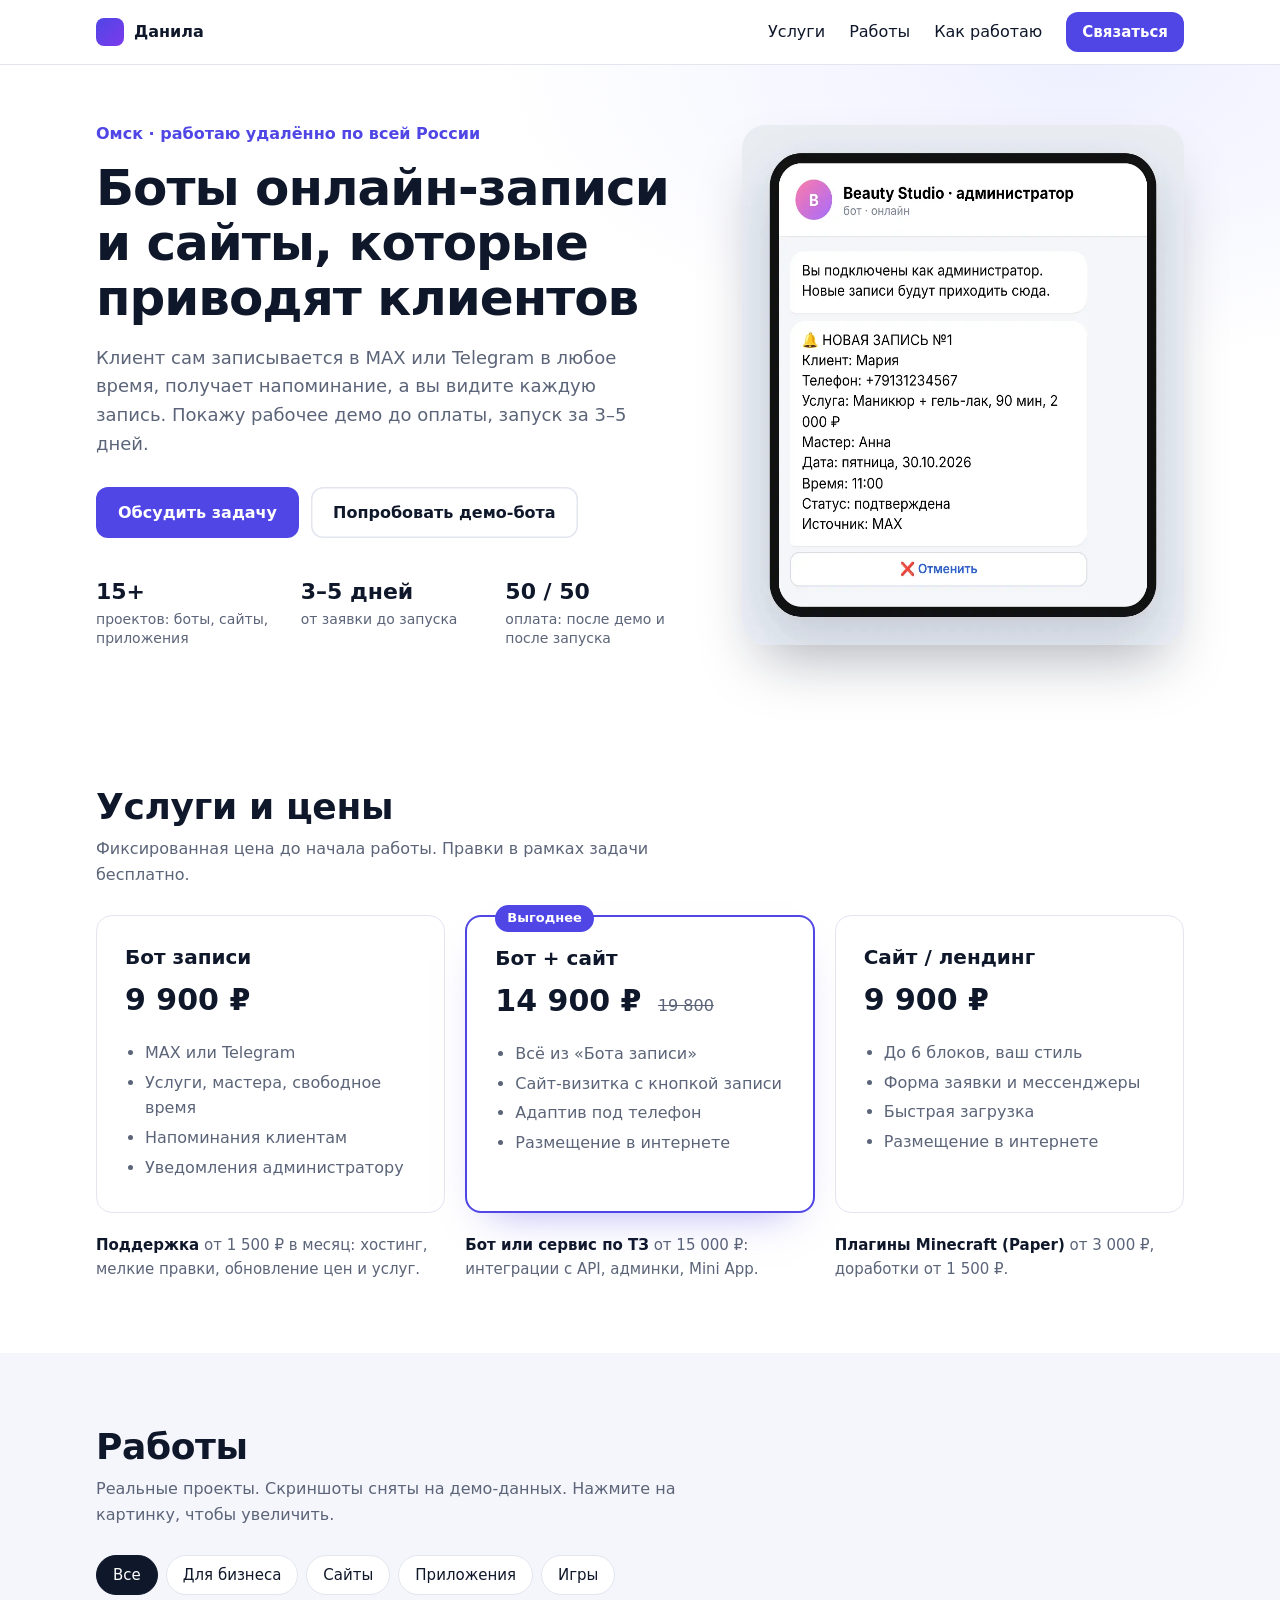
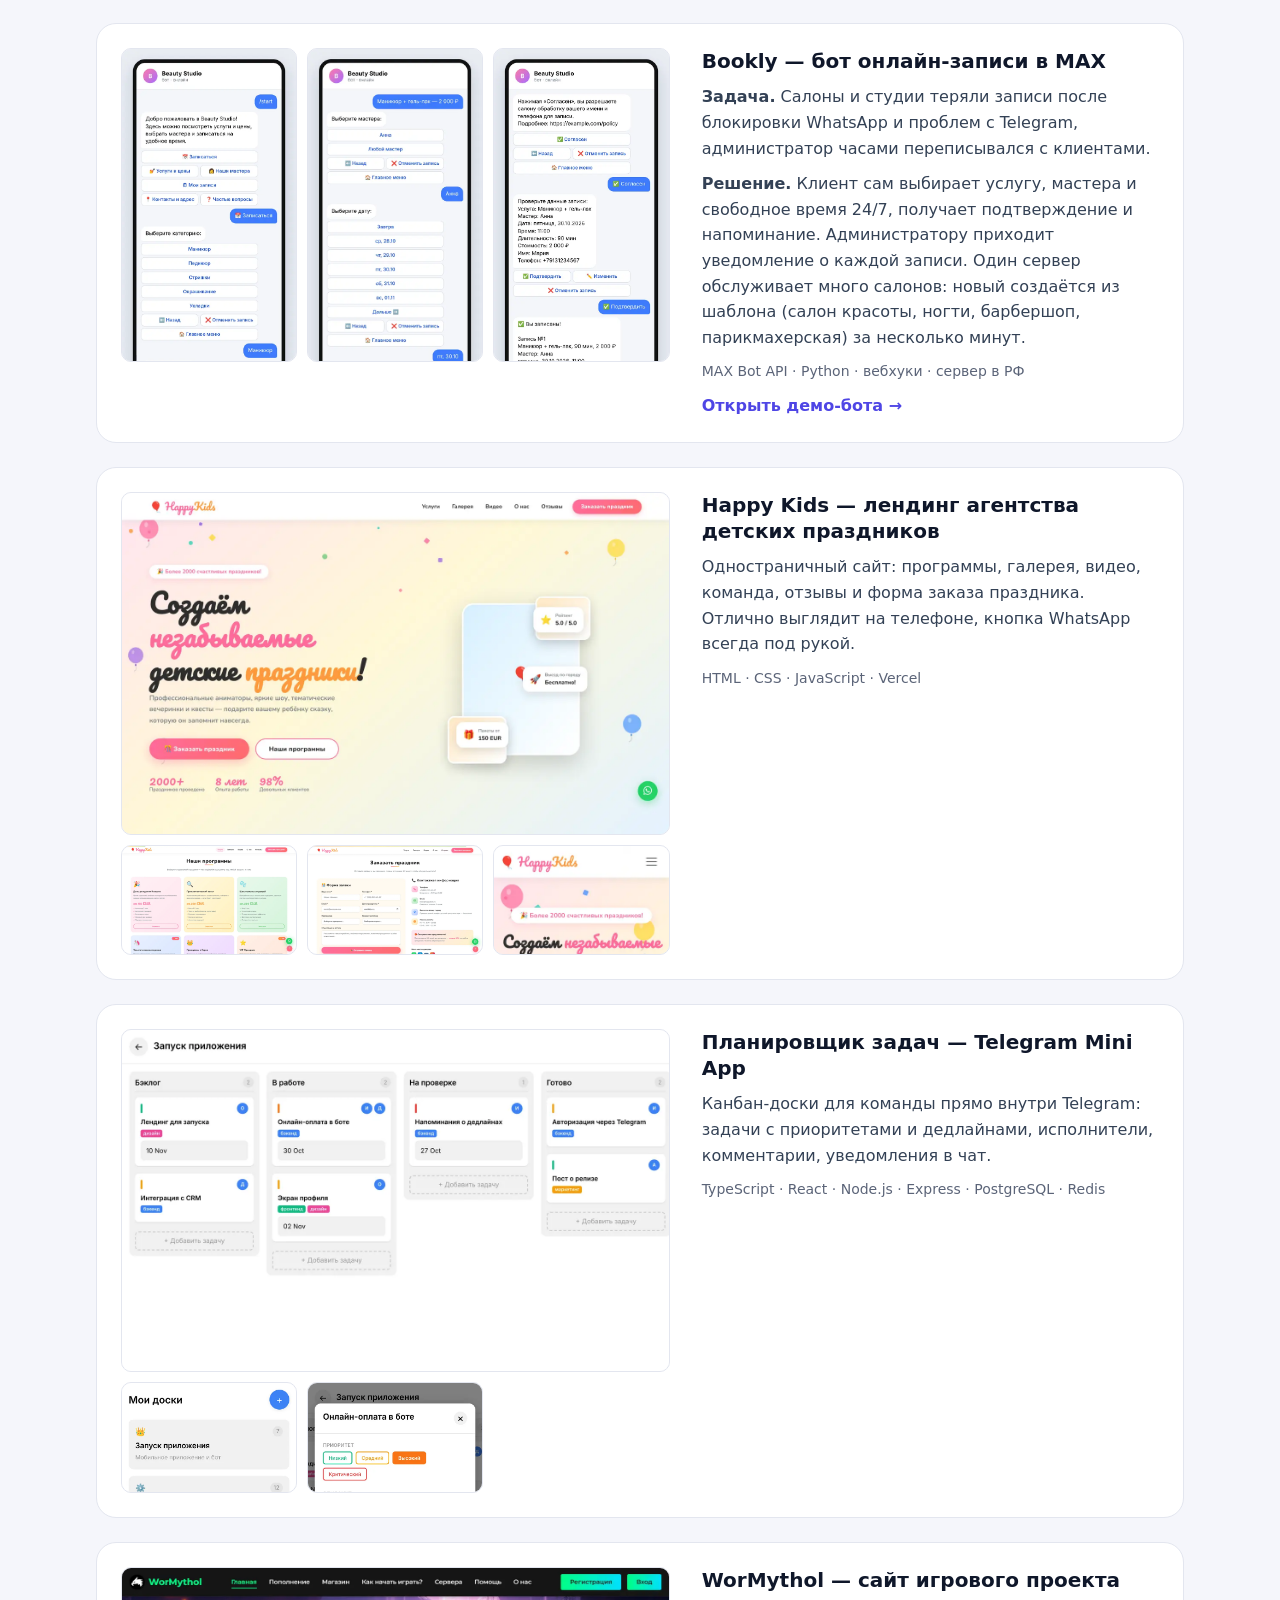
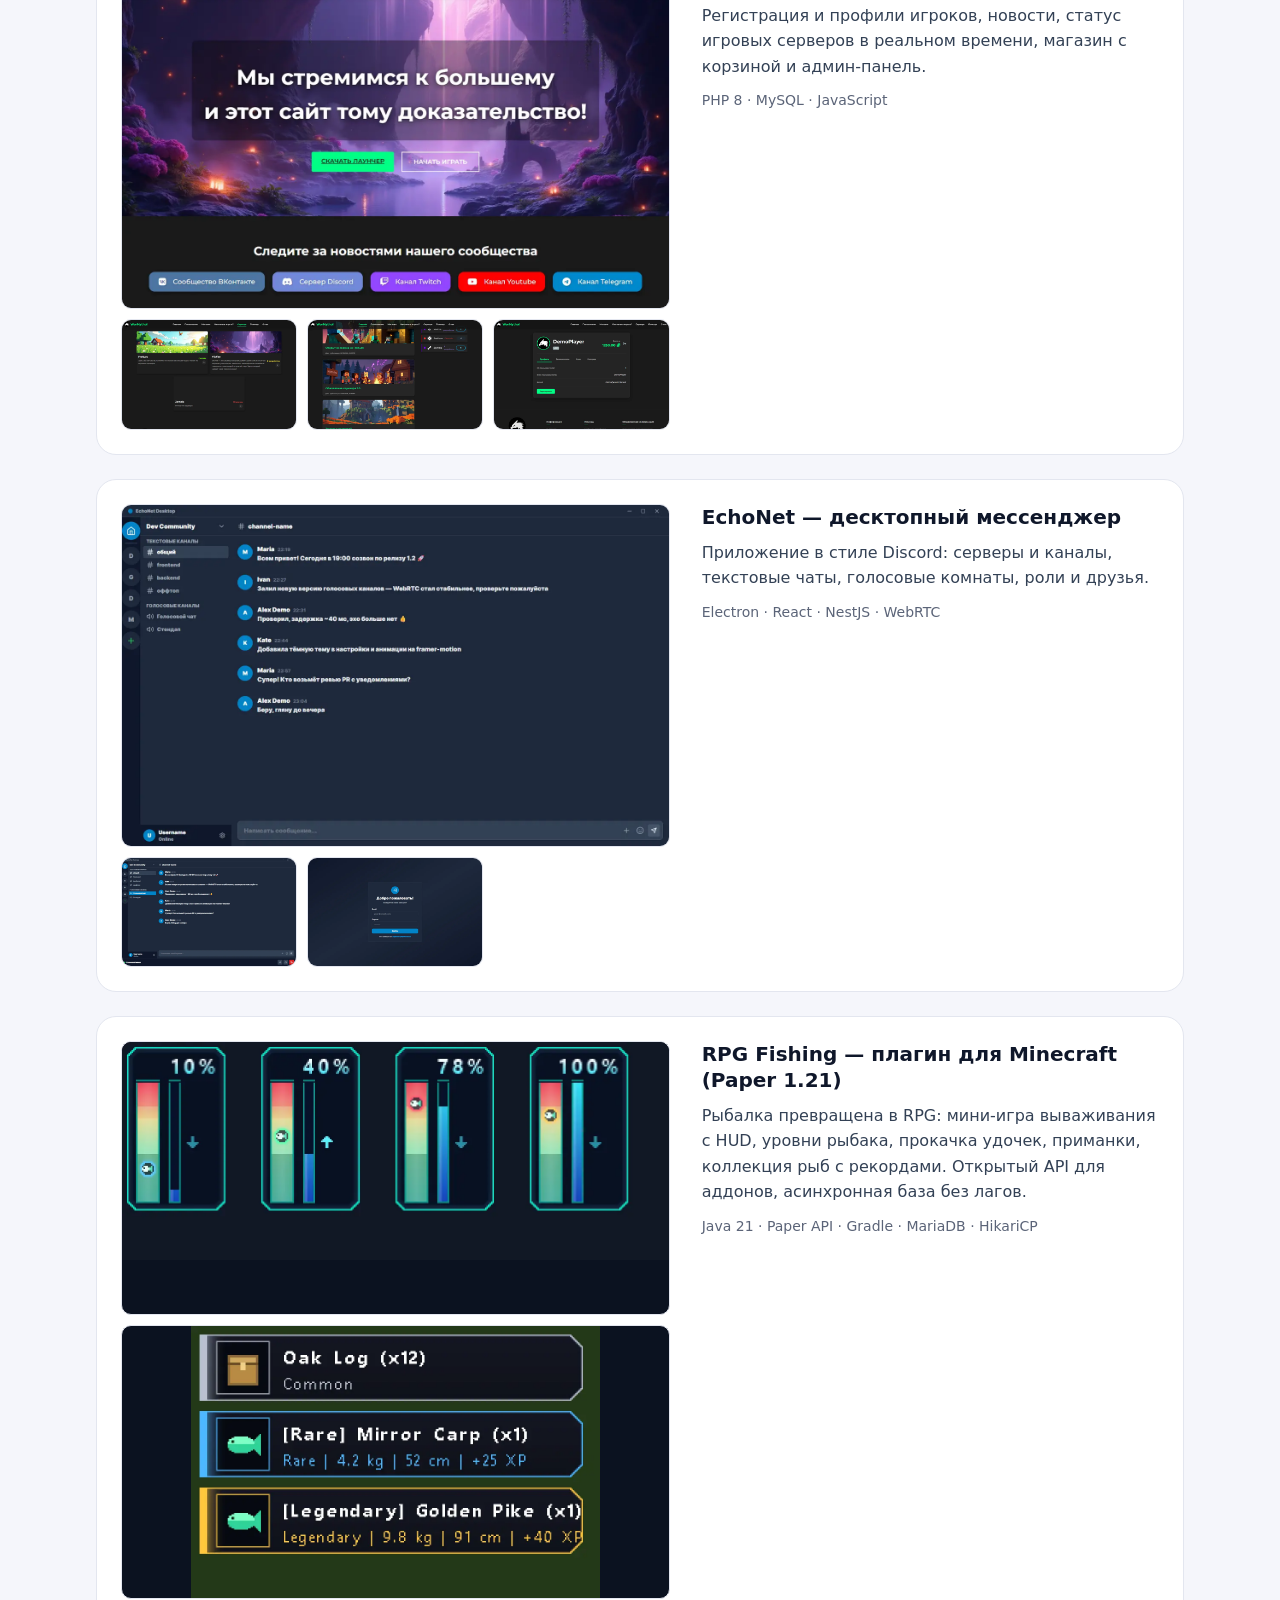
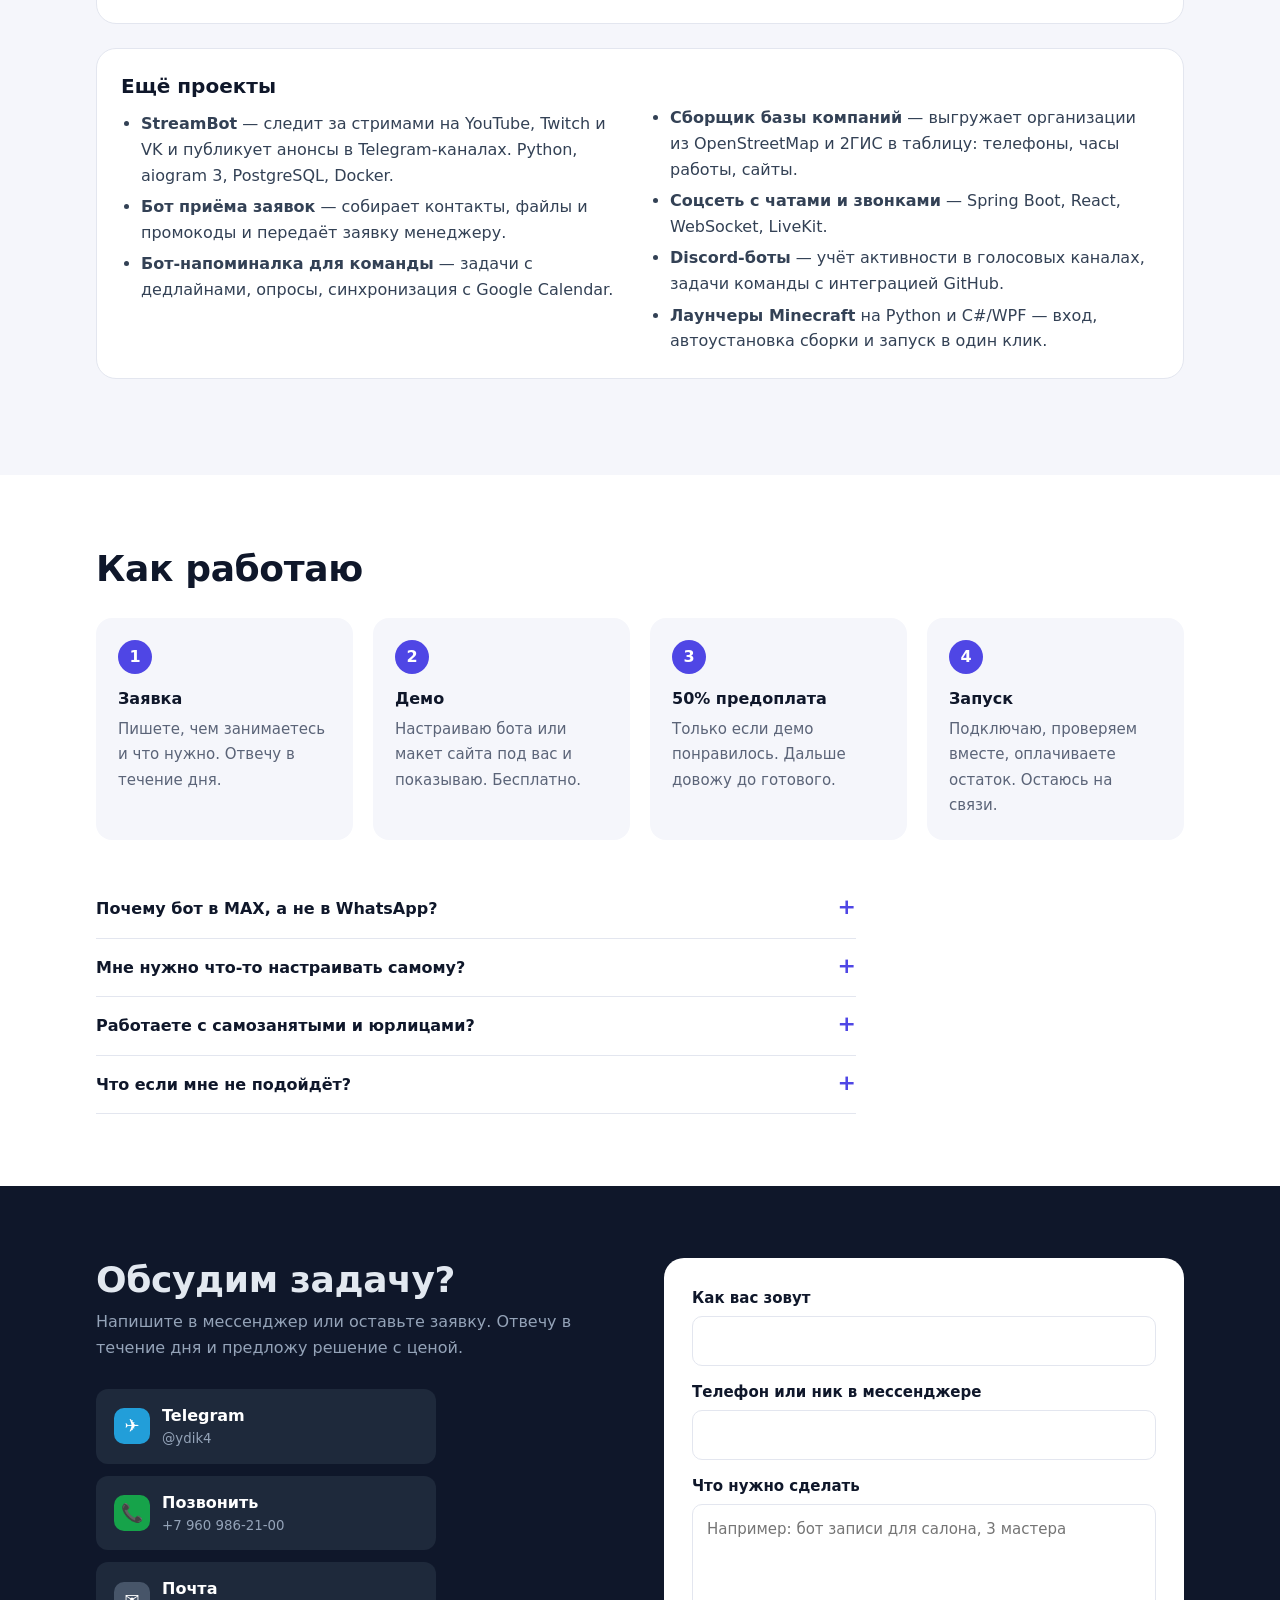
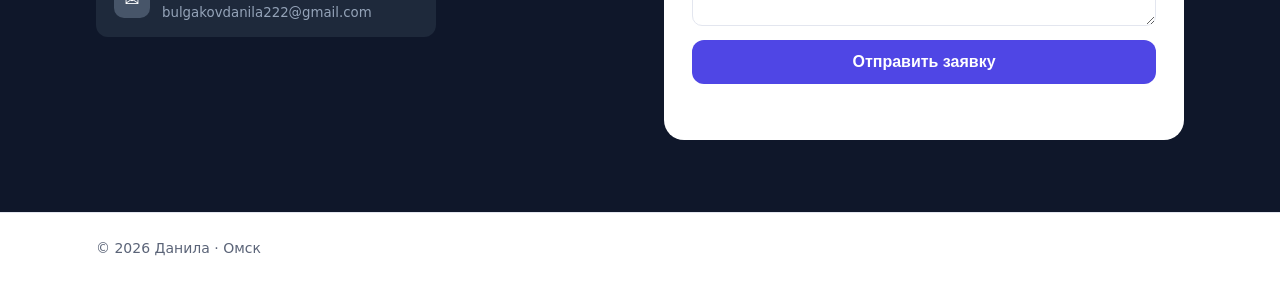
==== index.html @ 6a5cefda "Сайт-портфолио: боты записи и сайты Co-Authored-By: Claude Opus 5.5 (1M context) <noreply@anthropic." ====
<!doctype html>
<html lang="ru">
<head>
<meta charset="utf-8">
<meta name="viewport" content="width=device-width, initial-scale=1">
<title>Боты записи и сайты для бизнеса — Омск</title>
<meta name="description" content="Делаю ботов онлайн-записи в MAX и Telegram, сайты-визитки и лендинги, плагины для Minecraft. Демо до оплаты, запуск за 3–5 дней. Омск и удалённо.">
<meta property="og:title" content="Боты записи и сайты для бизнеса">
<meta property="og:description" content="Бот записи от 9 900 ₽, сайт от 9 900 ₽, бот + сайт 14 900 ₽. Демо до оплаты.">
<meta property="og:image" content="img/bookly-4-admin.webp">
<meta property="og:type" content="website">
<meta name="theme-color" content="#0f172a">
<link rel="icon" href="data:image/svg+xml,%3Csvg xmlns='http://www.w3.org/2000/svg' viewBox='0 0 32 32'%3E%3Crect width='32' height='32' rx='8' fill='%234f46e5'/%3E%3Cpath d='M9 11h14M9 16h10M9 21h7' stroke='white' stroke-width='3' stroke-linecap='round'/%3E%3C/svg%3E">
<link rel="stylesheet" href="style.css">
</head>
<body>

<header class="top">
  <div class="wrap top__in">
    <a href="#" class="logo"><span class="logo__dot"></span><span data-name>Разработчик</span></a>
    <nav class="nav" id="nav">
      <a href="#services">Услуги</a>
      <a href="#cases">Работы</a>
      <a href="#how">Как работаю</a>
      <a href="#contact" class="btn btn--sm">Связаться</a>
    </nav>
    <button class="burger" aria-label="Меню" aria-expanded="false" aria-controls="nav"><span></span></button>
  </div>
</header>

<main>
<section class="hero">
  <div class="wrap hero__in">
    <div class="hero__text">
      <p class="eyebrow"><span data-city>Омск</span> · работаю удалённо по всей России</p>
      <h1>Боты онлайн-записи и сайты, которые приводят клиентов</h1>
      <p class="lead">Клиент сам записывается в MAX или Telegram в любое время, получает напоминание, а вы видите каждую запись. Покажу рабочее демо до оплаты, запуск за 3–5 дней.</p>
      <div class="hero__cta">
        <a href="#contact" class="btn">Обсудить задачу</a>
        <a href="https://max.ru/se14584130_bot" class="btn btn--ghost" target="_blank" rel="noopener">Попробовать демо-бота</a>
      </div>
      <ul class="facts">
        <li><b>15+</b><span>проектов: боты, сайты, приложения</span></li>
        <li><b>3–5 дней</b><span>от заявки до запуска</span></li>
        <li><b>50 / 50</b><span>оплата: после демо и после запуска</span></li>
      </ul>
    </div>
    <div class="hero__shot">
      <img src="img/bookly-4-admin.webp" alt="Уведомление администратору о новой записи в боте Bookly" width="960" height="1030">
    </div>
  </div>
</section>

<section id="services" class="section">
  <div class="wrap">
    <h2>Услуги и цены</h2>
    <p class="sub">Фиксированная цена до начала работы. Правки в рамках задачи бесплатно.</p>
    <div class="cards">
      <article class="card">
        <h3>Бот записи</h3>
        <p class="price">9 900 ₽</p>
        <ul>
          <li>MAX или Telegram</li>
          <li>Услуги, мастера, свободное время</li>
          <li>Напоминания клиентам</li>
          <li>Уведомления администратору</li>
        </ul>
      </article>
      <article class="card card--accent">
        <span class="badge">Выгоднее</span>
        <h3>Бот + сайт</h3>
        <p class="price">14 900 ₽ <s>19 800</s></p>
        <ul>
          <li>Всё из «Бота записи»</li>
          <li>Сайт-визитка с кнопкой записи</li>
          <li>Адаптив под телефон</li>
          <li>Размещение в интернете</li>
        </ul>
      </article>
      <article class="card">
        <h3>Сайт / лендинг</h3>
        <p class="price">9 900 ₽</p>
        <ul>
          <li>До 6 блоков, ваш стиль</li>
          <li>Форма заявки и мессенджеры</li>
          <li>Быстрая загрузка</li>
          <li>Размещение в интернете</li>
        </ul>
      </article>
    </div>
    <div class="extra">
      <div><b>Поддержка</b> от 1 500 ₽ в месяц: хостинг, мелкие правки, обновление цен и услуг.</div>
      <div><b>Бот или сервис по ТЗ</b> от 15 000 ₽: интеграции с API, админки, Mini App.</div>
      <div><b>Плагины Minecraft (Paper)</b> от 3 000 ₽, доработки от 1 500 ₽.</div>
    </div>
  </div>
</section>

<section id="cases" class="section section--alt">
  <div class="wrap">
    <h2>Работы</h2>
    <p class="sub">Реальные проекты. Скриншоты сняты на демо-данных. Нажмите на картинку, чтобы увеличить.</p>
    <div class="filters" role="tablist">
      <button class="chip is-on" data-f="all">Все</button>
      <button class="chip" data-f="biz">Для бизнеса</button>
      <button class="chip" data-f="web">Сайты</button>
      <button class="chip" data-f="app">Приложения</button>
      <button class="chip" data-f="game">Игры</button>
    </div>

    <article class="case" data-tags="biz">
      <div class="case__gallery case__gallery--tall">
        <img src="img/bookly-1-menu.webp" alt="Bookly: меню бота и выбор услуги" loading="lazy">
        <img src="img/bookly-2-date-time.webp" alt="Bookly: выбор мастера, даты и времени" loading="lazy">
        <img src="img/bookly-3-confirm.webp" alt="Bookly: подтверждение записи" loading="lazy">
      </div>
      <div class="case__body">
        <h3>Bookly — бот онлайн-записи в MAX</h3>
        <p><b>Задача.</b> Салоны и студии теряли записи после блокировки WhatsApp и проблем с Telegram, администратор часами переписывался с клиентами.</p>
        <p><b>Решение.</b> Клиент сам выбирает услугу, мастера и свободное время 24/7, получает подтверждение и напоминание. Администратору приходит уведомление о каждой записи. Один сервер обслуживает много салонов: новый создаётся из шаблона (салон красоты, ногти, барбершоп, парикмахерская) за несколько минут.</p>
        <p class="tags">MAX Bot API · Python · вебхуки · сервер в РФ</p>
        <a class="link" href="https://max.ru/se14584130_bot" target="_blank" rel="noopener">Открыть демо-бота →</a>
      </div>
    </article>

    <article class="case" data-tags="web biz">
      <div class="case__gallery">
        <img src="img/happykids-desktop.webp" alt="Happy Kids: первый экран сайта" loading="lazy">
        <img src="img/happykids-services.webp" alt="Happy Kids: блок программ" loading="lazy">
        <img src="img/happykids-order-form.webp" alt="Happy Kids: форма заказа" loading="lazy">
        <img src="img/happykids-mobile.webp" alt="Happy Kids: версия для телефона" loading="lazy">
      </div>
      <div class="case__body">
        <h3>Happy Kids — лендинг агентства детских праздников</h3>
        <p>Одностраничный сайт: программы, галерея, видео, команда, отзывы и форма заказа праздника. Отлично выглядит на телефоне, кнопка WhatsApp всегда под рукой.</p>
        <p class="tags">HTML · CSS · JavaScript · Vercel</p>
      </div>
    </article>

    <article class="case" data-tags="app biz">
      <div class="case__gallery">
        <img src="img/planner-2-kanban-wide.webp" alt="Планировщик: канбан-доска" loading="lazy">
        <img src="img/planner-1-boards.webp" alt="Планировщик: список досок" loading="lazy">
        <img src="img/planner-3-task.webp" alt="Планировщик: карточка задачи" loading="lazy">
      </div>
      <div class="case__body">
        <h3>Планировщик задач — Telegram Mini App</h3>
        <p>Канбан-доски для команды прямо внутри Telegram: задачи с приоритетами и дедлайнами, исполнители, комментарии, уведомления в чат.</p>
        <p class="tags">TypeScript · React · Node.js · Express · PostgreSQL · Redis</p>
      </div>
    </article>

    <article class="case" data-tags="web game">
      <div class="case__gallery">
        <img src="img/wormythol-home-desktop.webp" alt="WorMythol: главная страница" loading="lazy">
        <img src="img/wormythol-servers-desktop.webp" alt="WorMythol: статус серверов" loading="lazy">
        <img src="img/wormythol-news-desktop.webp" alt="WorMythol: новости" loading="lazy">
        <img src="img/wormythol-profile-desktop.webp" alt="WorMythol: профиль игрока" loading="lazy">
      </div>
      <div class="case__body">
        <h3>WorMythol — сайт игрового проекта</h3>
        <p>Регистрация и профили игроков, новости, статус игровых серверов в реальном времени, магазин с корзиной и админ-панель.</p>
        <p class="tags">PHP 8 · MySQL · JavaScript</p>
      </div>
    </article>

    <article class="case" data-tags="app">
      <div class="case__gallery">
        <img src="img/echonet-chat.webp" alt="EchoNet: текстовый чат" loading="lazy">
        <img src="img/echonet-voice.webp" alt="EchoNet: голосовой канал" loading="lazy">
        <img src="img/echonet-login.webp" alt="EchoNet: вход" loading="lazy">
      </div>
      <div class="case__body">
        <h3>EchoNet — десктопный мессенджер</h3>
        <p>Приложение в стиле Discord: серверы и каналы, текстовые чаты, голосовые комнаты, роли и друзья.</p>
        <p class="tags">Electron · React · NestJS · WebRTC</p>
      </div>
    </article>

    <article class="case" data-tags="game">
      <div class="case__gallery case__gallery--dark">
        <img src="img/rpgfishing-hud.webp" alt="RPG Fishing: HUD мини-игры вываживания" loading="lazy">
        <img src="img/rpgfishing-hud-loot.webp" alt="RPG Fishing: уведомления об улове" loading="lazy">
      </div>
      <div class="case__body">
        <h3>RPG Fishing — плагин для Minecraft (Paper 1.21)</h3>
        <p>Рыбалка превращена в RPG: мини-игра вываживания с HUD, уровни рыбака, прокачка удочек, приманки, коллекция рыб с рекордами. Открытый API для аддонов, асинхронная база без лагов.</p>
        <p class="tags">Java 21 · Paper API · Gradle · MariaDB · HikariCP</p>
      </div>
    </article>

    <article class="case" data-tags="biz app">
      <div class="case__body case__body--wide">
        <h3>Ещё проекты</h3>
        <ul class="more">
          <li><b>StreamBot</b> — следит за стримами на YouTube, Twitch и VK и публикует анонсы в Telegram-каналах. Python, aiogram 3, PostgreSQL, Docker.</li>
          <li><b>Бот приёма заявок</b> — собирает контакты, файлы и промокоды и передаёт заявку менеджеру.</li>
          <li><b>Бот-напоминалка для команды</b> — задачи с дедлайнами, опросы, синхронизация с Google Calendar.</li>
          <li><b>Сборщик базы компаний</b> — выгружает организации из OpenStreetMap и 2ГИС в таблицу: телефоны, часы работы, сайты.</li>
          <li><b>Соцсеть с чатами и звонками</b> — Spring Boot, React, WebSocket, LiveKit.</li>
          <li><b>Discord-боты</b> — учёт активности в голосовых каналах, задачи команды с интеграцией GitHub.</li>
          <li><b>Лаунчеры Minecraft</b> на Python и C#/WPF — вход, автоустановка сборки и запуск в один клик.</li>
        </ul>
      </div>
    </article>
  </div>
</section>

<section id="how" class="section">
  <div class="wrap">
    <h2>Как работаю</h2>
    <ol class="steps">
      <li><b>Заявка</b><span>Пишете, чем занимаетесь и что нужно. Отвечу в течение дня.</span></li>
      <li><b>Демо</b><span>Настраиваю бота или макет сайта под вас и показываю. Бесплатно.</span></li>
      <li><b>50% предоплата</b><span>Только если демо понравилось. Дальше довожу до готового.</span></li>
      <li><b>Запуск</b><span>Подключаю, проверяем вместе, оплачиваете остаток. Остаюсь на связи.</span></li>
    </ol>
    <div class="faq">
      <details><summary>Почему бот в MAX, а не в WhatsApp?</summary><p>MAX работает в России без ограничений и уже установлен у многих клиентов. Могу сделать бота и в Telegram, или в обоих сразу.</p></details>
      <details><summary>Мне нужно что-то настраивать самому?</summary><p>Нет. Пришлите список услуг, мастеров и график, остальное сделаю я. Менять цены и расписание можно потом самостоятельно или через поддержку.</p></details>
      <details><summary>Работаете с самозанятыми и юрлицами?</summary><p>Да. Оплата частями: 50% после демо, 50% после запуска.</p></details>
      <details><summary>Что если мне не подойдёт?</summary><p>Демо бесплатное. Если не понравилось, вы ничего не платите.</p></details>
    </div>
  </div>
</section>

<section id="contact" class="section section--dark">
  <div class="wrap contact">
    <div>
      <h2>Обсудим задачу?</h2>
      <p class="sub">Напишите в мессенджер или оставьте заявку. Отвечу в течение дня и предложу решение с ценой.</p>
      <div class="contact__links" id="links"></div>
    </div>
    <form class="form" id="form">
      <label>Как вас зовут<input name="name" required autocomplete="name"></label>
      <label>Телефон или ник в мессенджере<input name="contact" required></label>
      <label>Что нужно сделать<textarea name="msg" rows="4" placeholder="Например: бот записи для салона, 3 мастера"></textarea></label>
      <input type="text" name="_gotcha" class="hp" tabindex="-1" autocomplete="off">
      <button class="btn" type="submit">Отправить заявку</button>
      <p class="form__note" id="formNote"></p>
    </form>
  </div>
</section>
</main>

<footer class="foot">
  <div class="wrap foot__in">
    <span>© <span id="year"></span> <span data-name>Разработчик</span> · <span data-city>Омск</span></span>
    <span id="platforms"></span>
  </div>
</footer>

<div class="lightbox" id="lb" hidden>
  <button class="lightbox__close" aria-label="Закрыть">×</button>
  <img alt="">
</div>

<script src="config.js"></script>
<script src="main.js"></script>
</body>
</html>
---- style.css ----
:root{
  --bg:#ffffff; --bg2:#f5f6fb; --ink:#0f172a; --muted:#5b6478; --line:#e3e6ef;
  --acc:#4f46e5; --acc2:#7c3aed; --accInk:#fff; --dark:#0f172a; --r:16px;
}
*{box-sizing:border-box;margin:0}
html{scroll-behavior:smooth}
body{font:16px/1.6 system-ui,-apple-system,"Segoe UI",Roboto,Arial,sans-serif;color:var(--ink);background:var(--bg);-webkit-font-smoothing:antialiased}
img{max-width:100%;display:block}
a{color:var(--acc)}
.wrap{max-width:1120px;margin:0 auto;padding:0 16px}
h1{font-size:clamp(30px,5vw,50px);line-height:1.1;letter-spacing:-.02em}
h2{font-size:clamp(26px,3.6vw,36px);line-height:1.2;letter-spacing:-.01em}
h3{font-size:20px;line-height:1.3}
.sub{color:var(--muted);margin:8px 0 28px;max-width:640px}

.btn{display:inline-flex;align-items:center;justify-content:center;gap:8px;padding:13px 22px;border-radius:12px;background:var(--acc);color:var(--accInk);font-weight:600;text-decoration:none;border:0;cursor:pointer;font-size:16px;transition:transform .15s,background .15s}
.btn:hover{background:#4338ca;transform:translateY(-1px)}
.btn--ghost{background:transparent;color:var(--ink);box-shadow:inset 0 0 0 1.5px var(--line)}
.btn--ghost:hover{background:var(--bg2)}
.btn--sm{padding:8px 16px;font-size:15px}

.top{position:sticky;top:0;z-index:20;background:rgba(255,255,255,.88);backdrop-filter:blur(10px);border-bottom:1px solid var(--line)}
.top__in{display:flex;align-items:center;justify-content:space-between;height:64px}
.logo{display:flex;align-items:center;gap:10px;font-weight:700;color:var(--ink);text-decoration:none}
.logo__dot{width:28px;height:28px;border-radius:8px;background:linear-gradient(135deg,var(--acc),var(--acc2))}
.nav{display:flex;align-items:center;gap:24px}
.nav a:not(.btn){color:var(--ink);text-decoration:none;font-weight:500}
.nav a:not(.btn):hover{color:var(--acc)}
.burger{display:none;background:none;border:0;width:40px;height:40px;cursor:pointer;position:relative}
.burger span,.burger span::before,.burger span::after{position:absolute;left:9px;width:22px;height:2px;background:var(--ink);content:"";transition:.2s}
.burger span{top:19px}.burger span::before{top:-7px;left:0}.burger span::after{top:7px;left:0}

.hero{padding:56px 0 64px;background:radial-gradient(1000px 500px at 85% 0%,#eef0ff 0%,transparent 60%)}
.hero__in{display:grid;grid-template-columns:1.15fr .85fr;gap:48px;align-items:center}
.eyebrow{color:var(--acc);font-weight:600;margin-bottom:14px}
.lead{font-size:18px;color:var(--muted);margin:18px 0 28px;max-width:560px}
.hero__cta{display:flex;flex-wrap:wrap;gap:12px}
.facts{list-style:none;padding:0;display:grid;grid-template-columns:repeat(3,1fr);gap:16px;margin-top:36px}
.facts b{display:block;font-size:22px}
.facts span{color:var(--muted);font-size:14px;line-height:1.4;display:block}
.hero__shot img{border-radius:24px;box-shadow:0 30px 60px -20px rgba(15,23,42,.35);max-height:520px;width:auto;margin:0 auto}

.section{padding:72px 0}
.section--alt{background:var(--bg2)}
.cards{display:grid;grid-template-columns:repeat(3,1fr);gap:20px}
.card{position:relative;background:#fff;border:1px solid var(--line);border-radius:var(--r);padding:28px}
.card--accent{border:2px solid var(--acc);box-shadow:0 20px 40px -24px rgba(79,70,229,.5)}
.badge{position:absolute;top:-12px;left:28px;background:var(--acc);color:#fff;font-size:13px;font-weight:600;padding:3px 12px;border-radius:999px}
.price{font-size:30px;font-weight:800;margin:6px 0 16px}
.price s{font-size:16px;color:var(--muted);font-weight:500;margin-left:6px}
.card ul{padding-left:20px;color:var(--muted)}
.card li{margin:4px 0}
.extra{display:grid;grid-template-columns:repeat(3,1fr);gap:20px;margin-top:20px;color:var(--muted);font-size:15px}
.extra b{color:var(--ink)}

.filters{display:flex;flex-wrap:wrap;gap:8px;margin-bottom:28px}
.chip{border:1px solid var(--line);background:#fff;border-radius:999px;padding:7px 16px;font:inherit;font-size:15px;cursor:pointer;color:var(--ink)}
.chip.is-on{background:var(--ink);color:#fff;border-color:var(--ink)}
.case{display:grid;grid-template-columns:1.2fr 1fr;gap:32px;background:#fff;border:1px solid var(--line);border-radius:20px;padding:24px;margin-bottom:24px;align-items:start}
.case[hidden]{display:none}
.case__gallery{display:grid;grid-template-columns:repeat(3,1fr);gap:10px}
.case__gallery img{width:100%;aspect-ratio:16/10;object-fit:cover;object-position:top;border-radius:10px;border:1px solid var(--line);cursor:zoom-in;background:var(--bg2);transition:transform .15s}
.case__gallery img:hover{transform:scale(1.02)}
.case__gallery img:first-child{grid-column:1/-1}
.case__gallery--tall{grid-template-columns:repeat(3,1fr)}
.case__gallery--tall img,.case__gallery--tall img:first-child{grid-column:auto;aspect-ratio:9/16}
.case__gallery--dark{grid-template-columns:1fr}
.case__gallery--dark img{object-fit:contain;background:#0b1220;aspect-ratio:2/1}
.case__body p{margin:10px 0;color:#334155}
.case__body h3{margin-bottom:6px}
.case__body--wide{grid-column:1/-1}
.tags{font-size:14px;color:var(--muted)!important}
.link{font-weight:600;text-decoration:none}
.more{padding-left:20px;color:#334155;columns:2;column-gap:40px}
.more li{margin:6px 0;break-inside:avoid}

.steps{list-style:none;padding:0;display:grid;grid-template-columns:repeat(4,1fr);gap:20px;counter-reset:s;margin-top:28px}
.steps li{counter-increment:s;background:var(--bg2);border-radius:var(--r);padding:22px}
.steps li::before{content:counter(s);display:grid;place-items:center;width:34px;height:34px;border-radius:50%;background:var(--acc);color:#fff;font-weight:700;margin-bottom:12px}
.steps b{display:block;margin-bottom:4px}
.steps span{color:var(--muted);font-size:15px}
.faq{margin-top:40px;max-width:760px}
.faq details{border-bottom:1px solid var(--line);padding:16px 0}
.faq summary{cursor:pointer;font-weight:600;list-style:none;display:flex;justify-content:space-between;gap:16px}
.faq summary::after{content:"+";font-size:22px;line-height:1;color:var(--acc)}
.faq details[open] summary::after{content:"−"}
.faq p{color:var(--muted);margin-top:8px}

.section--dark{background:var(--dark);color:#e2e8f0}
.section--dark .sub{color:#94a3b8}
.contact{display:grid;grid-template-columns:1fr 1fr;gap:48px;align-items:start}
.contact__links{display:flex;flex-direction:column;gap:12px;max-width:340px}
.contact__links a{display:flex;align-items:center;gap:12px;padding:14px 18px;border-radius:12px;background:#1e293b;color:#fff;text-decoration:none;font-weight:600}
.contact__links a:hover{background:#273449}
.contact__links small{display:block;color:#94a3b8;font-weight:400}
.ico{width:36px;height:36px;border-radius:10px;display:grid;place-items:center;font-size:18px;flex:none}
.form{background:#fff;color:var(--ink);border-radius:20px;padding:28px;display:grid;gap:14px}
.form label{display:grid;gap:6px;font-weight:600;font-size:15px}
.form input,.form textarea{font:inherit;font-weight:400;padding:12px 14px;border:1.5px solid var(--line);border-radius:10px;width:100%;resize:vertical}
.form input:focus,.form textarea:focus{outline:none;border-color:var(--acc)}
.form__note{font-size:14px;color:var(--muted);min-height:1em}
.hp{position:absolute;left:-9999px}

.foot{padding:24px 0;border-top:1px solid var(--line);color:var(--muted);font-size:14px}
.foot__in{display:flex;flex-wrap:wrap;justify-content:space-between;gap:12px}
.foot a{color:var(--muted)}

.lightbox{position:fixed;inset:0;z-index:50;background:rgba(2,6,23,.9);display:grid;place-items:center;padding:16px;cursor:zoom-out}
.lightbox[hidden]{display:none}
.lightbox img{max-width:100%;max-height:92vh;border-radius:10px}
.lightbox__close{position:absolute;top:12px;right:16px;background:none;border:0;color:#fff;font-size:40px;cursor:pointer}

@media (max-width:900px){
  .hero__in,.case,.contact{grid-template-columns:1fr}
  .hero__shot{order:-1}
  .hero__shot img{max-height:340px}
  .cards,.extra,.steps{grid-template-columns:1fr}
  .steps{grid-template-columns:1fr 1fr}
  .more{columns:1}
  .card--accent{order:-1}
  .cards{gap:24px}
}
@media (max-width:720px){
  .burger{display:block}
  .nav{position:absolute;top:64px;left:0;right:0;flex-direction:column;align-items:stretch;gap:0;background:#fff;border-bottom:1px solid var(--line);padding:8px 16px 16px;display:none}
  .nav.is-open{display:flex}
  .nav a:not(.btn){padding:12px 0;border-bottom:1px solid var(--line)}
  .nav .btn{margin-top:12px}
  .hero{padding:32px 0 48px}
  .facts{grid-template-columns:1fr 1fr 1fr;gap:10px}
  .facts b{font-size:18px}
  .facts span{font-size:12.5px}
  .section{padding:52px 0}
  .case{padding:14px;gap:16px}
  .steps{grid-template-columns:1fr}
  .hero__cta .btn{flex:1 1 100%}
}
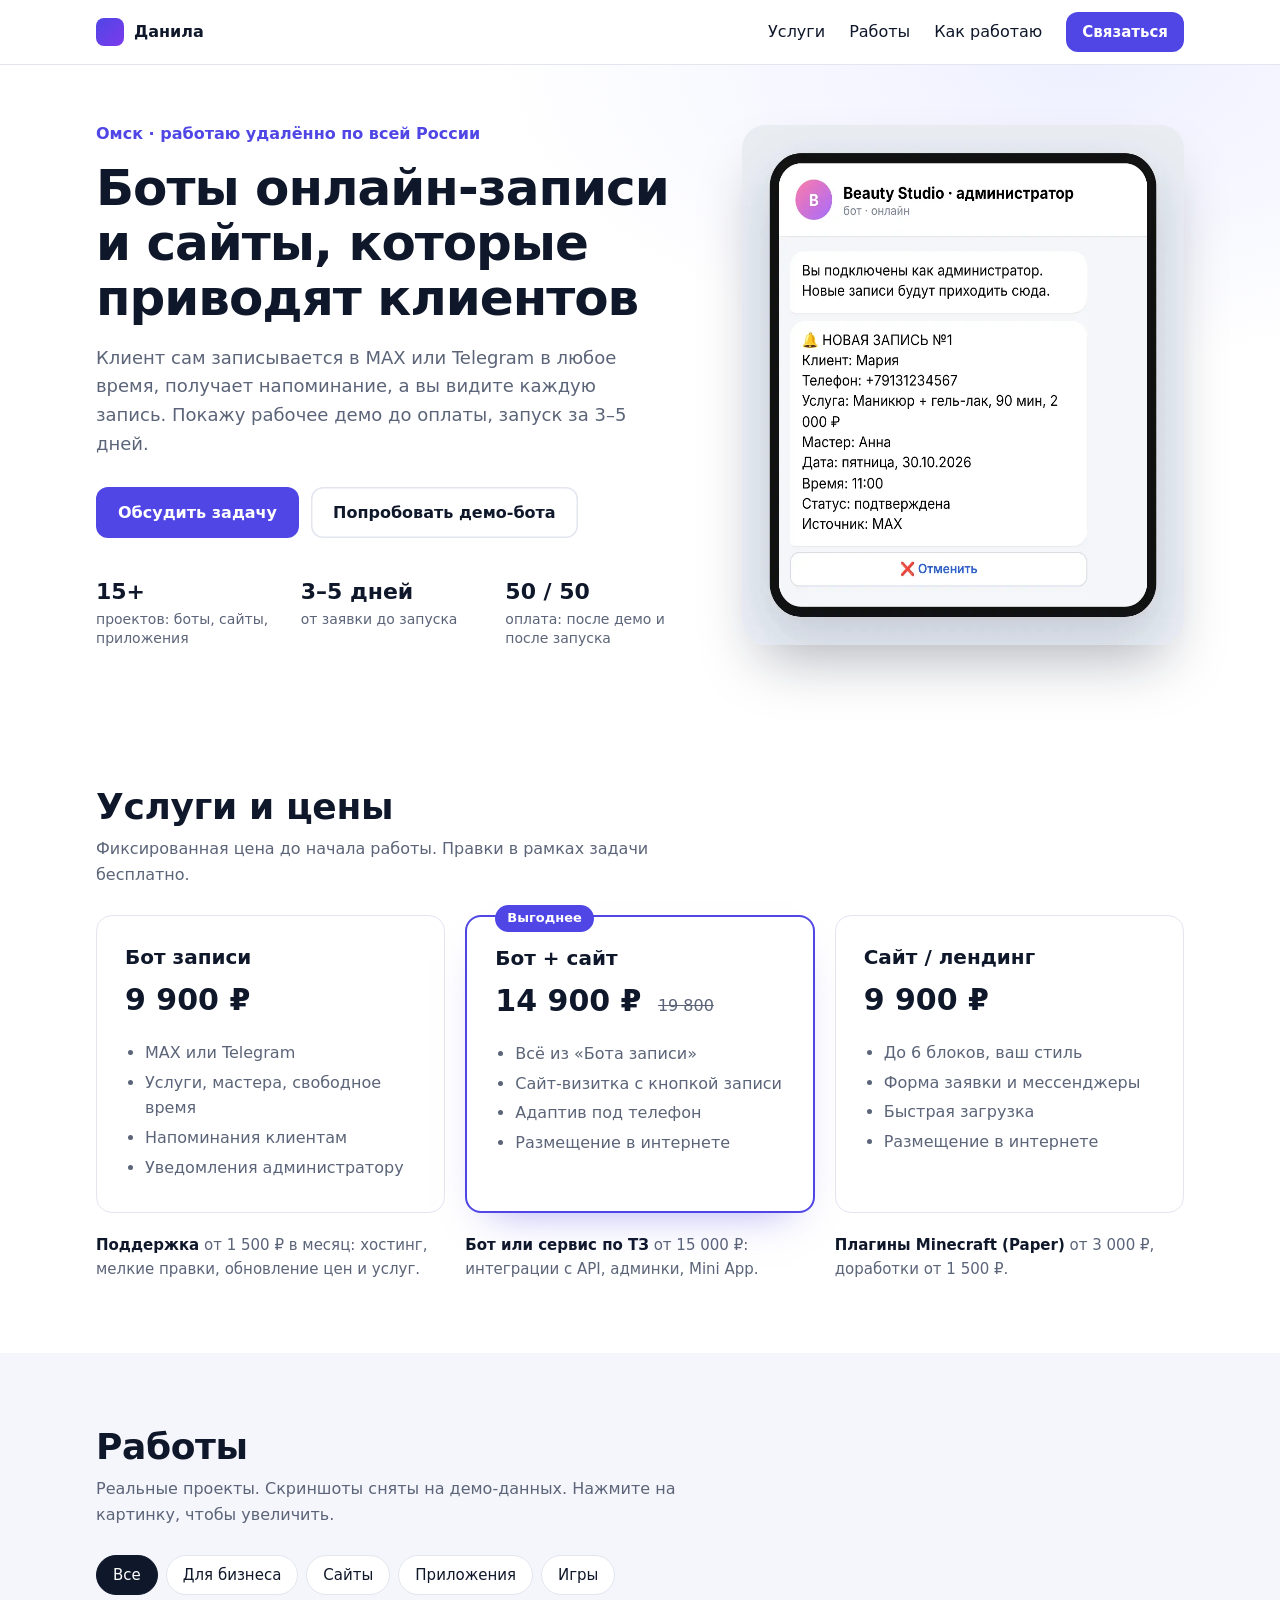
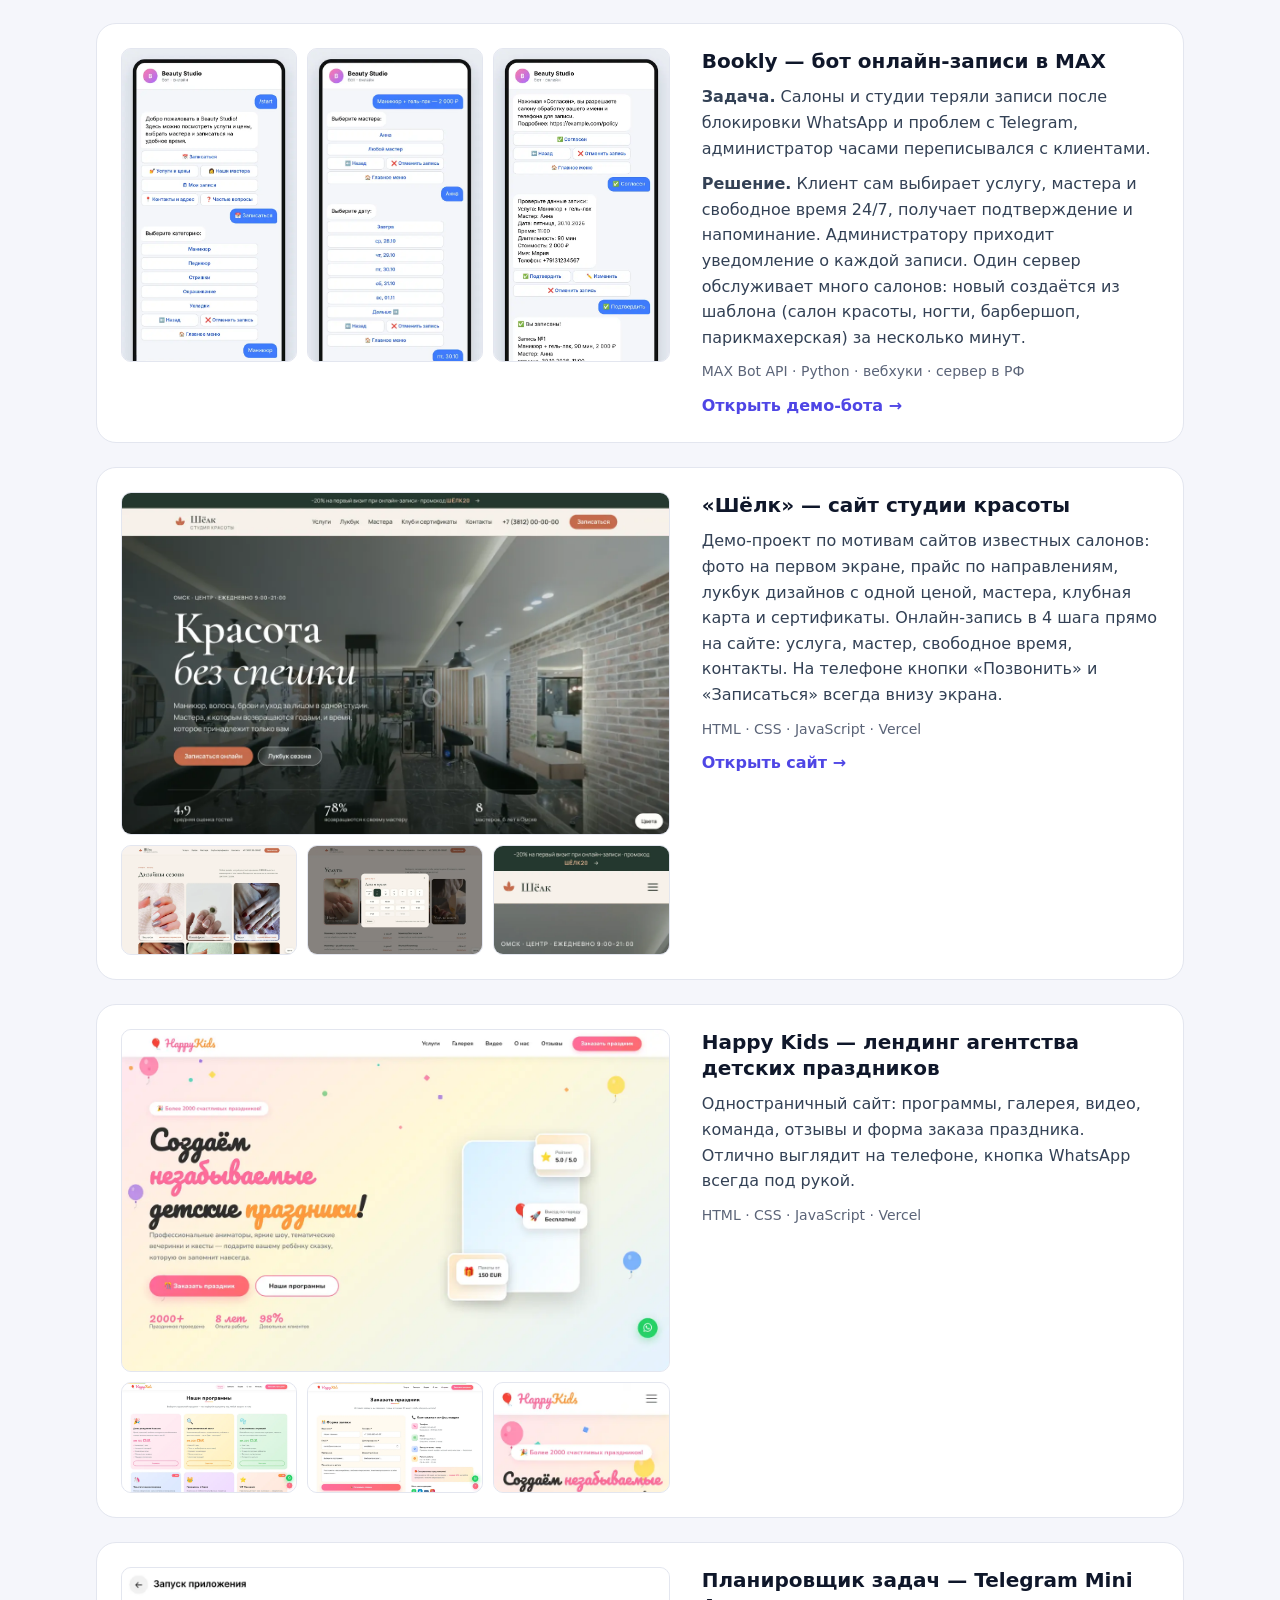
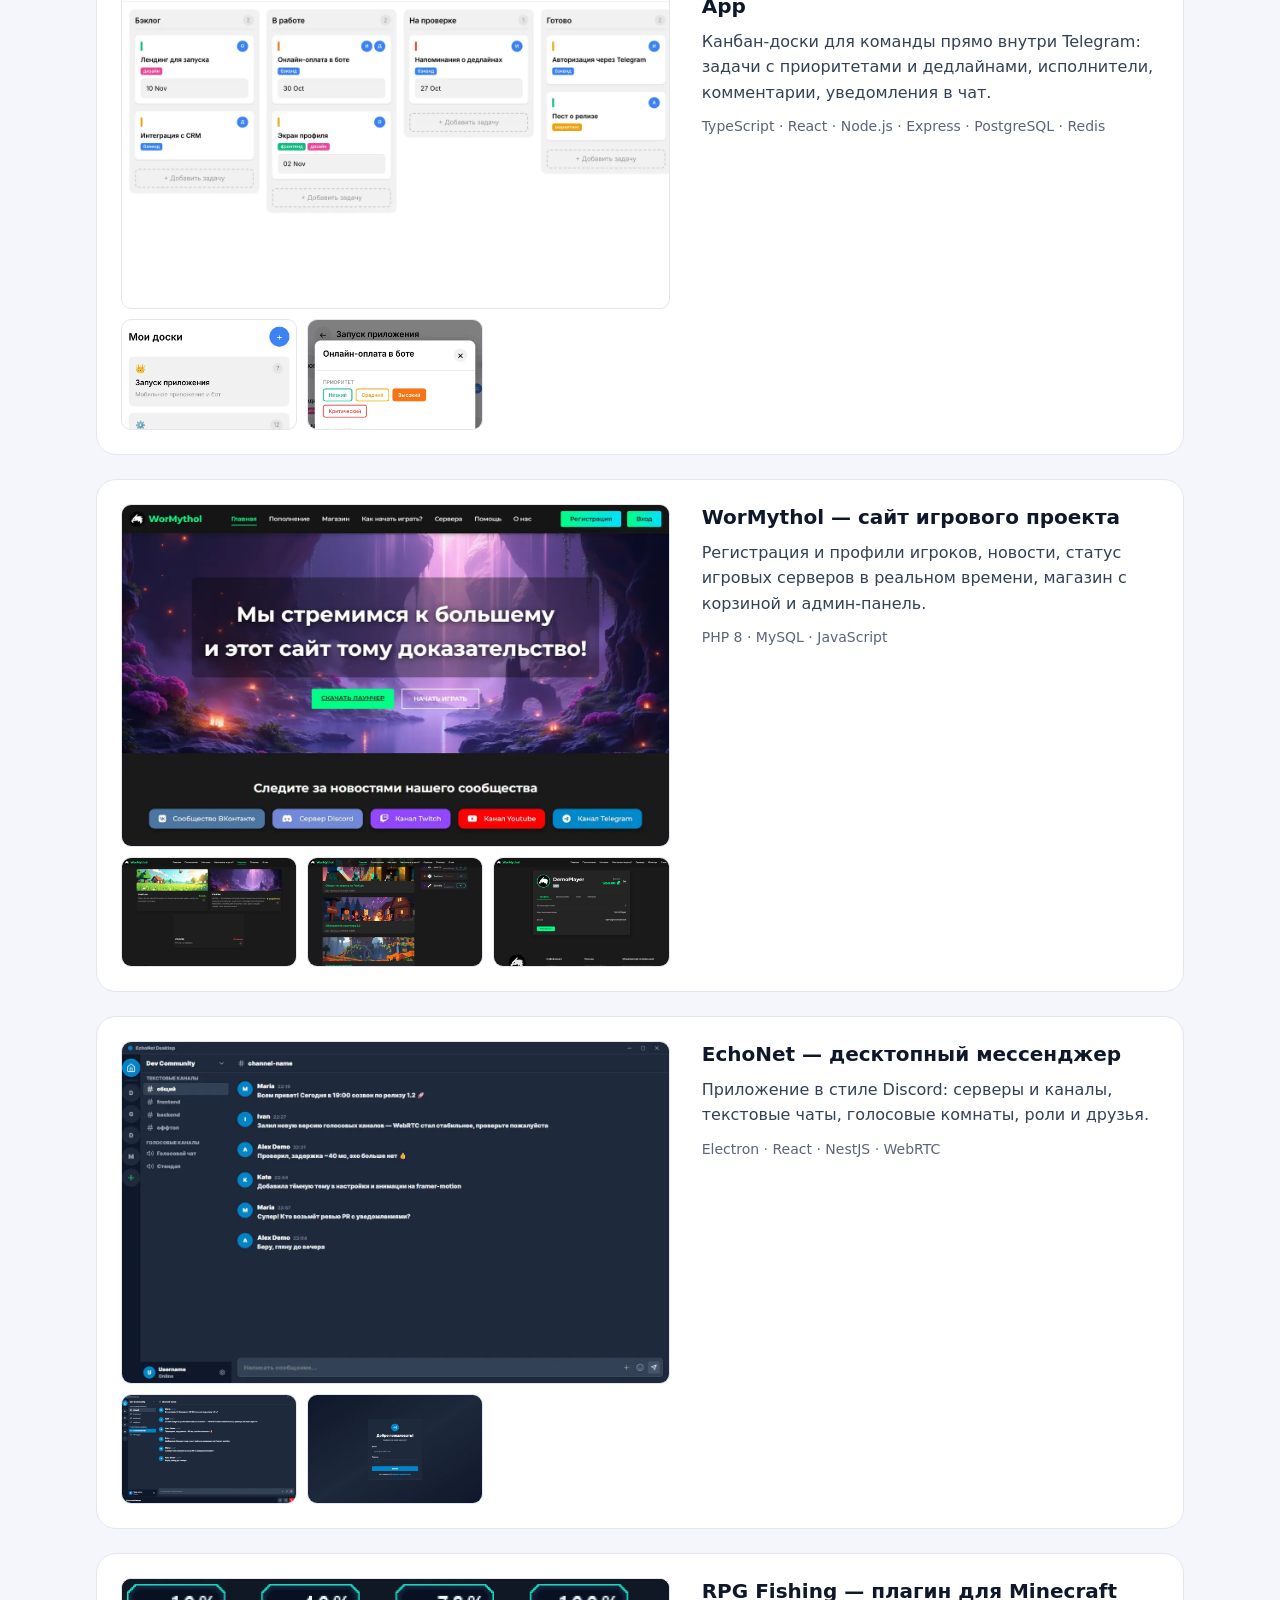
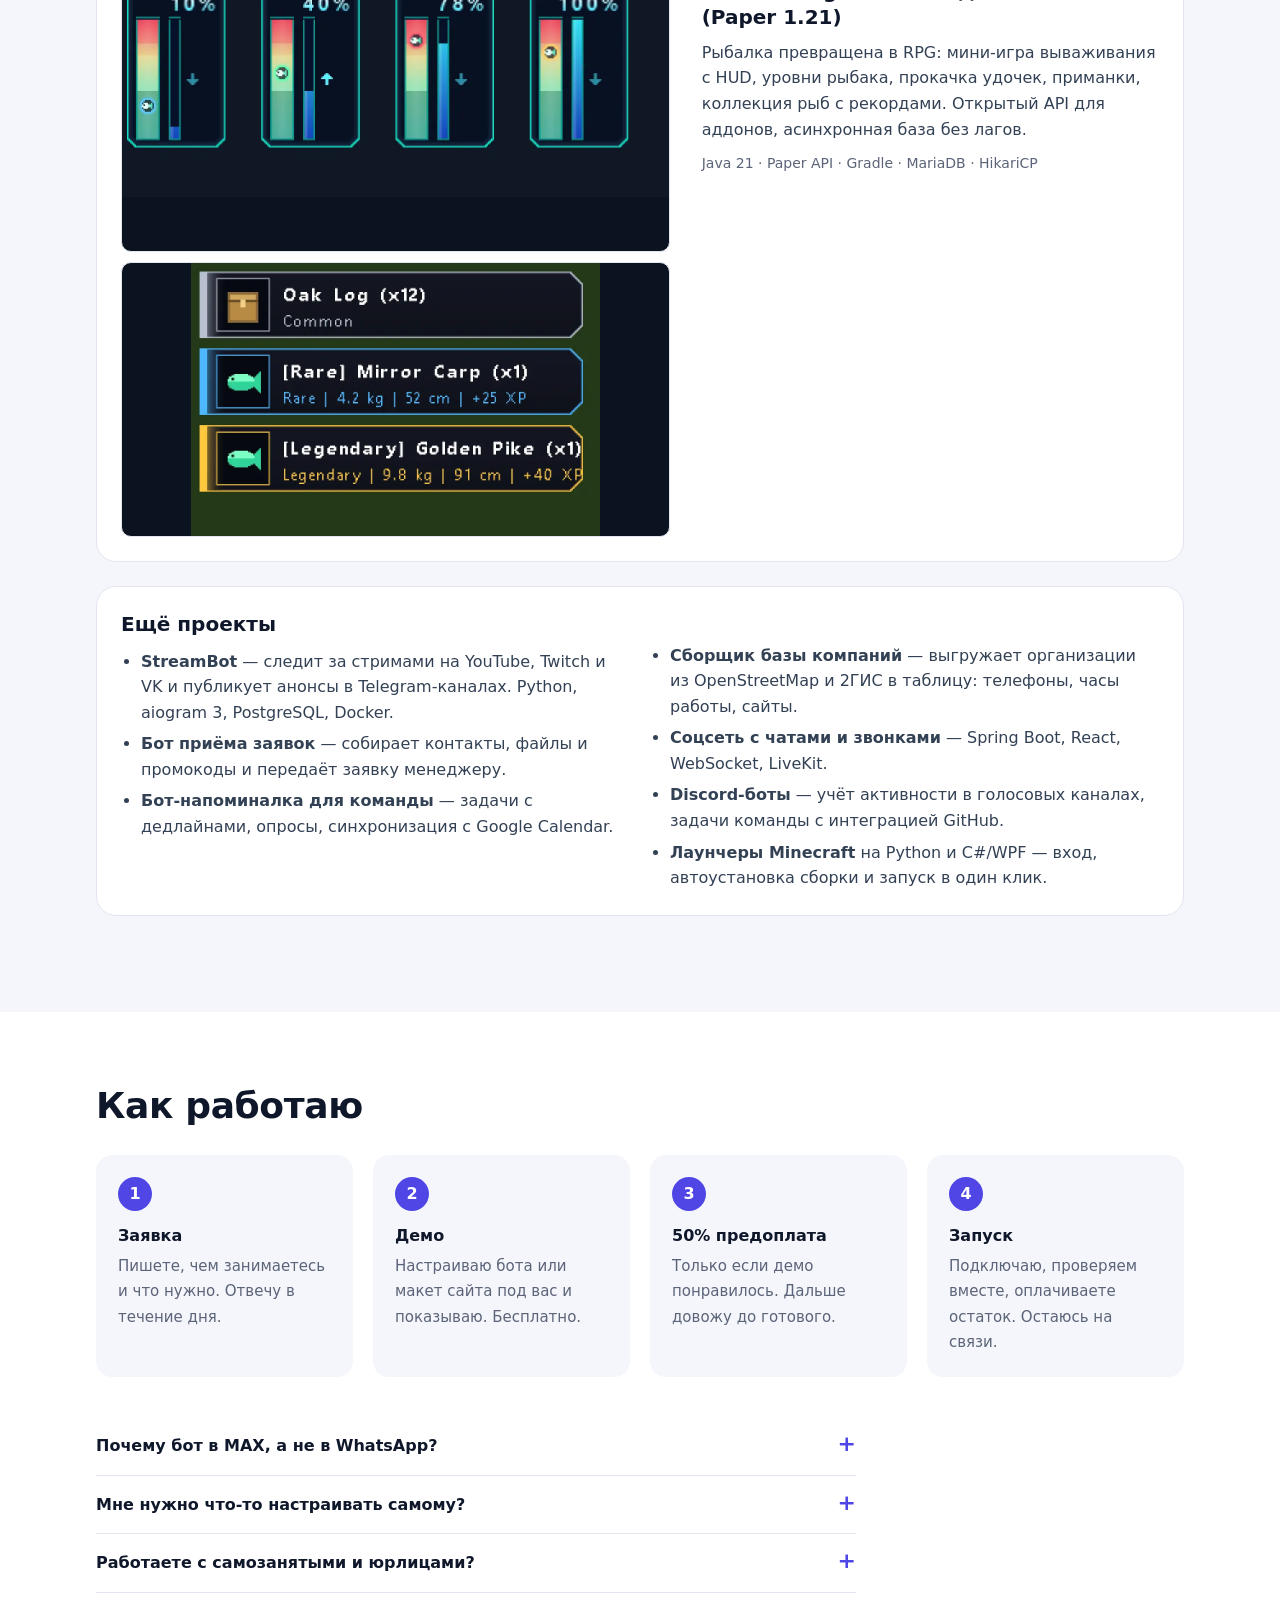
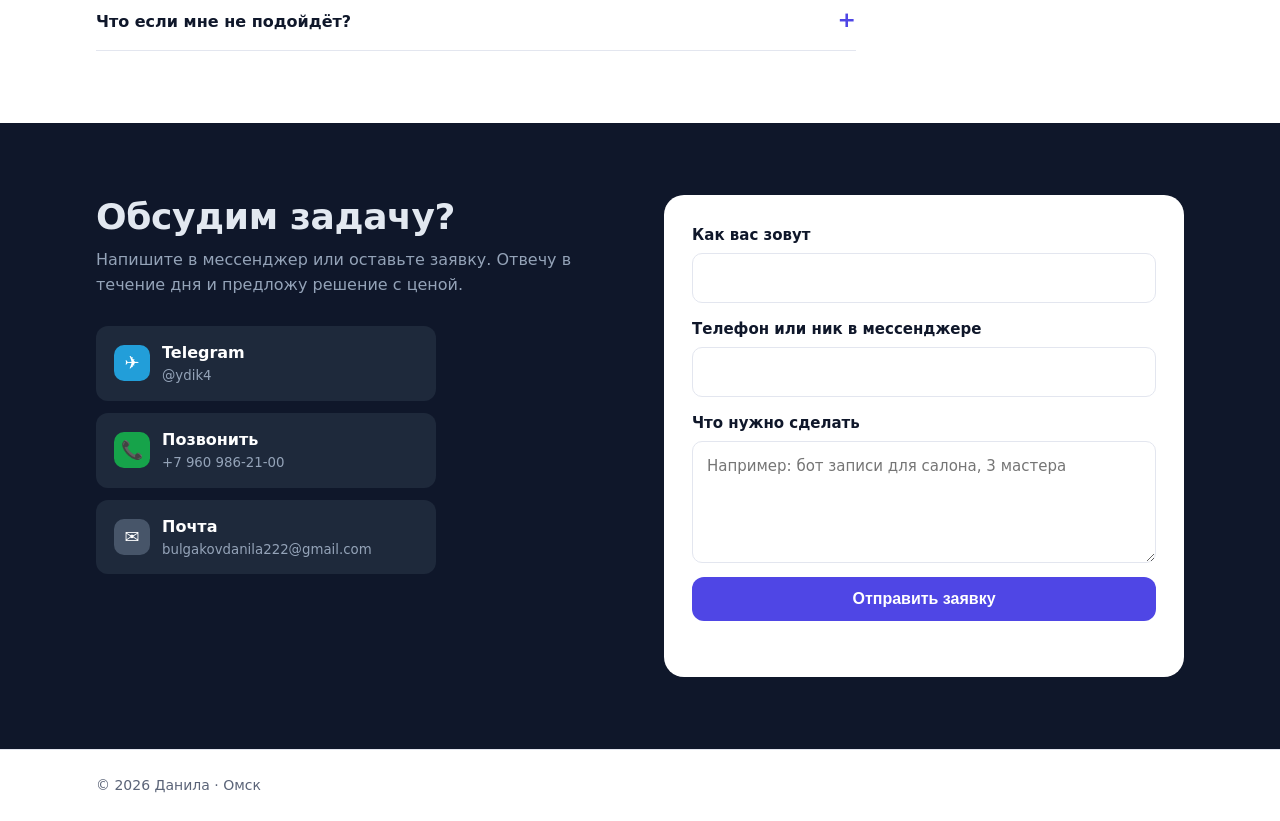
==== commit ae8e0020: "Кейс «Шёлк» — сайт студии красоты Co-Authored-By: Claude Opus 5.5 <noreply@anthropic.com> Claude-Ses" ====
--- a/index.html
+++ b/index.html
@@ -3,21 +3,58 @@
 <head>
 <meta charset="utf-8">
 <meta name="viewport" content="width=device-width, initial-scale=1">
-<title>Боты записи и сайты для бизнеса — Омск</title>
-<meta name="description" content="Делаю ботов онлайн-записи в MAX и Telegram, сайты-визитки и лендинги, плагины для Minecraft. Демо до оплаты, запуск за 3–5 дней. Омск и удалённо.">
-<meta property="og:title" content="Боты записи и сайты для бизнеса">
-<meta property="og:description" content="Бот записи от 9 900 ₽, сайт от 9 900 ₽, бот + сайт 14 900 ₽. Демо до оплаты.">
-<meta property="og:image" content="img/bookly-4-admin.webp">
+<title>Бот онлайн-записи в MAX и Telegram и сайт под ключ в Омске — Данила</title>
+<meta name="description" content="Разработчик в Омске: бот онлайн-записи для салонов и студий в MAX и Telegram от 9 900 ₽, сайт-визитка или лендинг от 9 900 ₽, бот + сайт 14 900 ₽. Бесплатное демо до оплаты, запуск за 3–5 дней.">
+<meta name="keywords" content="бот онлайн записи, бот записи MAX, телеграм бот для салона, создание сайта Омск, лендинг под ключ, разработчик ботов Омск">
+<meta name="author" content="Данила">
+<meta name="robots" content="index, follow">
+<meta name="google-site-verification" content="GIGcwUINhc3TXzd43KBiF5lbExGRm3r4GyNoC2P6KTk">
+<link rel="canonical" href="https://portfolio-wor-mythol.vercel.app/">
 <meta property="og:type" content="website">
+<meta property="og:locale" content="ru_RU">
+<meta property="og:site_name" content="Данила — боты и сайты">
+<meta property="og:url" content="https://portfolio-wor-mythol.vercel.app/">
+<meta property="og:title" content="Боты онлайн-записи и сайты для бизнеса — Омск">
+<meta property="og:description" content="Бот записи от 9 900 ₽, сайт от 9 900 ₽, бот + сайт 14 900 ₽. Бесплатное демо до оплаты, запуск за 3–5 дней.">
+<meta property="og:image" content="https://portfolio-wor-mythol.vercel.app/og.png">
+<meta property="og:image:width" content="1200">
+<meta property="og:image:height" content="630">
+<meta name="twitter:card" content="summary_large_image">
+<meta name="twitter:image" content="https://portfolio-wor-mythol.vercel.app/og.png">
 <meta name="theme-color" content="#0f172a">
-<link rel="icon" href="data:image/svg+xml,%3Csvg xmlns='http://www.w3.org/2000/svg' viewBox='0 0 32 32'%3E%3Crect width='32' height='32' rx='8' fill='%234f46e5'/%3E%3Cpath d='M9 11h14M9 16h10M9 21h7' stroke='white' stroke-width='3' stroke-linecap='round'/%3E%3C/svg%3E">
+<link rel="icon" href="favicon.svg" type="image/svg+xml">
+<link rel="icon" href="favicon-32.png" sizes="32x32" type="image/png">
+<link rel="apple-touch-icon" href="apple-touch-icon.png">
+<link rel="preload" as="image" href="img/bookly-4-admin.webp">
+<script type="application/ld+json">
+{
+  "@context": "https://schema.org",
+  "@type": "ProfessionalService",
+  "name": "Данила — разработка ботов и сайтов",
+  "url": "https://portfolio-wor-mythol.vercel.app/",
+  "image": "https://portfolio-wor-mythol.vercel.app/og.png",
+  "description": "Боты онлайн-записи в MAX и Telegram, сайты-визитки и лендинги для бизнеса. Бесплатное демо до оплаты.",
+  "telephone": "+79609862100",
+  "email": "bulgakovdanila222@gmail.com",
+  "address": {"@type": "PostalAddress", "addressLocality": "Омск", "addressCountry": "RU"},
+  "areaServed": ["Омск", "Россия"],
+  "priceRange": "1500–15000 ₽",
+  "founder": {"@type": "Person", "name": "Данила", "jobTitle": "Разработчик ботов и сайтов", "sameAs": ["https://t.me/ydik4", "https://github.com/WorMythol"]},
+  "hasOfferCatalog": {"@type": "OfferCatalog", "name": "Услуги", "itemListElement": [
+    {"@type": "Offer", "price": "9900", "priceCurrency": "RUB", "itemOffered": {"@type": "Service", "name": "Бот онлайн-записи в MAX или Telegram"}},
+    {"@type": "Offer", "price": "9900", "priceCurrency": "RUB", "itemOffered": {"@type": "Service", "name": "Сайт-визитка или лендинг"}},
+    {"@type": "Offer", "price": "14900", "priceCurrency": "RUB", "itemOffered": {"@type": "Service", "name": "Бот записи + сайт"}},
+    {"@type": "Offer", "price": "1500", "priceCurrency": "RUB", "itemOffered": {"@type": "Service", "name": "Поддержка и хостинг, в месяц"}}
+  ]}
+}
+</script>
 <link rel="stylesheet" href="style.css">
 </head>
 <body>
 
 <header class="top">
   <div class="wrap top__in">
-    <a href="#" class="logo"><span class="logo__dot"></span><span data-name>Разработчик</span></a>
+    <a href="#" class="logo"><span class="logo__dot"></span><span data-name>Данила</span></a>
     <nav class="nav" id="nav">
       <a href="#services">Услуги</a>
       <a href="#cases">Работы</a>
@@ -46,7 +83,7 @@
       </ul>
     </div>
     <div class="hero__shot">
-      <img src="img/bookly-4-admin.webp" alt="Уведомление администратору о новой записи в боте Bookly" width="960" height="1030">
+      <img src="img/bookly-4-admin.webp" fetchpriority="high" alt="Уведомление администратору о новой записи в боте Bookly" width="960" height="1030">
     </div>
   </div>
 </section>
@@ -125,6 +162,21 @@
 
     <article class="case" data-tags="web biz">
       <div class="case__gallery">
+        <img src="img/shelk-hero.webp" alt="Шёлк: первый экран сайта студии красоты" loading="lazy">
+        <img src="img/shelk-lookbook.webp" alt="Шёлк: лукбук дизайнов маникюра" loading="lazy">
+        <img src="img/shelk-booking.webp" alt="Шёлк: онлайн-запись, выбор даты и времени" loading="lazy">
+        <img src="img/shelk-mobile.webp" alt="Шёлк: версия для телефона" loading="lazy">
+      </div>
+      <div class="case__body">
+        <h3>«Шёлк» — сайт студии красоты</h3>
+        <p>Демо-проект по мотивам сайтов известных салонов: фото на первом экране, прайс по направлениям, лукбук дизайнов с одной ценой, мастера, клубная карта и сертификаты. Онлайн-запись в 4 шага прямо на сайте: услуга, мастер, свободное время, контакты. На телефоне кнопки «Позвонить» и «Записаться» всегда внизу экрана.</p>
+        <p class="tags">HTML · CSS · JavaScript · Vercel</p>
+        <a class="link" href="https://salon-shelk.vercel.app/" target="_blank" rel="noopener">Открыть сайт →</a>
+      </div>
+    </article>
+
+    <article class="case" data-tags="web biz">
+      <div class="case__gallery">
         <img src="img/happykids-desktop.webp" alt="Happy Kids: первый экран сайта" loading="lazy">
         <img src="img/happykids-services.webp" alt="Happy Kids: блок программ" loading="lazy">
         <img src="img/happykids-order-form.webp" alt="Happy Kids: форма заказа" loading="lazy">
@@ -236,6 +288,7 @@
       <label>Телефон или ник в мессенджере<input name="contact" required></label>
       <label>Что нужно сделать<textarea name="msg" rows="4" placeholder="Например: бот записи для салона, 3 мастера"></textarea></label>
       <input type="text" name="_gotcha" class="hp" tabindex="-1" autocomplete="off">
+      <input type="hidden" name="_subject" value="Заявка с сайта-портфолио">
       <button class="btn" type="submit">Отправить заявку</button>
       <p class="form__note" id="formNote"></p>
     </form>
@@ -245,7 +298,7 @@
 
 <footer class="foot">
   <div class="wrap foot__in">
-    <span>© <span id="year"></span> <span data-name>Разработчик</span> · <span data-city>Омск</span></span>
+    <span>© <span id="year"></span> <span data-name>Данила</span> · <span data-city>Омск</span></span>
     <span id="platforms"></span>
   </div>
 </footer>
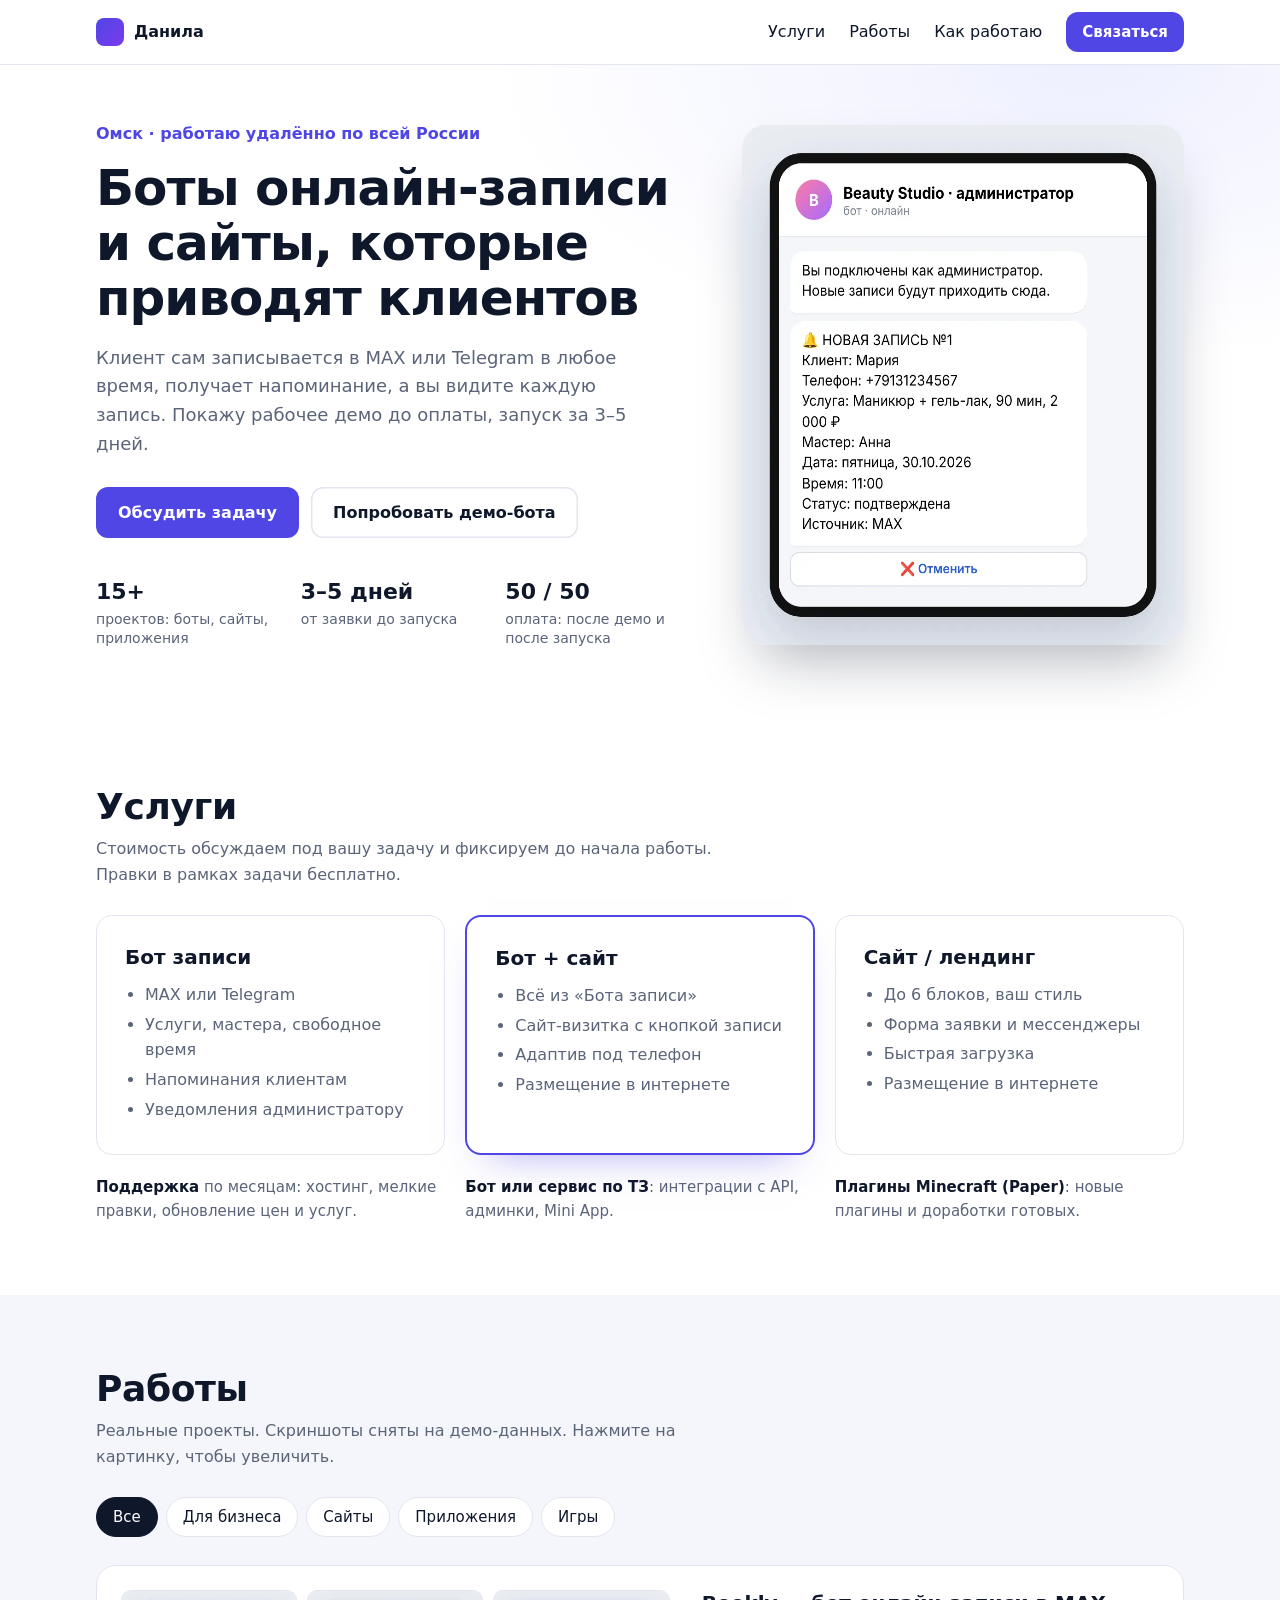
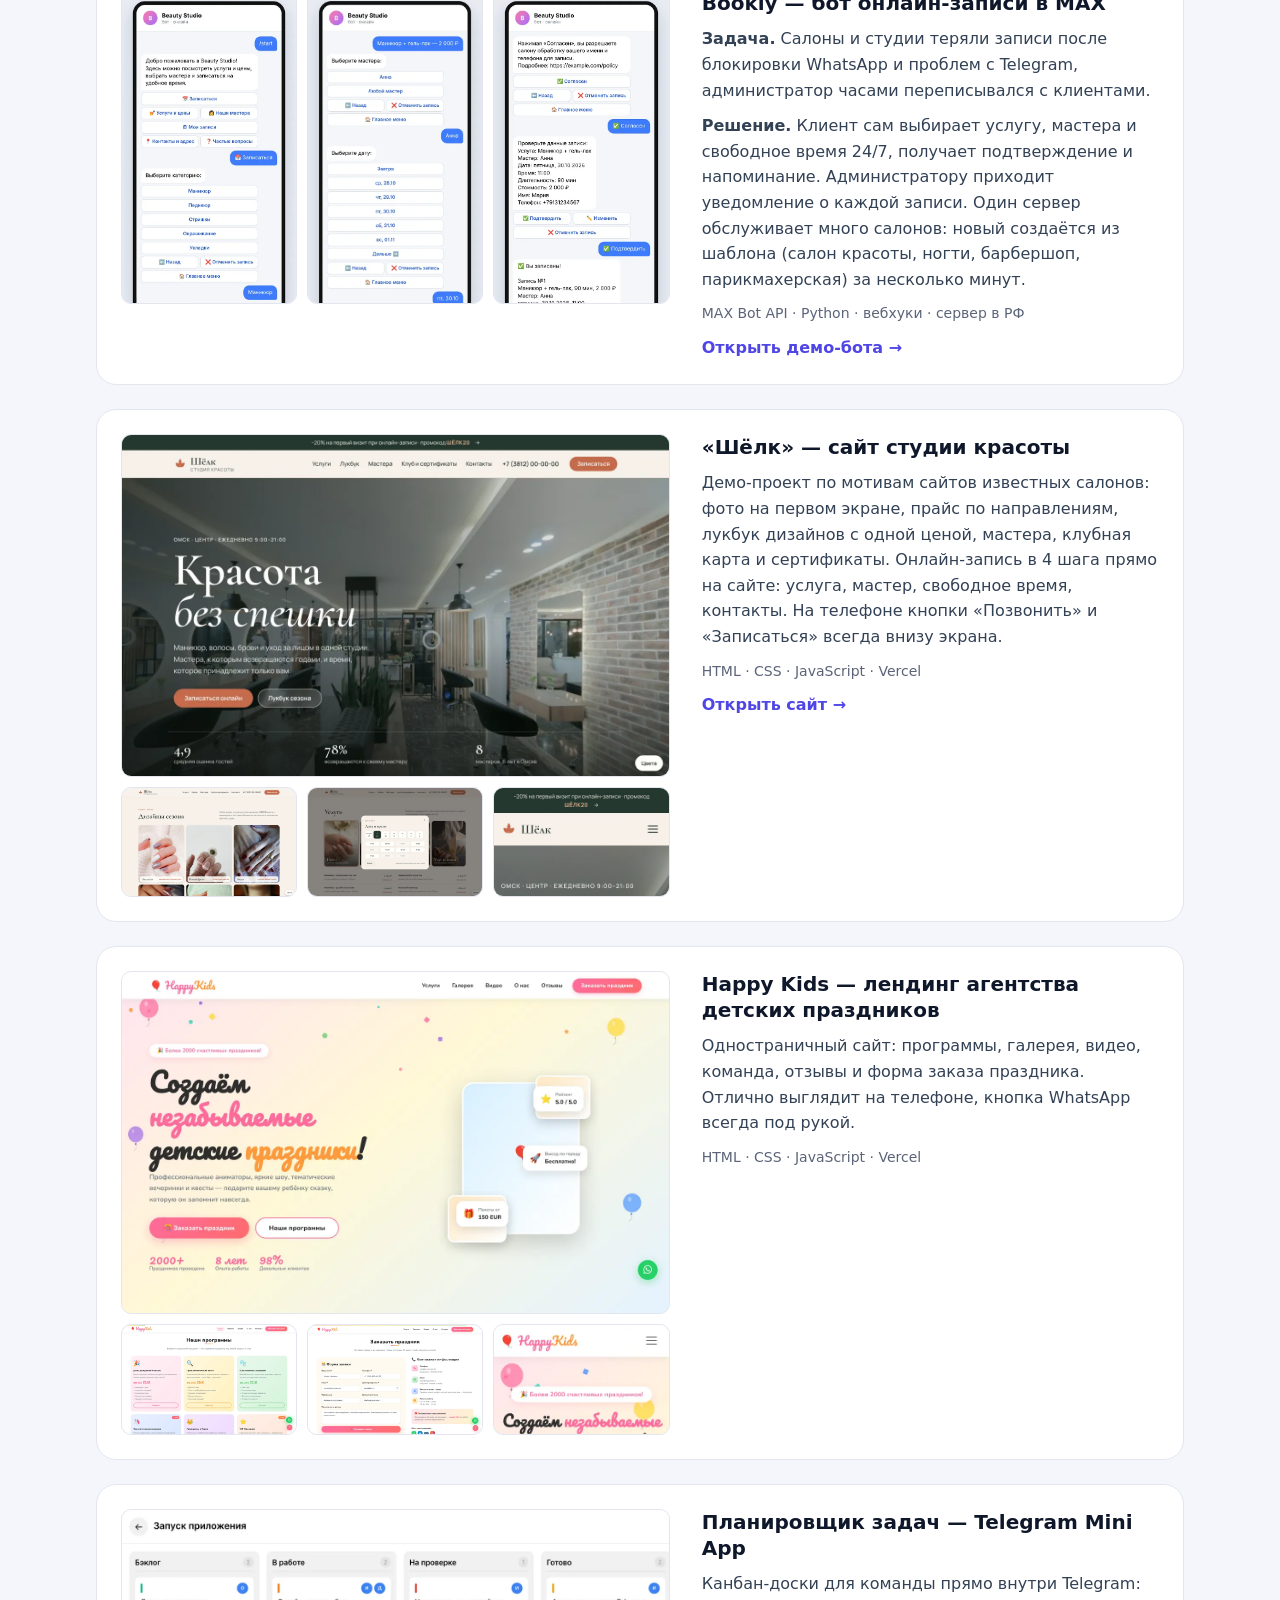
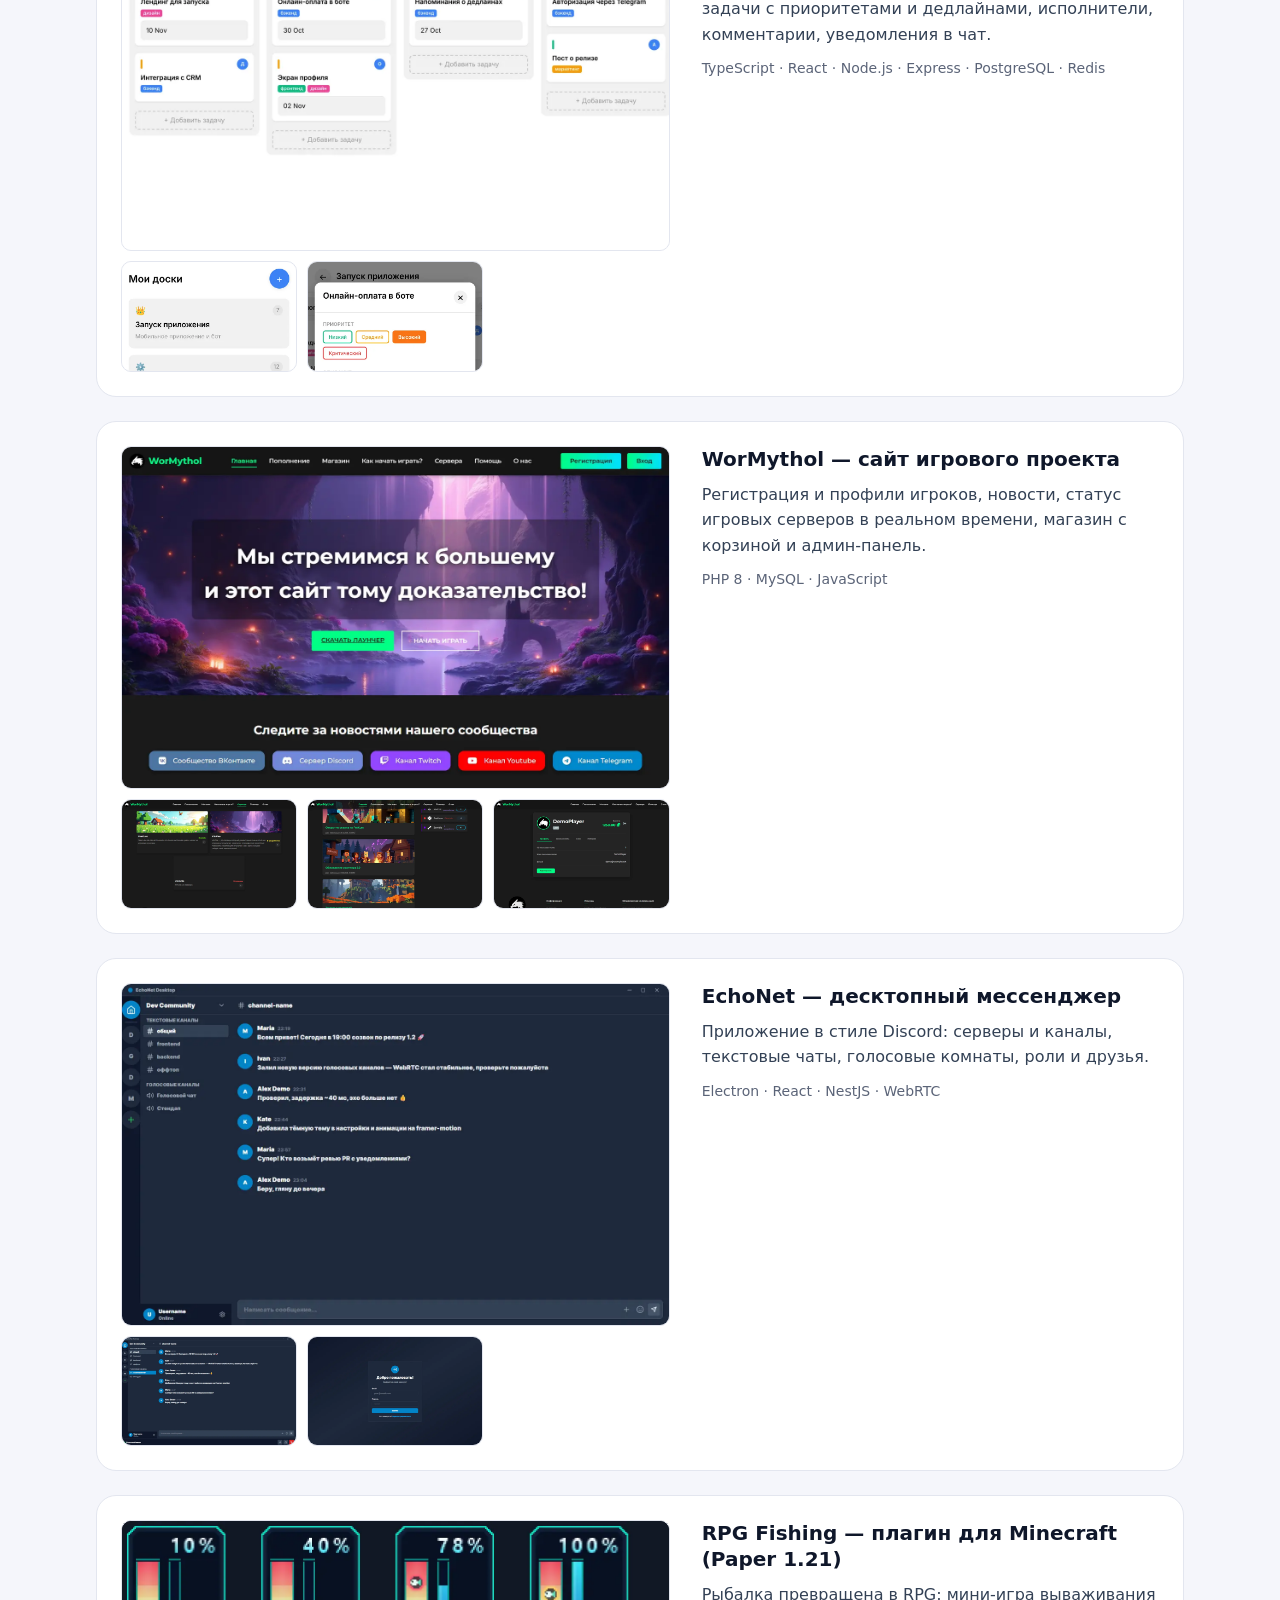
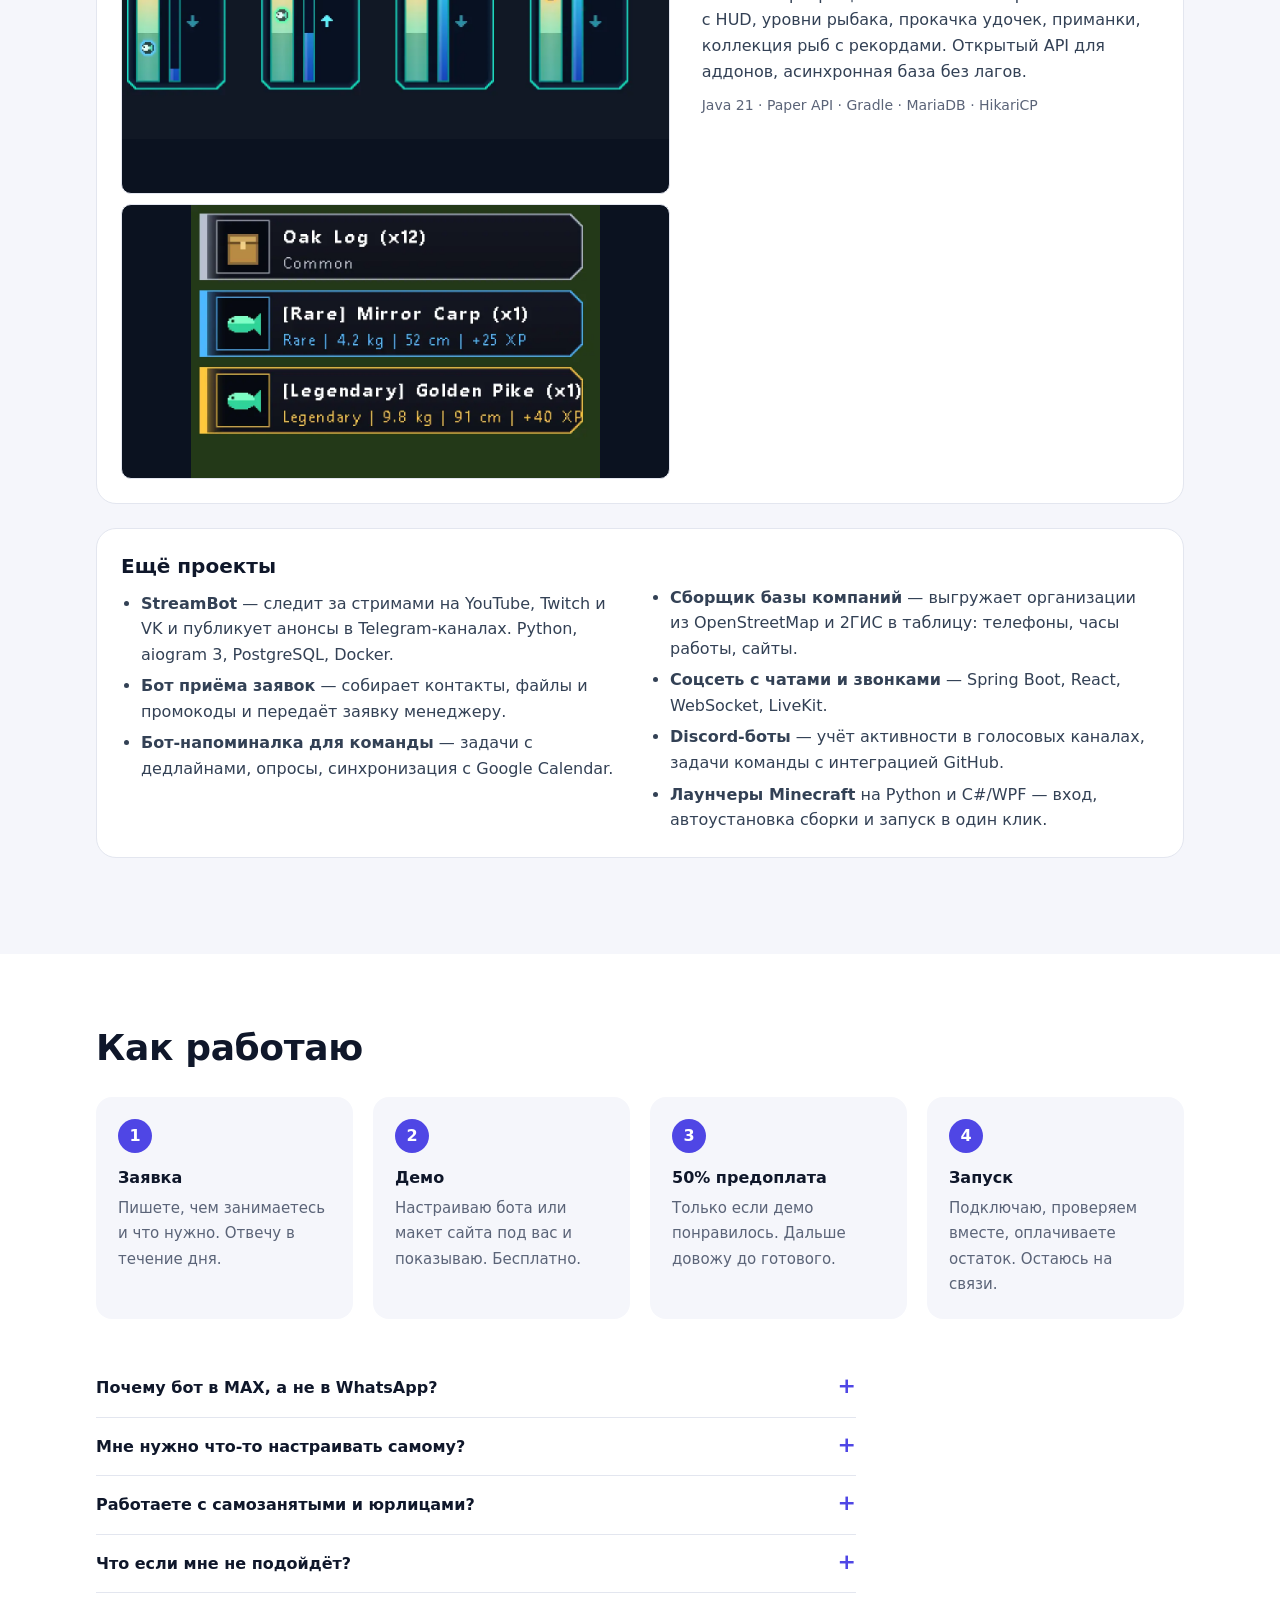
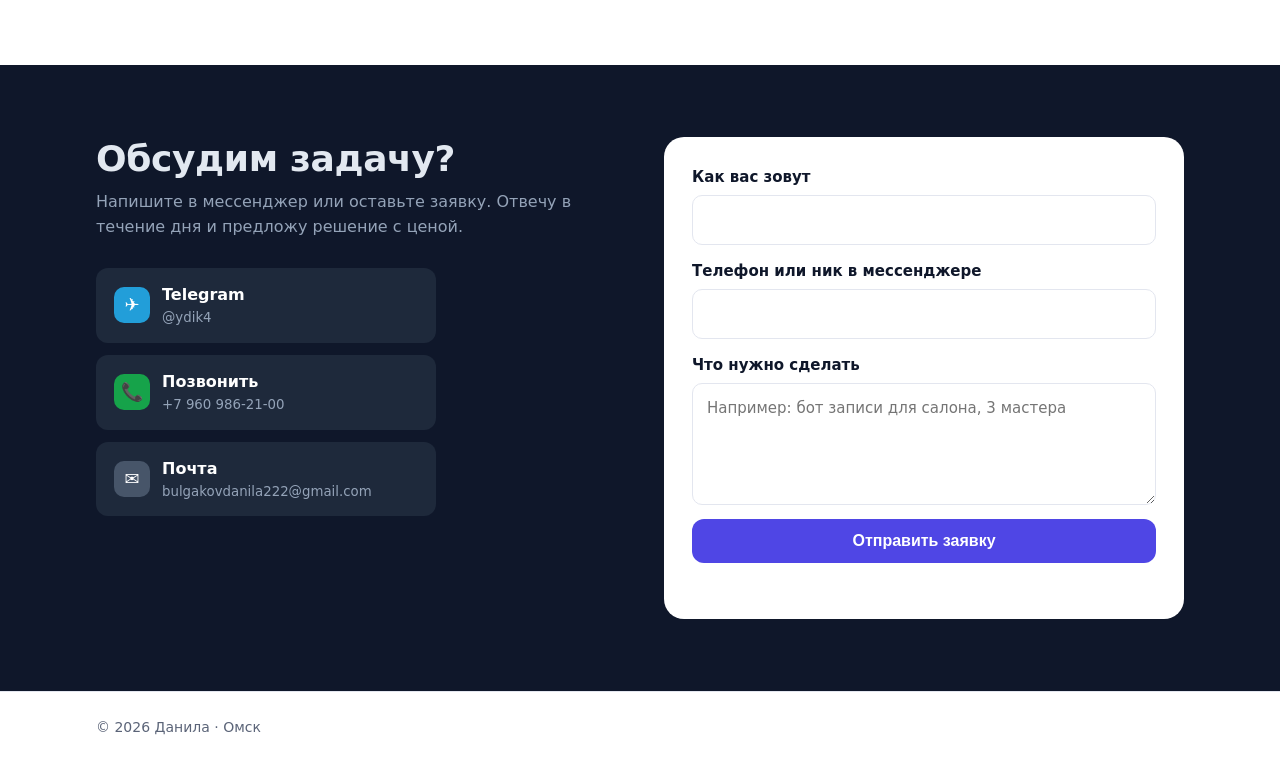
==== commit 034e054b: "Временно убрать цены с сайта Цены в карточках услуг закомментированы (<!-- PRICE ... -->), убраны из" ====
--- a/index.html
+++ b/index.html
@@ -4,7 +4,7 @@
 <meta charset="utf-8">
 <meta name="viewport" content="width=device-width, initial-scale=1">
 <title>Бот онлайн-записи в MAX и Telegram и сайт под ключ в Омске — Данила</title>
-<meta name="description" content="Разработчик в Омске: бот онлайн-записи для салонов и студий в MAX и Telegram от 9 900 ₽, сайт-визитка или лендинг от 9 900 ₽, бот + сайт 14 900 ₽. Бесплатное демо до оплаты, запуск за 3–5 дней.">
+<meta name="description" content="Разработчик в Омске: бот онлайн-записи для салонов и студий в MAX и Telegram, сайт-визитка или лендинг, бот + сайт. Бесплатное демо до оплаты, запуск за 3–5 дней.">
 <meta name="keywords" content="бот онлайн записи, бот записи MAX, телеграм бот для салона, создание сайта Омск, лендинг под ключ, разработчик ботов Омск">
 <meta name="author" content="Данила">
 <meta name="robots" content="index, follow">
@@ -15,7 +15,7 @@
 <meta property="og:site_name" content="Данила — боты и сайты">
 <meta property="og:url" content="https://portfolio-wor-mythol.vercel.app/">
 <meta property="og:title" content="Боты онлайн-записи и сайты для бизнеса — Омск">
-<meta property="og:description" content="Бот записи от 9 900 ₽, сайт от 9 900 ₽, бот + сайт 14 900 ₽. Бесплатное демо до оплаты, запуск за 3–5 дней.">
+<meta property="og:description" content="Бот записи в MAX и Telegram, сайт-визитка или лендинг, бот + сайт. Бесплатное демо до оплаты, запуск за 3–5 дней.">
 <meta property="og:image" content="https://portfolio-wor-mythol.vercel.app/og.png">
 <meta property="og:image:width" content="1200">
 <meta property="og:image:height" content="630">
@@ -38,13 +38,12 @@
   "email": "bulgakovdanila222@gmail.com",
   "address": {"@type": "PostalAddress", "addressLocality": "Омск", "addressCountry": "RU"},
   "areaServed": ["Омск", "Россия"],
-  "priceRange": "1500–15000 ₽",
   "founder": {"@type": "Person", "name": "Данила", "jobTitle": "Разработчик ботов и сайтов", "sameAs": ["https://t.me/ydik4", "https://github.com/WorMythol"]},
   "hasOfferCatalog": {"@type": "OfferCatalog", "name": "Услуги", "itemListElement": [
-    {"@type": "Offer", "price": "9900", "priceCurrency": "RUB", "itemOffered": {"@type": "Service", "name": "Бот онлайн-записи в MAX или Telegram"}},
-    {"@type": "Offer", "price": "9900", "priceCurrency": "RUB", "itemOffered": {"@type": "Service", "name": "Сайт-визитка или лендинг"}},
-    {"@type": "Offer", "price": "14900", "priceCurrency": "RUB", "itemOffered": {"@type": "Service", "name": "Бот записи + сайт"}},
-    {"@type": "Offer", "price": "1500", "priceCurrency": "RUB", "itemOffered": {"@type": "Service", "name": "Поддержка и хостинг, в месяц"}}
+    {"@type": "Offer", "itemOffered": {"@type": "Service", "name": "Бот онлайн-записи в MAX или Telegram"}},
+    {"@type": "Offer", "itemOffered": {"@type": "Service", "name": "Сайт-визитка или лендинг"}},
+    {"@type": "Offer", "itemOffered": {"@type": "Service", "name": "Бот записи + сайт"}},
+    {"@type": "Offer", "itemOffered": {"@type": "Service", "name": "Поддержка и хостинг, в месяц"}}
   ]}
 }
 </script>
@@ -90,12 +89,12 @@
 
 <section id="services" class="section">
   <div class="wrap">
-    <h2>Услуги и цены</h2>
-    <p class="sub">Фиксированная цена до начала работы. Правки в рамках задачи бесплатно.</p>
+    <h2>Услуги</h2>
+    <p class="sub">Стоимость обсуждаем под вашу задачу и фиксируем до начала работы. Правки в рамках задачи бесплатно.</p>
     <div class="cards">
       <article class="card">
         <h3>Бот записи</h3>
-        <p class="price">9 900 ₽</p>
+        <!-- PRICE <p class="price">9 900 ₽</p> -->
         <ul>
           <li>MAX или Telegram</li>
           <li>Услуги, мастера, свободное время</li>
@@ -104,9 +103,9 @@
         </ul>
       </article>
       <article class="card card--accent">
-        <span class="badge">Выгоднее</span>
+        <!-- PRICE <span class="badge">Выгоднее</span> -->
         <h3>Бот + сайт</h3>
-        <p class="price">14 900 ₽ <s>19 800</s></p>
+        <!-- PRICE <p class="price">14 900 ₽ <s>19 800</s></p> -->
         <ul>
           <li>Всё из «Бота записи»</li>
           <li>Сайт-визитка с кнопкой записи</li>
@@ -116,7 +115,7 @@
       </article>
       <article class="card">
         <h3>Сайт / лендинг</h3>
-        <p class="price">9 900 ₽</p>
+        <!-- PRICE <p class="price">9 900 ₽</p> -->
         <ul>
           <li>До 6 блоков, ваш стиль</li>
           <li>Форма заявки и мессенджеры</li>
@@ -126,9 +125,9 @@
       </article>
     </div>
     <div class="extra">
-      <div><b>Поддержка</b> от 1 500 ₽ в месяц: хостинг, мелкие правки, обновление цен и услуг.</div>
-      <div><b>Бот или сервис по ТЗ</b> от 15 000 ₽: интеграции с API, админки, Mini App.</div>
-      <div><b>Плагины Minecraft (Paper)</b> от 3 000 ₽, доработки от 1 500 ₽.</div>
+      <div><b>Поддержка</b> по месяцам: хостинг, мелкие правки, обновление цен и услуг.</div>
+      <div><b>Бот или сервис по ТЗ</b>: интеграции с API, админки, Mini App.</div>
+      <div><b>Плагины Minecraft (Paper)</b>: новые плагины и доработки готовых.</div>
     </div>
   </div>
 </section>
--- a/style.css
+++ b/style.css
@@ -48,7 +48,7 @@
 .badge{position:absolute;top:-12px;left:28px;background:var(--acc);color:#fff;font-size:13px;font-weight:600;padding:3px 12px;border-radius:999px}
 .price{font-size:30px;font-weight:800;margin:6px 0 16px}
 .price s{font-size:16px;color:var(--muted);font-weight:500;margin-left:6px}
-.card ul{padding-left:20px;color:var(--muted)}
+.card ul{padding-left:20px;color:var(--muted);margin-top:12px}
 .card li{margin:4px 0}
 .extra{display:grid;grid-template-columns:repeat(3,1fr);gap:20px;margin-top:20px;color:var(--muted);font-size:15px}
 .extra b{color:var(--ink)}
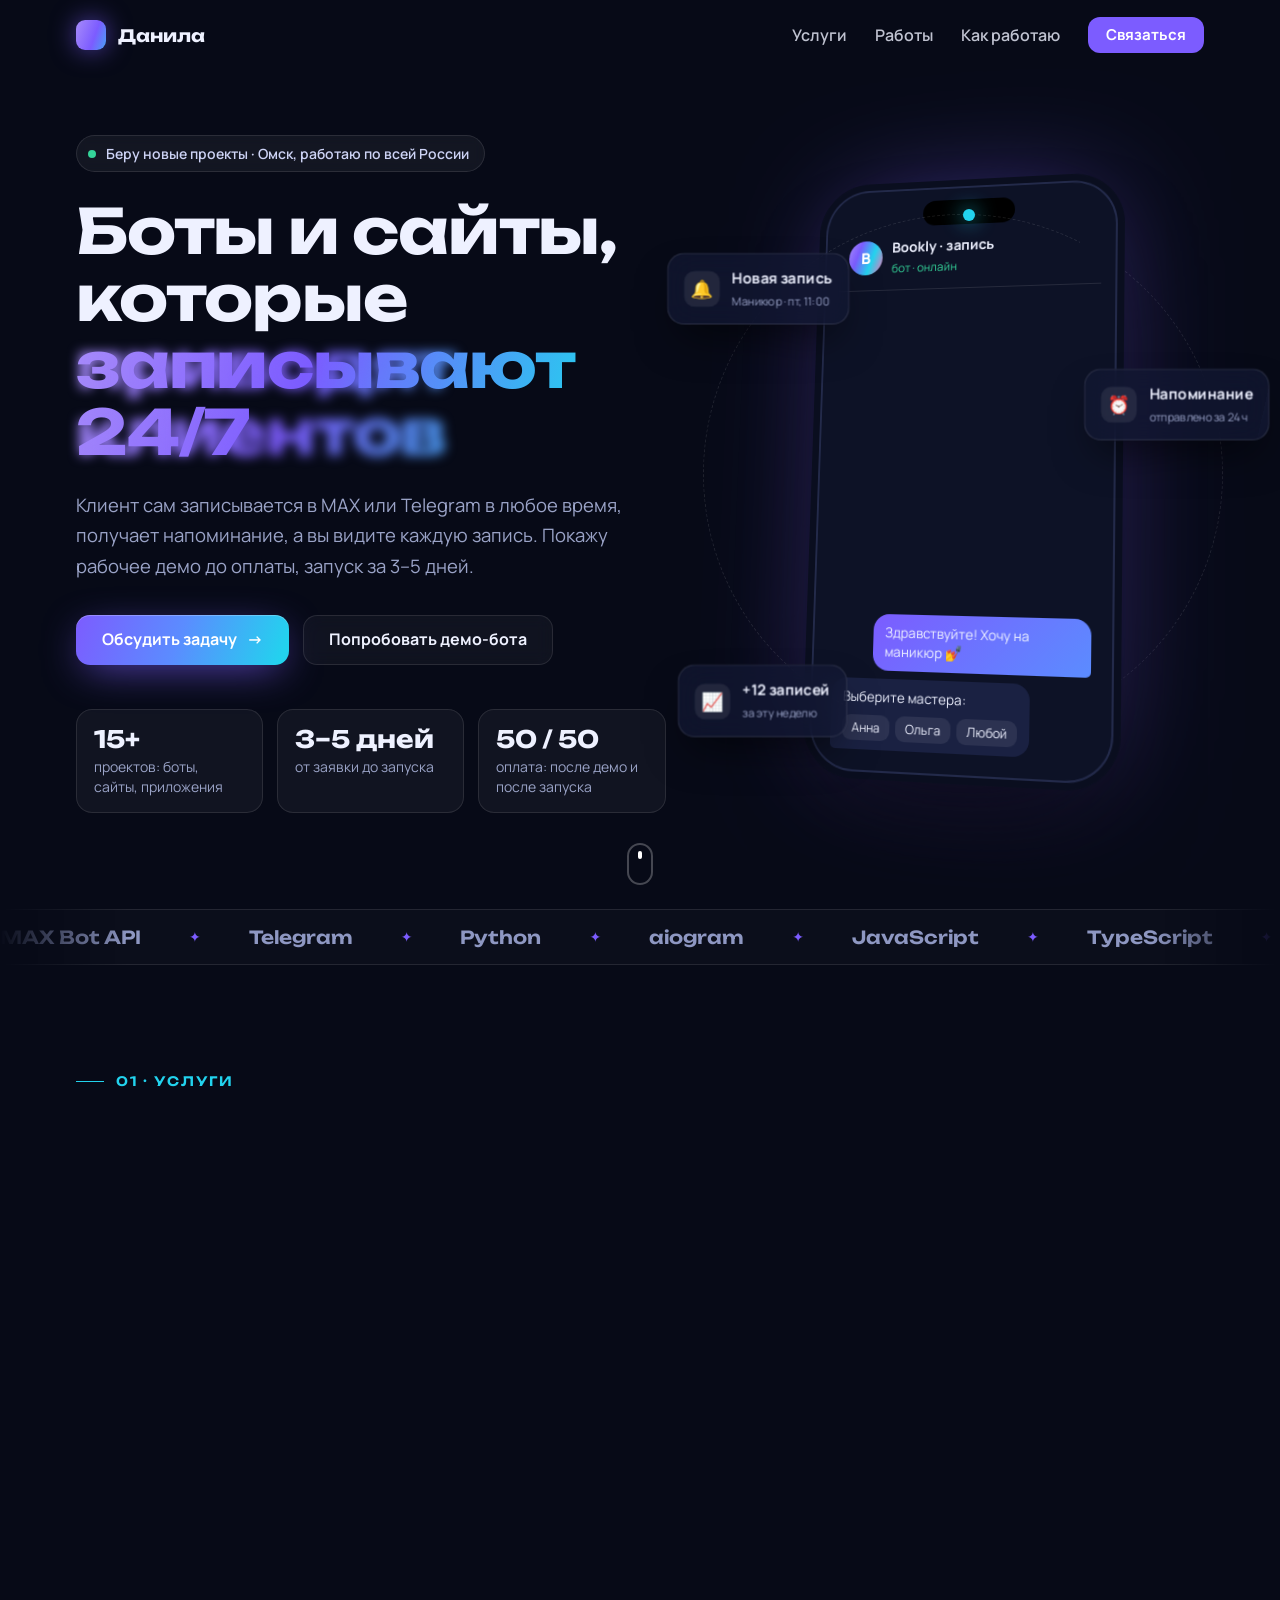
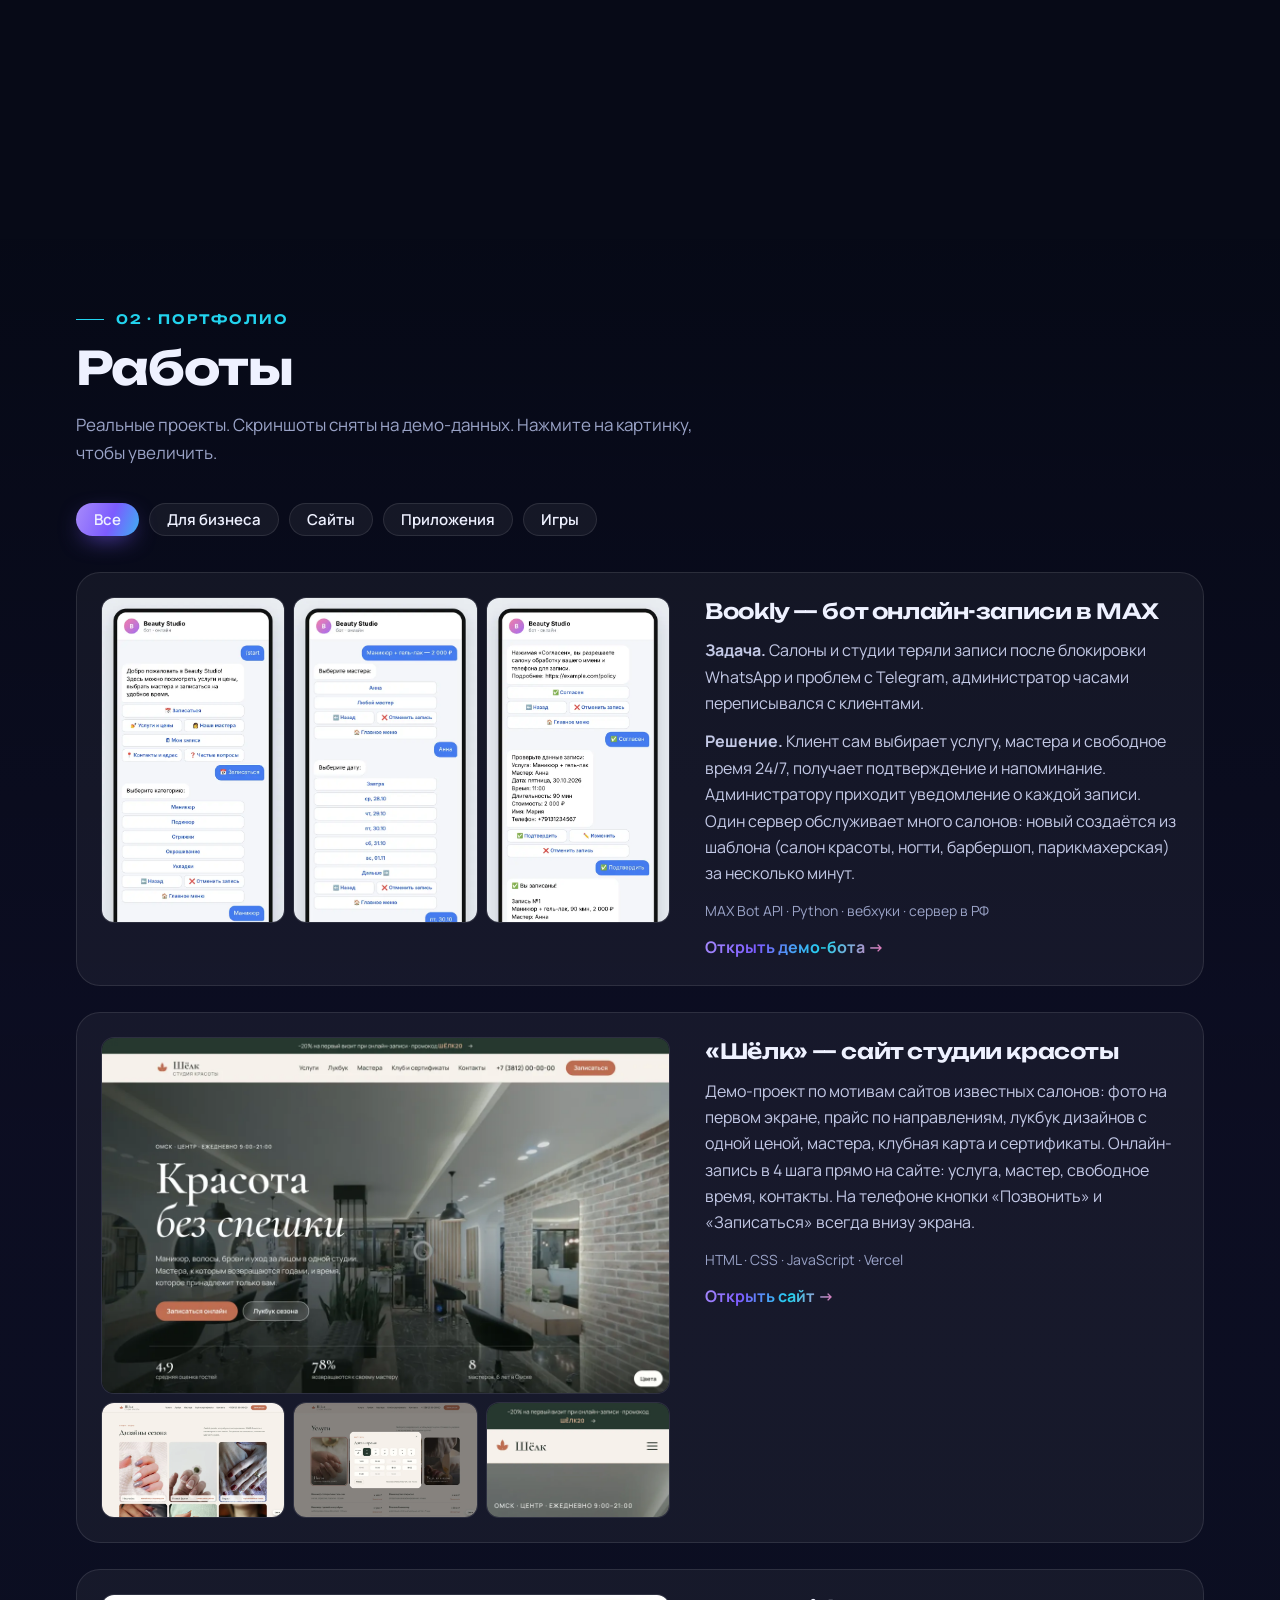
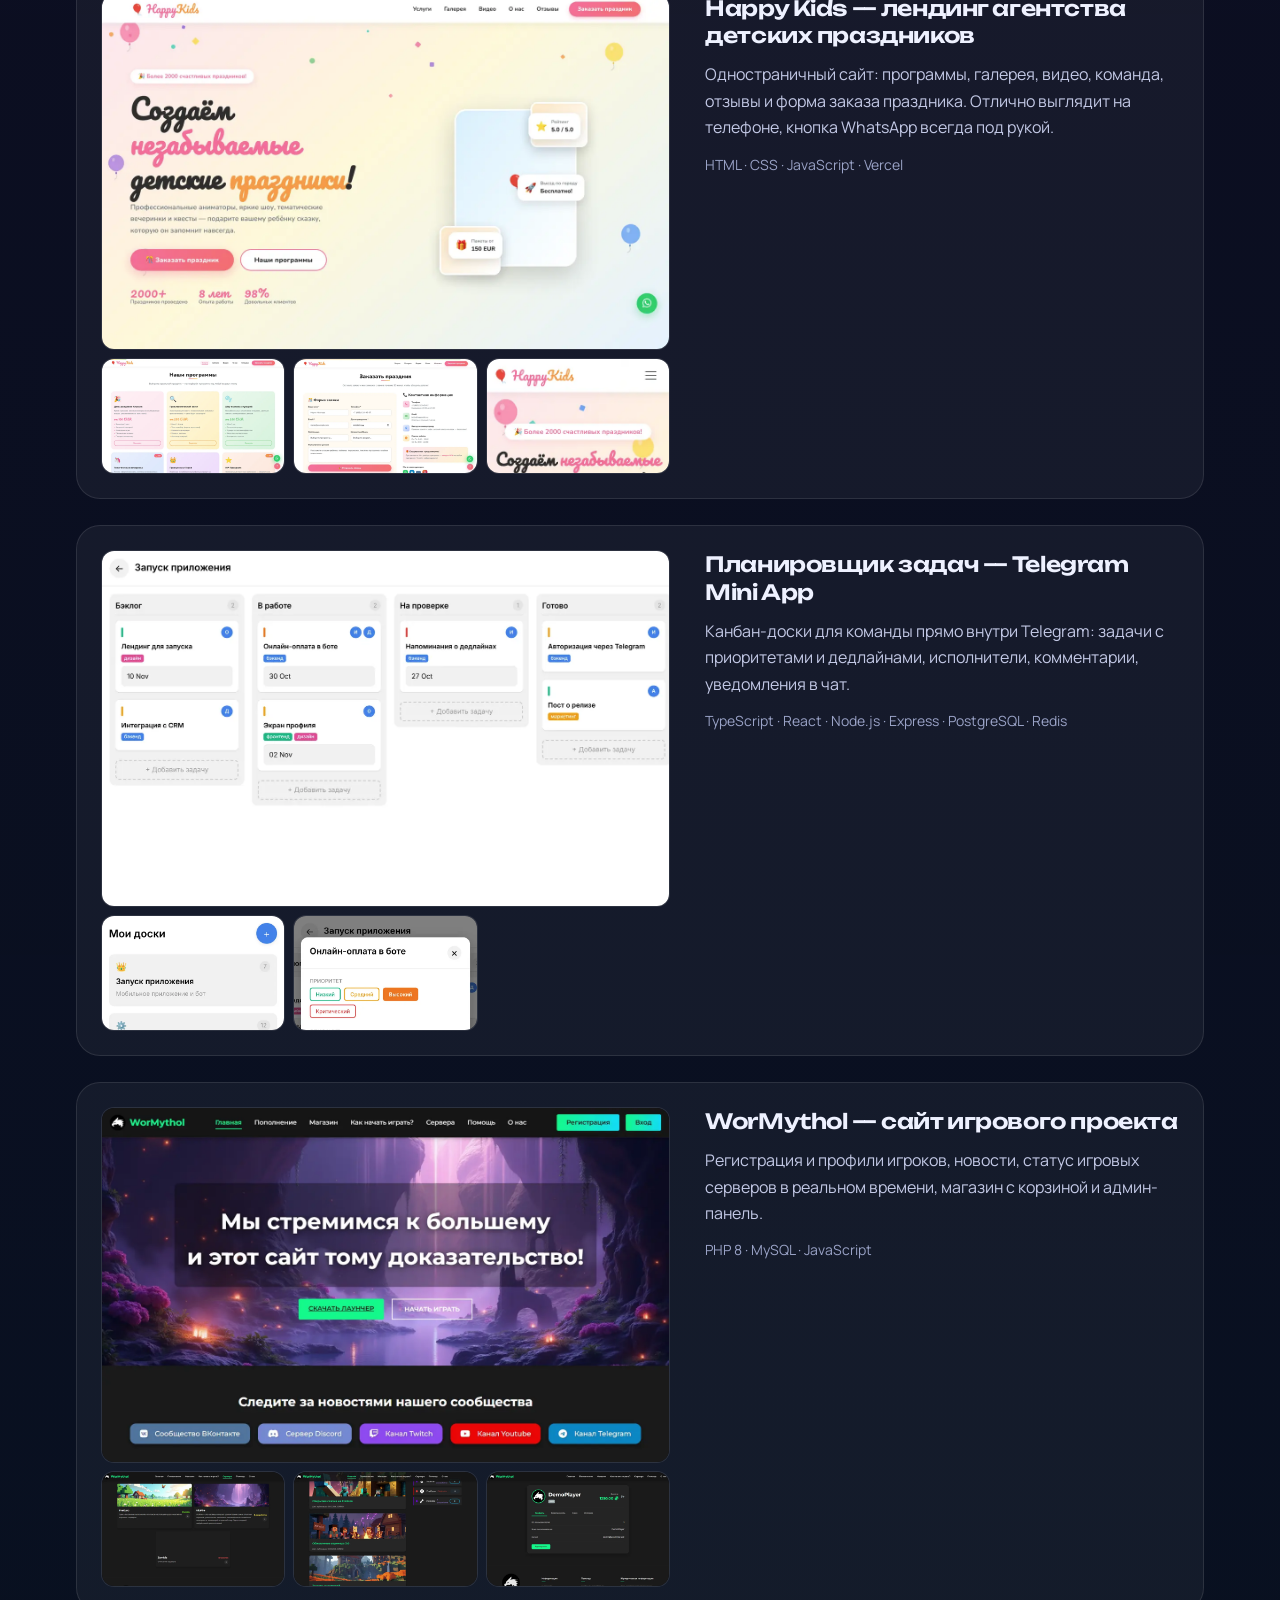
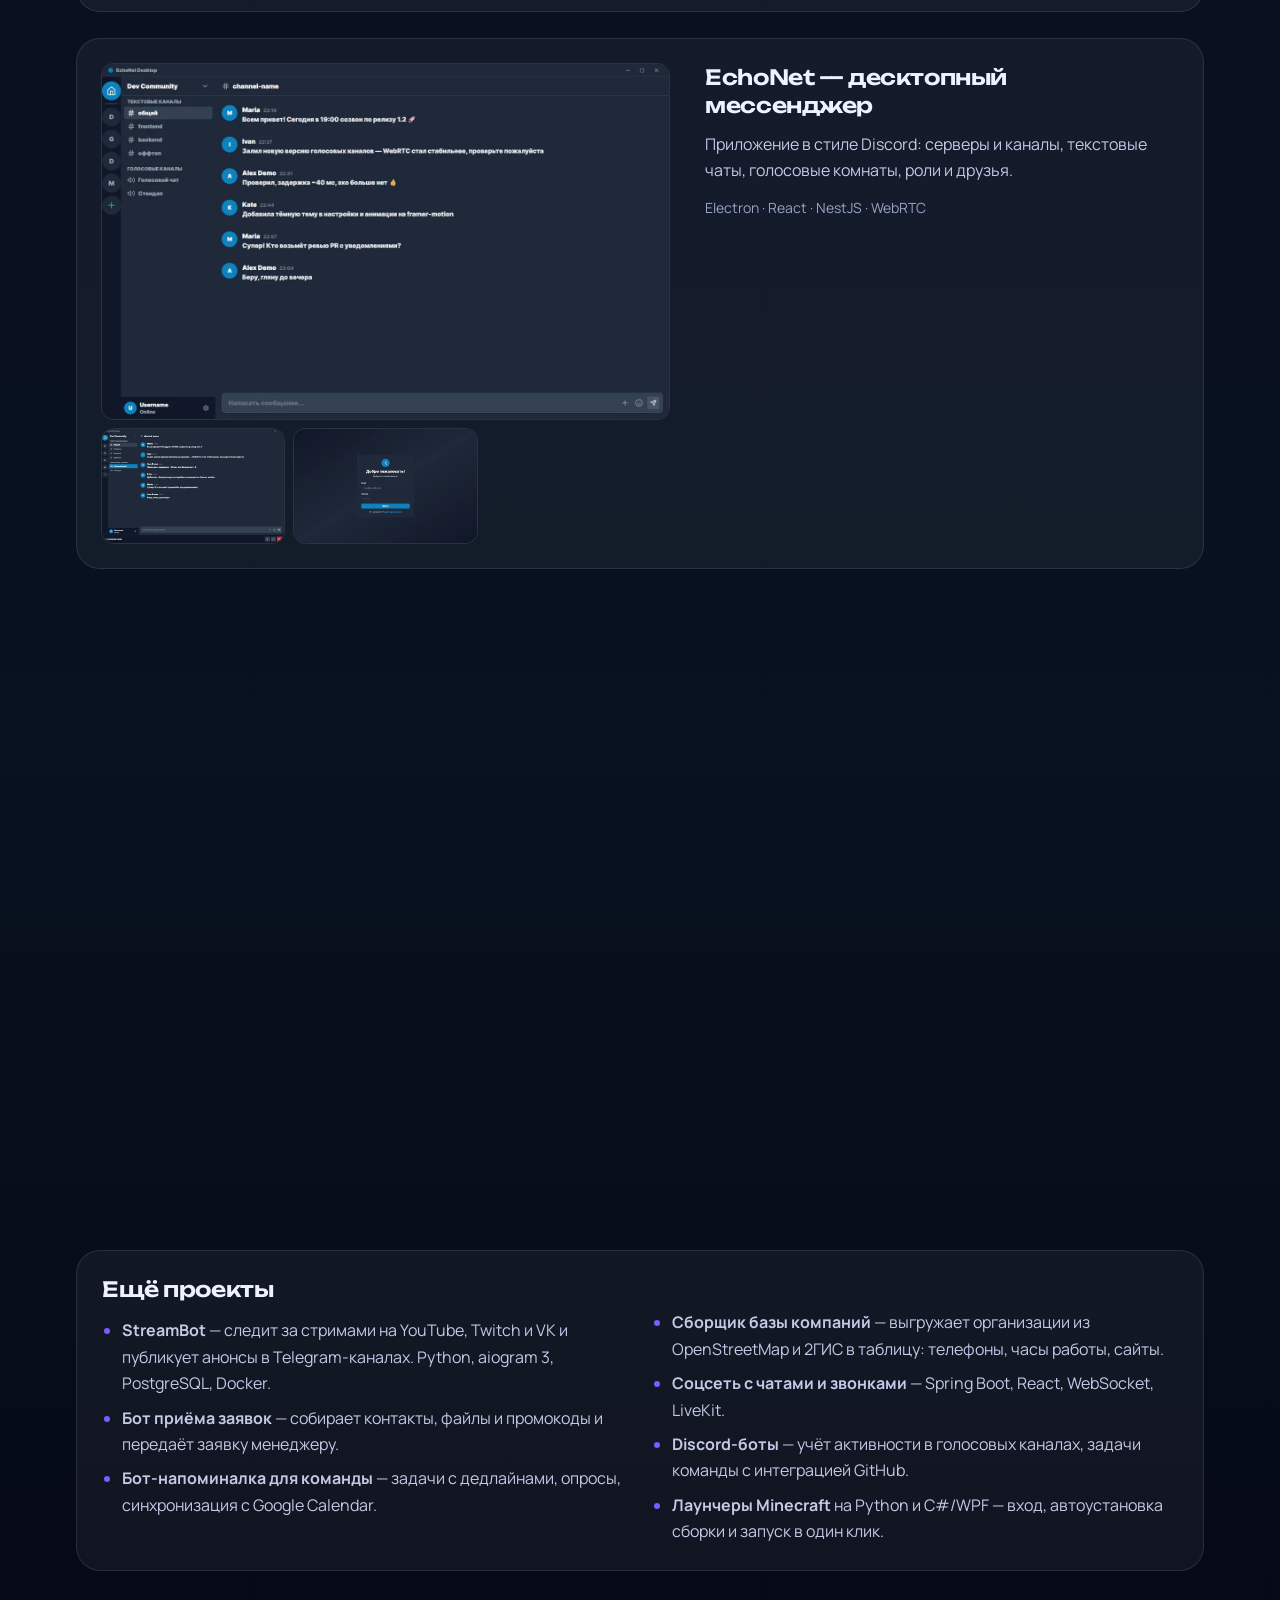
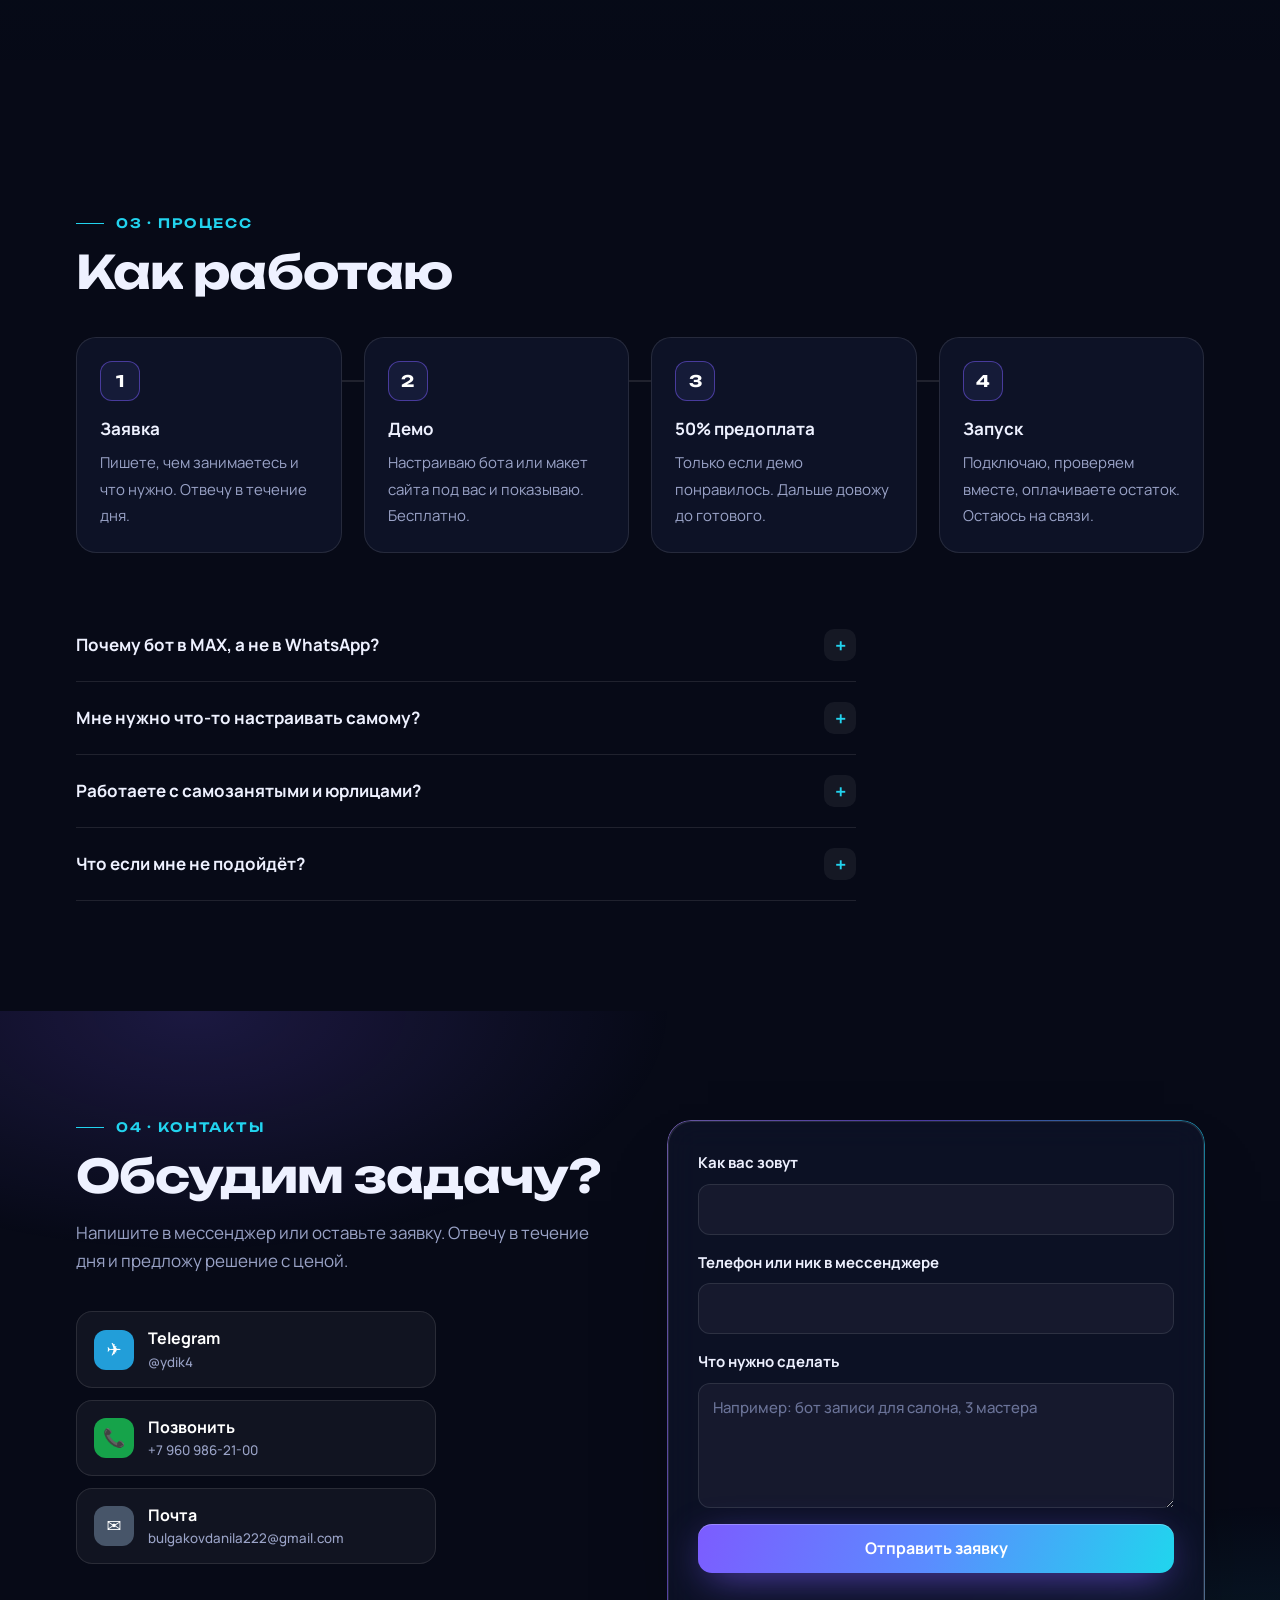
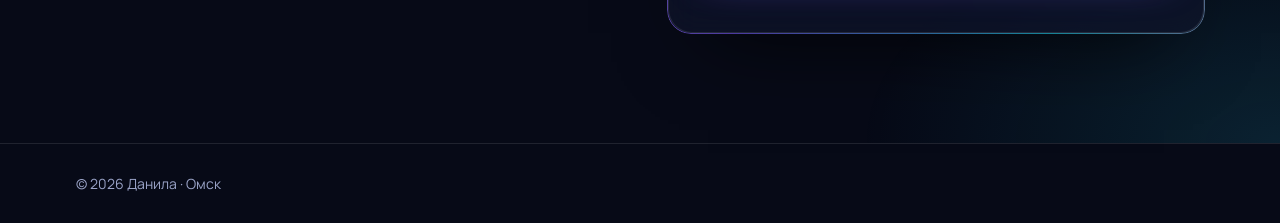
==== commit 43652d77: "Редизайн: тёмная тема и анимации Живой чат бота в 3D-телефоне, смена слов в заголовке, появление бло" ====
--- a/index.html
+++ b/index.html
@@ -21,11 +21,13 @@
 <meta property="og:image:height" content="630">
 <meta name="twitter:card" content="summary_large_image">
 <meta name="twitter:image" content="https://portfolio-wor-mythol.vercel.app/og.png">
-<meta name="theme-color" content="#0f172a">
+<meta name="theme-color" content="#070a17">
 <link rel="icon" href="favicon.svg" type="image/svg+xml">
 <link rel="icon" href="favicon-32.png" sizes="32x32" type="image/png">
 <link rel="apple-touch-icon" href="apple-touch-icon.png">
-<link rel="preload" as="image" href="img/bookly-4-admin.webp">
+<link rel="preconnect" href="https://fonts.googleapis.com">
+<link rel="preconnect" href="https://fonts.gstatic.com" crossorigin>
+<link href="https://fonts.googleapis.com/css2?family=Manrope:wght@400;500;600;700;800&family=Unbounded:wght@500;700;800&display=swap" rel="stylesheet">
 <script type="application/ld+json">
 {
   "@context": "https://schema.org",
@@ -48,8 +50,15 @@
 }
 </script>
 <link rel="stylesheet" href="style.css">
+<script>document.documentElement.classList.add("js")</script>
 </head>
 <body>
+<div class="progress" aria-hidden="true"></div>
+<div class="bg" aria-hidden="true">
+  <i class="blob blob--1"></i><i class="blob blob--2"></i><i class="blob blob--3"></i>
+  <span class="bg__grid"></span><span class="bg__noise"></span>
+</div>
+<div class="glow" aria-hidden="true"></div>
 
 <header class="top">
   <div class="wrap top__in">
@@ -58,7 +67,7 @@
       <a href="#services">Услуги</a>
       <a href="#cases">Работы</a>
       <a href="#how">Как работаю</a>
-      <a href="#contact" class="btn btn--sm">Связаться</a>
+      <a href="#contact" class="btn btn--sm" data-magnetic>Связаться</a>
     </nav>
     <button class="burger" aria-label="Меню" aria-expanded="false" aria-controls="nav"><span></span></button>
   </div>
@@ -68,31 +77,49 @@
 <section class="hero">
   <div class="wrap hero__in">
     <div class="hero__text">
-      <p class="eyebrow"><span data-city>Омск</span> · работаю удалённо по всей России</p>
-      <h1>Боты онлайн-записи и сайты, которые приводят клиентов</h1>
-      <p class="lead">Клиент сам записывается в MAX или Telegram в любое время, получает напоминание, а вы видите каждую запись. Покажу рабочее демо до оплаты, запуск за 3–5 дней.</p>
-      <div class="hero__cta">
-        <a href="#contact" class="btn">Обсудить задачу</a>
-        <a href="https://max.ru/se14584130_bot" class="btn btn--ghost" target="_blank" rel="noopener">Попробовать демо-бота</a>
-      </div>
-      <ul class="facts">
-        <li><b>15+</b><span>проектов: боты, сайты, приложения</span></li>
-        <li><b>3–5 дней</b><span>от заявки до запуска</span></li>
-        <li><b>50 / 50</b><span>оплата: после демо и после запуска</span></li>
+      <p class="pill" data-reveal><span class="pill__dot"></span><span>Беру новые проекты · <span data-city>Омск</span>, работаю по всей России</span></p>
+      <h1 data-reveal>Боты и&nbsp;сайты, которые <span class="rotator" aria-live="polite"><span class="rotator__word is-on">приводят клиентов</span><span class="rotator__word">записывают 24/7</span><span class="rotator__word">не&nbsp;теряют заявки</span><span class="rotator__word">окупаются</span></span></h1>
+      <p class="lead" data-reveal>Клиент сам записывается в MAX или Telegram в любое время, получает напоминание, а вы видите каждую запись. Покажу рабочее демо до оплаты, запуск за 3–5 дней.</p>
+      <div class="hero__cta" data-reveal>
+        <a href="#contact" class="btn btn--glow" data-magnetic>Обсудить задачу <span class="btn__arrow">→</span></a>
+        <a href="https://max.ru/se14584130_bot" class="btn btn--ghost" target="_blank" rel="noopener" data-magnetic>Попробовать демо-бота</a>
+      </div>
+      <ul class="facts" data-reveal>
+        <li><b><span data-count="15">15</span>+</b><span>проектов: боты, сайты, приложения</span></li>
+        <li><b><span data-count="3">3</span>–<span data-count="5">5</span> дней</b><span>от заявки до запуска</span></li>
+        <li><b><span data-count="50">50</span> / <span data-count="50">50</span></b><span>оплата: после демо и после запуска</span></li>
       </ul>
     </div>
-    <div class="hero__shot">
-      <img src="img/bookly-4-admin.webp" fetchpriority="high" alt="Уведомление администратору о новой записи в боте Bookly" width="960" height="1030">
-    </div>
-  </div>
-</section>
+
+    <div class="hero__stage" data-tilt>
+      <div class="phone">
+        <div class="phone__notch"></div>
+        <div class="chat__head"><span class="chat__ava">B</span><span><b>Bookly · запись</b><small>бот · онлайн</small></span></div>
+        <div class="chat" id="chat" aria-label="Пример диалога с ботом записи"></div>
+      </div>
+      <div class="float float--1"><span class="float__ico">🔔</span><span><b>Новая запись</b><small>Маникюр · пт, 11:00</small></span></div>
+      <div class="float float--2"><span class="float__ico">⏰</span><span><b>Напоминание</b><small>отправлено за 24 ч</small></span></div>
+      <div class="float float--3"><span class="float__ico">📈</span><span><b>+12 записей</b><small>за эту неделю</small></span></div>
+      <div class="orbit" aria-hidden="true"><i></i></div>
+    </div>
+  </div>
+  <a href="#services" class="scroll-hint" aria-label="Листать вниз"><span></span></a>
+</section>
+
+<div class="marquee" aria-label="Технологии">
+  <div class="marquee__track">
+    <span>MAX Bot API</span><span>Telegram</span><span>Python</span><span>aiogram</span><span>JavaScript</span><span>TypeScript</span><span>React</span><span>Node.js</span><span>NestJS</span><span>PostgreSQL</span><span>Redis</span><span>Electron</span><span>WebRTC</span><span>Java 21</span><span>Paper API</span><span>PHP 8</span><span>Docker</span><span>Vercel</span>
+  </div>
+</div>
 
 <section id="services" class="section">
   <div class="wrap">
-    <h2>Услуги</h2>
-    <p class="sub">Стоимость обсуждаем под вашу задачу и фиксируем до начала работы. Правки в рамках задачи бесплатно.</p>
+    <p class="kicker">01 · Услуги</p>
+    <h2 data-split>Что я делаю</h2>
+    <p class="sub" data-reveal>Стоимость обсуждаем под вашу задачу и фиксируем до начала работы. Правки в рамках задачи бесплатно.</p>
     <div class="cards">
-      <article class="card">
+      <article class="card" data-reveal data-tilt>
+        <span class="card__ico"><svg viewBox="0 0 24 24" fill="none" stroke="currentColor" stroke-width="1.8" stroke-linecap="round" stroke-linejoin="round"><rect x="4" y="8" width="16" height="11" rx="3"/><path d="M12 4v4M9 13h.01M15 13h.01M9.5 16.5h5"/></svg></span>
         <h3>Бот записи</h3>
         <!-- PRICE <p class="price">9 900 ₽</p> -->
         <ul>
@@ -102,8 +129,9 @@
           <li>Уведомления администратору</li>
         </ul>
       </article>
-      <article class="card card--accent">
+      <article class="card card--accent" data-reveal data-tilt>
         <!-- PRICE <span class="badge">Выгоднее</span> -->
+        <span class="card__ico"><svg viewBox="0 0 24 24" fill="none" stroke="currentColor" stroke-width="1.8" stroke-linecap="round" stroke-linejoin="round"><path d="M12 3l2.6 5.3 5.9.9-4.3 4.1 1 5.8L12 16.4 6.8 19.1l1-5.8L3.5 9.2l5.9-.9z"/></svg></span>
         <h3>Бот + сайт</h3>
         <!-- PRICE <p class="price">14 900 ₽ <s>19 800</s></p> -->
         <ul>
@@ -113,7 +141,8 @@
           <li>Размещение в интернете</li>
         </ul>
       </article>
-      <article class="card">
+      <article class="card" data-reveal data-tilt>
+        <span class="card__ico"><svg viewBox="0 0 24 24" fill="none" stroke="currentColor" stroke-width="1.8" stroke-linecap="round" stroke-linejoin="round"><rect x="3" y="4" width="18" height="16" rx="2.5"/><path d="M3 9h18M7 6.5h.01M10 6.5h.01M7 13h6M7 16h10"/></svg></span>
         <h3>Сайт / лендинг</h3>
         <!-- PRICE <p class="price">9 900 ₽</p> -->
         <ul>
@@ -125,18 +154,19 @@
       </article>
     </div>
     <div class="extra">
-      <div><b>Поддержка</b> по месяцам: хостинг, мелкие правки, обновление цен и услуг.</div>
-      <div><b>Бот или сервис по ТЗ</b>: интеграции с API, админки, Mini App.</div>
-      <div><b>Плагины Minecraft (Paper)</b>: новые плагины и доработки готовых.</div>
+      <div data-reveal><b>Поддержка</b> по месяцам: хостинг, мелкие правки, обновление цен и услуг.</div>
+      <div data-reveal><b>Бот или сервис по ТЗ</b>: интеграции с API, админки, Mini App.</div>
+      <div data-reveal><b>Плагины Minecraft (Paper)</b>: новые плагины и доработки готовых.</div>
     </div>
   </div>
 </section>
 
 <section id="cases" class="section section--alt">
   <div class="wrap">
-    <h2>Работы</h2>
-    <p class="sub">Реальные проекты. Скриншоты сняты на демо-данных. Нажмите на картинку, чтобы увеличить.</p>
-    <div class="filters" role="tablist">
+    <p class="kicker">02 · Портфолио</p>
+    <h2 data-split>Работы</h2>
+    <p class="sub" data-reveal>Реальные проекты. Скриншоты сняты на демо-данных. Нажмите на картинку, чтобы увеличить.</p>
+    <div class="filters" role="tablist" data-reveal>
       <button class="chip is-on" data-f="all">Все</button>
       <button class="chip" data-f="biz">Для бизнеса</button>
       <button class="chip" data-f="web">Сайты</button>
@@ -144,7 +174,7 @@
       <button class="chip" data-f="game">Игры</button>
     </div>
 
-    <article class="case" data-tags="biz">
+    <article class="case" data-reveal data-tags="biz">
       <div class="case__gallery case__gallery--tall">
         <img src="img/bookly-1-menu.webp" alt="Bookly: меню бота и выбор услуги" loading="lazy">
         <img src="img/bookly-2-date-time.webp" alt="Bookly: выбор мастера, даты и времени" loading="lazy">
@@ -155,11 +185,11 @@
         <p><b>Задача.</b> Салоны и студии теряли записи после блокировки WhatsApp и проблем с Telegram, администратор часами переписывался с клиентами.</p>
         <p><b>Решение.</b> Клиент сам выбирает услугу, мастера и свободное время 24/7, получает подтверждение и напоминание. Администратору приходит уведомление о каждой записи. Один сервер обслуживает много салонов: новый создаётся из шаблона (салон красоты, ногти, барбершоп, парикмахерская) за несколько минут.</p>
         <p class="tags">MAX Bot API · Python · вебхуки · сервер в РФ</p>
-        <a class="link" href="https://max.ru/se14584130_bot" target="_blank" rel="noopener">Открыть демо-бота →</a>
-      </div>
-    </article>
-
-    <article class="case" data-tags="web biz">
+        <a class="link" data-magnetic href="https://max.ru/se14584130_bot" target="_blank" rel="noopener">Открыть демо-бота →</a>
+      </div>
+    </article>
+
+    <article class="case" data-reveal data-tags="web biz">
       <div class="case__gallery">
         <img src="img/shelk-hero.webp" alt="Шёлк: первый экран сайта студии красоты" loading="lazy">
         <img src="img/shelk-lookbook.webp" alt="Шёлк: лукбук дизайнов маникюра" loading="lazy">
@@ -170,11 +200,11 @@
         <h3>«Шёлк» — сайт студии красоты</h3>
         <p>Демо-проект по мотивам сайтов известных салонов: фото на первом экране, прайс по направлениям, лукбук дизайнов с одной ценой, мастера, клубная карта и сертификаты. Онлайн-запись в 4 шага прямо на сайте: услуга, мастер, свободное время, контакты. На телефоне кнопки «Позвонить» и «Записаться» всегда внизу экрана.</p>
         <p class="tags">HTML · CSS · JavaScript · Vercel</p>
-        <a class="link" href="https://salon-shelk.vercel.app/" target="_blank" rel="noopener">Открыть сайт →</a>
-      </div>
-    </article>
-
-    <article class="case" data-tags="web biz">
+        <a class="link" data-magnetic href="https://salon-shelk.vercel.app/" target="_blank" rel="noopener">Открыть сайт →</a>
+      </div>
+    </article>
+
+    <article class="case" data-reveal data-tags="web biz">
       <div class="case__gallery">
         <img src="img/happykids-desktop.webp" alt="Happy Kids: первый экран сайта" loading="lazy">
         <img src="img/happykids-services.webp" alt="Happy Kids: блок программ" loading="lazy">
@@ -188,7 +218,7 @@
       </div>
     </article>
 
-    <article class="case" data-tags="app biz">
+    <article class="case" data-reveal data-tags="app biz">
       <div class="case__gallery">
         <img src="img/planner-2-kanban-wide.webp" alt="Планировщик: канбан-доска" loading="lazy">
         <img src="img/planner-1-boards.webp" alt="Планировщик: список досок" loading="lazy">
@@ -201,7 +231,7 @@
       </div>
     </article>
 
-    <article class="case" data-tags="web game">
+    <article class="case" data-reveal data-tags="web game">
       <div class="case__gallery">
         <img src="img/wormythol-home-desktop.webp" alt="WorMythol: главная страница" loading="lazy">
         <img src="img/wormythol-servers-desktop.webp" alt="WorMythol: статус серверов" loading="lazy">
@@ -215,7 +245,7 @@
       </div>
     </article>
 
-    <article class="case" data-tags="app">
+    <article class="case" data-reveal data-tags="app">
       <div class="case__gallery">
         <img src="img/echonet-chat.webp" alt="EchoNet: текстовый чат" loading="lazy">
         <img src="img/echonet-voice.webp" alt="EchoNet: голосовой канал" loading="lazy">
@@ -228,7 +258,7 @@
       </div>
     </article>
 
-    <article class="case" data-tags="game">
+    <article class="case" data-reveal data-tags="game">
       <div class="case__gallery case__gallery--dark">
         <img src="img/rpgfishing-hud.webp" alt="RPG Fishing: HUD мини-игры вываживания" loading="lazy">
         <img src="img/rpgfishing-hud-loot.webp" alt="RPG Fishing: уведомления об улове" loading="lazy">
@@ -240,7 +270,7 @@
       </div>
     </article>
 
-    <article class="case" data-tags="biz app">
+    <article class="case" data-reveal data-tags="biz app">
       <div class="case__body case__body--wide">
         <h3>Ещё проекты</h3>
         <ul class="more">
@@ -259,14 +289,16 @@
 
 <section id="how" class="section">
   <div class="wrap">
-    <h2>Как работаю</h2>
-    <ol class="steps">
-      <li><b>Заявка</b><span>Пишете, чем занимаетесь и что нужно. Отвечу в течение дня.</span></li>
-      <li><b>Демо</b><span>Настраиваю бота или макет сайта под вас и показываю. Бесплатно.</span></li>
-      <li><b>50% предоплата</b><span>Только если демо понравилось. Дальше довожу до готового.</span></li>
-      <li><b>Запуск</b><span>Подключаю, проверяем вместе, оплачиваете остаток. Остаюсь на связи.</span></li>
+    <p class="kicker">03 · Процесс</p>
+    <h2 data-split>Как работаю</h2>
+    <ol class="steps" data-steps>
+      <span class="steps__line" aria-hidden="true"><i></i></span>
+      <li data-reveal><b>Заявка</b><span>Пишете, чем занимаетесь и что нужно. Отвечу в течение дня.</span></li>
+      <li data-reveal><b>Демо</b><span>Настраиваю бота или макет сайта под вас и показываю. Бесплатно.</span></li>
+      <li data-reveal><b>50% предоплата</b><span>Только если демо понравилось. Дальше довожу до готового.</span></li>
+      <li data-reveal><b>Запуск</b><span>Подключаю, проверяем вместе, оплачиваете остаток. Остаюсь на связи.</span></li>
     </ol>
-    <div class="faq">
+    <div class="faq" data-reveal>
       <details><summary>Почему бот в MAX, а не в WhatsApp?</summary><p>MAX работает в России без ограничений и уже установлен у многих клиентов. Могу сделать бота и в Telegram, или в обоих сразу.</p></details>
       <details><summary>Мне нужно что-то настраивать самому?</summary><p>Нет. Пришлите список услуг, мастеров и график, остальное сделаю я. Менять цены и расписание можно потом самостоятельно или через поддержку.</p></details>
       <details><summary>Работаете с самозанятыми и юрлицами?</summary><p>Да. Оплата частями: 50% после демо, 50% после запуска.</p></details>
@@ -278,17 +310,18 @@
 <section id="contact" class="section section--dark">
   <div class="wrap contact">
     <div>
-      <h2>Обсудим задачу?</h2>
+      <p class="kicker">04 · Контакты</p>
+      <h2 data-split>Обсудим задачу?</h2>
       <p class="sub">Напишите в мессенджер или оставьте заявку. Отвечу в течение дня и предложу решение с ценой.</p>
       <div class="contact__links" id="links"></div>
     </div>
-    <form class="form" id="form">
+    <form class="form" id="form" data-reveal>
       <label>Как вас зовут<input name="name" required autocomplete="name"></label>
       <label>Телефон или ник в мессенджере<input name="contact" required></label>
       <label>Что нужно сделать<textarea name="msg" rows="4" placeholder="Например: бот записи для салона, 3 мастера"></textarea></label>
       <input type="text" name="_gotcha" class="hp" tabindex="-1" autocomplete="off">
       <input type="hidden" name="_subject" value="Заявка с сайта-портфолио">
-      <button class="btn" type="submit">Отправить заявку</button>
+      <button class="btn btn--glow" type="submit">Отправить заявку</button>
       <p class="form__note" id="formNote"></p>
     </form>
   </div>
@@ -309,5 +342,6 @@
 
 <script src="config.js"></script>
 <script src="main.js"></script>
+<script src="fx.js"></script>
 </body>
 </html>
--- a/style.css
+++ b/style.css
@@ -1,137 +1,271 @@
 :root{
-  --bg:#ffffff; --bg2:#f5f6fb; --ink:#0f172a; --muted:#5b6478; --line:#e3e6ef;
-  --acc:#4f46e5; --acc2:#7c3aed; --accInk:#fff; --dark:#0f172a; --r:16px;
+  --bg:#070a17; --bg2:#0c1124; --card:rgba(255,255,255,.045); --card2:rgba(255,255,255,.07);
+  --ink:#eef1ff; --muted:#9aa3c7; --line:rgba(255,255,255,.1);
+  --acc:#7c5cff; --acc2:#22d3ee; --acc3:#f472b6;
+  --grad:linear-gradient(110deg,#a78bfa 0%,#7c5cff 30%,#22d3ee 65%,#f472b6 100%);
+  --r:20px; --ease:cubic-bezier(.22,1,.36,1);
+  --gradLoop:linear-gradient(110deg,#a78bfa 0%,#7c5cff 20%,#22d3ee 45%,#f472b6 70%,#a78bfa 100%);
+  --head:"Unbounded",system-ui,sans-serif;
 }
 *{box-sizing:border-box;margin:0}
-html{scroll-behavior:smooth}
-body{font:16px/1.6 system-ui,-apple-system,"Segoe UI",Roboto,Arial,sans-serif;color:var(--ink);background:var(--bg);-webkit-font-smoothing:antialiased}
+html{scroll-behavior:smooth;background:var(--bg)}
+body{font:16px/1.65 "Manrope",system-ui,-apple-system,"Segoe UI",Roboto,Arial,sans-serif;color:var(--ink);background:var(--bg);-webkit-font-smoothing:antialiased;overflow-x:hidden}
 img{max-width:100%;display:block}
-a{color:var(--acc)}
-.wrap{max-width:1120px;margin:0 auto;padding:0 16px}
-h1{font-size:clamp(30px,5vw,50px);line-height:1.1;letter-spacing:-.02em}
-h2{font-size:clamp(26px,3.6vw,36px);line-height:1.2;letter-spacing:-.01em}
-h3{font-size:20px;line-height:1.3}
-.sub{color:var(--muted);margin:8px 0 28px;max-width:640px}
-
-.btn{display:inline-flex;align-items:center;justify-content:center;gap:8px;padding:13px 22px;border-radius:12px;background:var(--acc);color:var(--accInk);font-weight:600;text-decoration:none;border:0;cursor:pointer;font-size:16px;transition:transform .15s,background .15s}
-.btn:hover{background:#4338ca;transform:translateY(-1px)}
-.btn--ghost{background:transparent;color:var(--ink);box-shadow:inset 0 0 0 1.5px var(--line)}
-.btn--ghost:hover{background:var(--bg2)}
-.btn--sm{padding:8px 16px;font-size:15px}
-
-.top{position:sticky;top:0;z-index:20;background:rgba(255,255,255,.88);backdrop-filter:blur(10px);border-bottom:1px solid var(--line)}
-.top__in{display:flex;align-items:center;justify-content:space-between;height:64px}
-.logo{display:flex;align-items:center;gap:10px;font-weight:700;color:var(--ink);text-decoration:none}
-.logo__dot{width:28px;height:28px;border-radius:8px;background:linear-gradient(135deg,var(--acc),var(--acc2))}
-.nav{display:flex;align-items:center;gap:24px}
-.nav a:not(.btn){color:var(--ink);text-decoration:none;font-weight:500}
-.nav a:not(.btn):hover{color:var(--acc)}
-.burger{display:none;background:none;border:0;width:40px;height:40px;cursor:pointer;position:relative}
-.burger span,.burger span::before,.burger span::after{position:absolute;left:9px;width:22px;height:2px;background:var(--ink);content:"";transition:.2s}
-.burger span{top:19px}.burger span::before{top:-7px;left:0}.burger span::after{top:7px;left:0}
-
-.hero{padding:56px 0 64px;background:radial-gradient(1000px 500px at 85% 0%,#eef0ff 0%,transparent 60%)}
-.hero__in{display:grid;grid-template-columns:1.15fr .85fr;gap:48px;align-items:center}
-.eyebrow{color:var(--acc);font-weight:600;margin-bottom:14px}
-.lead{font-size:18px;color:var(--muted);margin:18px 0 28px;max-width:560px}
-.hero__cta{display:flex;flex-wrap:wrap;gap:12px}
-.facts{list-style:none;padding:0;display:grid;grid-template-columns:repeat(3,1fr);gap:16px;margin-top:36px}
-.facts b{display:block;font-size:22px}
-.facts span{color:var(--muted);font-size:14px;line-height:1.4;display:block}
-.hero__shot img{border-radius:24px;box-shadow:0 30px 60px -20px rgba(15,23,42,.35);max-height:520px;width:auto;margin:0 auto}
-
-.section{padding:72px 0}
-.section--alt{background:var(--bg2)}
-.cards{display:grid;grid-template-columns:repeat(3,1fr);gap:20px}
-.card{position:relative;background:#fff;border:1px solid var(--line);border-radius:var(--r);padding:28px}
-.card--accent{border:2px solid var(--acc);box-shadow:0 20px 40px -24px rgba(79,70,229,.5)}
-.badge{position:absolute;top:-12px;left:28px;background:var(--acc);color:#fff;font-size:13px;font-weight:600;padding:3px 12px;border-radius:999px}
-.price{font-size:30px;font-weight:800;margin:6px 0 16px}
+a{color:var(--acc2)}
+::selection{background:var(--acc);color:#fff}
+.wrap{max-width:1160px;margin:0 auto;padding:0 16px;position:relative}
+h1,h2,h3{font-family:var(--head);font-weight:700;letter-spacing:-.02em}
+h1{font-size:clamp(32px,5.4vw,62px);line-height:1.08}
+h2{font-size:clamp(28px,4vw,46px);line-height:1.12}
+h3{font-size:19px;line-height:1.3;font-weight:600}
+.sub{color:var(--muted);margin:14px 0 36px;max-width:640px;font-size:17px}
+.kicker{font:600 13px/1 var(--head);letter-spacing:.14em;text-transform:uppercase;color:var(--acc2);margin-bottom:16px;display:flex;align-items:center;gap:12px}
+.kicker::before{content:"";width:28px;height:1px;background:currentColor}
+
+/* ---------- фон ---------- */
+.progress{position:fixed;top:0;left:0;height:3px;width:100%;transform-origin:0 50%;transform:scaleX(0);background:var(--grad);z-index:60}
+.bg{position:fixed;inset:0;z-index:-1;overflow:hidden;pointer-events:none}
+.blob{position:absolute;border-radius:50%;filter:blur(90px);opacity:.55;will-change:transform}
+.blob--1{width:620px;height:620px;background:#5b3df5;top:-180px;right:-120px;animation:float1 22s ease-in-out infinite}
+.blob--2{width:520px;height:520px;background:#0e7490;bottom:-200px;left:-160px;animation:float2 26s ease-in-out infinite}
+.blob--3{width:380px;height:380px;background:#be185d;top:40%;left:45%;opacity:.28;animation:float3 30s ease-in-out infinite}
+@keyframes float1{50%{transform:translate(-140px,120px) scale(1.15)}}
+@keyframes float2{50%{transform:translate(180px,-140px) scale(1.1)}}
+@keyframes float3{50%{transform:translate(-220px,-60px) scale(.85)}}
+.bg__grid{position:absolute;inset:0;background-image:linear-gradient(var(--line) 1px,transparent 1px),linear-gradient(90deg,var(--line) 1px,transparent 1px);background-size:64px 64px;opacity:.35;-webkit-mask-image:radial-gradient(ellipse 80% 60% at 50% 0%,#000 30%,transparent 75%);mask-image:radial-gradient(ellipse 80% 60% at 50% 0%,#000 30%,transparent 75%)}
+.bg__noise{position:absolute;inset:-50%;opacity:.06;background-image:url("data:image/svg+xml,%3Csvg xmlns='http://www.w3.org/2000/svg' width='160' height='160'%3E%3Cfilter id='n'%3E%3CfeTurbulence type='fractalNoise' baseFrequency='.9' numOctaves='3' stitchTiles='stitch'/%3E%3C/filter%3E%3Crect width='100%25' height='100%25' filter='url(%23n)'/%3E%3C/svg%3E")}
+.glow{position:fixed;left:0;top:0;width:520px;height:520px;margin:-260px 0 0 -260px;border-radius:50%;background:radial-gradient(circle,rgba(124,92,255,.16),transparent 65%);pointer-events:none;z-index:0;opacity:0;transition:opacity .4s;will-change:transform}
+body.has-pointer .glow{opacity:1}
+
+/* ---------- кнопки ---------- */
+.btn{position:relative;display:inline-flex;align-items:center;justify-content:center;gap:10px;padding:15px 26px;border-radius:14px;background:var(--acc);color:#fff;font:700 16px/1.2 "Manrope",sans-serif;text-decoration:none;border:0;cursor:pointer;transition:transform .35s var(--ease),box-shadow .35s,background .3s;isolation:isolate}
+.btn--glow{background:linear-gradient(110deg,#7c5cff 0%,#5b8cff 25%,#22d3ee 50%,#5b8cff 75%,#7c5cff 100%);background-size:200% 100%;box-shadow:0 10px 40px -10px rgba(124,92,255,.8),inset 0 1px 0 rgba(255,255,255,.25);animation:shine 6s linear infinite}
+@keyframes shine{to{background-position:-200% 0}}
+.btn--glow:hover{box-shadow:0 16px 50px -8px rgba(124,92,255,1),inset 0 1px 0 rgba(255,255,255,.3)}
+.btn__arrow{transition:transform .3s var(--ease)}
+.btn:hover .btn__arrow{transform:translateX(4px)}
+.btn--ghost{background:rgba(255,255,255,.04);color:var(--ink);box-shadow:inset 0 0 0 1px var(--line);backdrop-filter:blur(8px)}
+.btn--ghost:hover{background:rgba(255,255,255,.09)}
+.btn--sm{padding:9px 18px;font-size:15px;border-radius:12px}
+
+/* ---------- шапка ---------- */
+.top{position:sticky;top:0;z-index:40;transition:background .3s,border-color .3s,backdrop-filter .3s;border-bottom:1px solid transparent}
+.top.is-scrolled{background:rgba(7,10,23,.72);backdrop-filter:blur(16px) saturate(140%);border-color:var(--line)}
+.top__in{display:flex;align-items:center;justify-content:space-between;height:70px}
+.logo{display:flex;align-items:center;gap:12px;font:700 17px/1 var(--head);color:var(--ink);text-decoration:none}
+.logo__dot{width:30px;height:30px;border-radius:9px;background:var(--grad);background-size:200% 200%;animation:hue 8s ease-in-out infinite;box-shadow:0 0 24px rgba(124,92,255,.6)}
+@keyframes hue{50%{background-position:100% 100%;transform:rotate(90deg)}}
+.nav{display:flex;align-items:center;gap:28px}
+.nav a:not(.btn){position:relative;color:var(--ink);text-decoration:none;font-weight:600;opacity:.8;transition:opacity .2s}
+.nav a:not(.btn)::after{content:"";position:absolute;left:0;right:0;bottom:-4px;height:2px;background:var(--grad);transform:scaleX(0);transform-origin:right;transition:transform .35s var(--ease)}
+.nav a:not(.btn):hover{opacity:1}
+.nav a:not(.btn):hover::after{transform:scaleX(1);transform-origin:left}
+.burger{display:none;background:none;border:0;width:42px;height:42px;cursor:pointer;position:relative}
+.burger span,.burger span::before,.burger span::after{position:absolute;left:10px;width:22px;height:2px;background:var(--ink);content:"";transition:.25s}
+.burger span{top:20px}.burger span::before{top:-7px;left:0}.burger span::after{top:7px;left:0}
+.burger[aria-expanded="true"] span{background:transparent}
+.burger[aria-expanded="true"] span::before{top:0;transform:rotate(45deg)}
+.burger[aria-expanded="true"] span::after{top:0;transform:rotate(-45deg)}
+
+/* ---------- герой ---------- */
+.hero{position:relative;overflow-x:clip;padding:64px 0 96px;min-height:calc(100vh - 70px);display:flex;align-items:center}
+.hero__in{display:grid;grid-template-columns:1.1fr .9fr;gap:56px;align-items:center;width:100%}
+.pill{display:inline-flex;align-items:center;gap:10px;padding:7px 16px 7px 12px;border-radius:999px;background:rgba(255,255,255,.05);box-shadow:inset 0 0 0 1px var(--line);font-size:14px;font-weight:600;color:#cdd3f5;margin-bottom:26px;backdrop-filter:blur(6px)}
+.pill__dot{width:8px;height:8px;border-radius:50%;background:#34d399;box-shadow:0 0 0 0 rgba(52,211,153,.7);animation:ping 2s infinite}
+@keyframes ping{70%{box-shadow:0 0 0 10px rgba(52,211,153,0)}100%{box-shadow:0 0 0 0 rgba(52,211,153,0)}}
+.rotator{display:inline-grid;vertical-align:top}
+.rotator__word{grid-area:1/1;background:var(--gradLoop);background-size:200% 100%;-webkit-background-clip:text;background-clip:text;color:transparent;animation:shine 8s linear infinite;opacity:0;transform:translateY(.45em) rotateX(-60deg);filter:blur(6px);transition:opacity .6s var(--ease),transform .7s var(--ease),filter .6s;transform-origin:50% 100%}
+.rotator__word.is-on{opacity:1;transform:none;filter:none}
+.rotator__word.is-out{opacity:0;transform:translateY(-.45em) rotateX(60deg);filter:blur(6px)}
+.lead{font-size:18.5px;color:var(--muted);margin:24px 0 34px;max-width:560px}
+.hero__cta{display:flex;flex-wrap:wrap;gap:14px}
+.facts{list-style:none;padding:0;display:grid;grid-template-columns:repeat(3,1fr);gap:14px;margin-top:44px}
+.facts li{padding:16px 18px;border-radius:16px;background:var(--card);box-shadow:inset 0 0 0 1px var(--line)}
+.facts b{display:block;font:700 24px/1.2 var(--head);margin-bottom:4px}
+.facts li>span{color:var(--muted);font-size:14px;line-height:1.4;display:block}
+
+.hero__stage{position:relative;height:600px;perspective:1200px;transform-style:preserve-3d}
+.phone{position:absolute;left:50%;top:50%;width:300px;height:590px;margin:-295px 0 0 -150px;border-radius:44px;background:#0d1226;padding:14px;box-shadow:0 0 0 2px #232a4a,0 0 0 9px #0a0e1f,0 50px 100px -30px rgba(0,0,0,.8),0 0 120px -20px rgba(124,92,255,.55);transform:rotateY(-12deg) rotateX(6deg);transition:transform .6s var(--ease);display:flex;flex-direction:column;overflow:hidden}
+.phone__notch{position:absolute;top:12px;left:50%;width:96px;height:26px;margin-left:-48px;border-radius:20px;background:#000;z-index:2}
+.chat__head{display:flex;align-items:center;gap:10px;padding:34px 10px 12px;border-bottom:1px solid var(--line)}
+.chat__head b{display:block;font-size:14.5px}
+.chat__head small{display:block;font-size:12px;color:#34d399}
+.chat__ava{width:36px;height:36px;border-radius:50%;display:grid;place-items:center;font-weight:800;background:var(--grad);color:#fff}
+.chat{flex:1;min-height:0;display:flex;flex-direction:column;justify-content:flex-end;gap:8px;padding:12px 6px 6px;overflow:hidden;font-size:13.5px;line-height:1.4}
+.msg{max-width:84%;padding:9px 12px;border-radius:16px;animation:pop .5s var(--ease) both}
+.msg--bot{align-self:flex-start;background:#1a2142;border-bottom-left-radius:5px}
+.msg--me{align-self:flex-end;background:linear-gradient(135deg,#7c5cff,#5b8cff);border-bottom-right-radius:5px}
+.msg--ok{align-self:flex-start;background:rgba(52,211,153,.14);box-shadow:inset 0 0 0 1px rgba(52,211,153,.4)}
+.msg__btns{display:flex;flex-wrap:wrap;gap:6px;margin-top:8px}
+.msg__btns span{padding:4px 10px;border-radius:9px;background:rgba(255,255,255,.08);font-size:12.5px;transition:background .3s,transform .3s}
+.msg__btns span.is-pick{background:#7c5cff;transform:scale(1.08)}
+.typing{align-self:flex-start;display:flex;gap:4px;padding:12px 14px;border-radius:16px;background:#1a2142;animation:pop .3s var(--ease) both}
+.typing i{width:6px;height:6px;border-radius:50%;background:#9aa3c7;animation:dot 1s infinite}
+.typing i:nth-child(2){animation-delay:.15s}.typing i:nth-child(3){animation-delay:.3s}
+@keyframes dot{50%{transform:translateY(-4px);opacity:.4}}
+@keyframes pop{from{opacity:0;transform:translateY(12px) scale(.95)}}
+
+.float{position:absolute;display:flex;align-items:center;gap:12px;padding:12px 16px;border-radius:16px;background:rgba(18,24,52,.72);backdrop-filter:blur(14px);box-shadow:inset 0 0 0 1px rgba(255,255,255,.12),0 20px 40px -12px rgba(0,0,0,.6);font-size:13px;white-space:nowrap;transform:translateZ(60px);z-index:3}
+.float b{display:block;font-size:14px}
+.float small{color:var(--muted)}
+.float__ico{width:34px;height:34px;border-radius:10px;display:grid;place-items:center;background:rgba(255,255,255,.08);font-size:17px}
+.float--1{top:90px;left:-40px;animation:bob 6s ease-in-out infinite}
+.float--2{top:200px;right:-50px;animation:bob 7s ease-in-out -2s infinite}
+.float--3{bottom:50px;left:-30px;animation:bob 8s ease-in-out -4s infinite}
+@keyframes bob{50%{translate:0 -14px}}
+.orbit{position:absolute;left:50%;top:50%;width:520px;height:520px;margin:-260px 0 0 -260px;border-radius:50%;border:1px dashed rgba(255,255,255,.1);animation:spin 40s linear infinite;z-index:-1}
+.orbit i{position:absolute;top:-6px;left:50%;width:12px;height:12px;border-radius:50%;background:var(--acc2);box-shadow:0 0 20px var(--acc2)}
+@keyframes spin{to{transform:rotate(360deg)}}
+.scroll-hint{position:absolute;left:50%;bottom:24px;width:26px;height:42px;margin-left:-13px;border-radius:14px;box-shadow:inset 0 0 0 2px rgba(255,255,255,.25)}
+.scroll-hint span{position:absolute;left:50%;top:8px;width:4px;height:8px;margin-left:-2px;border-radius:2px;background:#fff;animation:wheel 1.8s infinite}
+@keyframes wheel{to{transform:translateY(14px);opacity:0}}
+
+/* ---------- бегущая строка ---------- */
+.marquee{overflow:hidden;border-block:1px solid var(--line);background:rgba(255,255,255,.02);padding:18px 0;-webkit-mask-image:linear-gradient(90deg,transparent,#000 10%,#000 90%,transparent);mask-image:linear-gradient(90deg,transparent,#000 10%,#000 90%,transparent)}
+.marquee__track{display:flex;gap:48px;width:max-content;animation:marquee 40s linear infinite}
+.marquee__track span{font:600 18px/1 var(--head);color:#8e97c2;white-space:nowrap;display:flex;align-items:center;gap:48px}
+.marquee__track span::after{content:"✦";color:var(--acc);font-size:14px}
+.marquee:hover .marquee__track{animation-play-state:paused}
+@keyframes marquee{to{transform:translateX(-50%)}}
+
+/* ---------- секции ---------- */
+.section{position:relative;padding:110px 0}
+.cards{display:grid;grid-template-columns:repeat(3,1fr);gap:22px;perspective:1000px}
+.card{--mx:50%;--my:50%;position:relative;background:var(--card);border-radius:var(--r);padding:32px 30px;box-shadow:inset 0 0 0 1px var(--line);transition:transform .5s var(--ease),box-shadow .3s;transform-style:preserve-3d;overflow:hidden}
+.card::before{content:"";position:absolute;inset:0;border-radius:inherit;background:radial-gradient(400px circle at var(--mx) var(--my),rgba(124,92,255,.22),transparent 45%);opacity:0;transition:opacity .4s;pointer-events:none}
+.card::after{content:"";position:absolute;inset:0;border-radius:inherit;padding:1px;background:radial-gradient(300px circle at var(--mx) var(--my),rgba(167,139,250,.9),transparent 60%);-webkit-mask:linear-gradient(#000 0 0) content-box,linear-gradient(#000 0 0);-webkit-mask-composite:xor;mask-composite:exclude;opacity:0;transition:opacity .4s;pointer-events:none}
+.card:hover::before,.card:hover::after{opacity:1}
+.card--accent{background:linear-gradient(160deg,rgba(124,92,255,.18),rgba(34,211,238,.06));box-shadow:inset 0 0 0 1px rgba(124,92,255,.5),0 30px 60px -30px rgba(124,92,255,.7)}
+.card__ico{display:grid;place-items:center;width:52px;height:52px;border-radius:15px;background:rgba(124,92,255,.15);color:#c4b5fd;margin-bottom:22px;box-shadow:inset 0 0 0 1px rgba(124,92,255,.35);transform:translateZ(30px)}
+.card__ico svg{width:26px;height:26px}
+.card h3{transform:translateZ(20px)}
+.badge{position:absolute;top:18px;right:18px;background:var(--grad);color:#fff;font-size:12px;font-weight:700;padding:4px 12px;border-radius:999px}
+.price{font:800 30px/1.2 var(--head);margin:6px 0 16px}
 .price s{font-size:16px;color:var(--muted);font-weight:500;margin-left:6px}
-.card ul{padding-left:20px;color:var(--muted);margin-top:12px}
-.card li{margin:4px 0}
-.extra{display:grid;grid-template-columns:repeat(3,1fr);gap:20px;margin-top:20px;color:var(--muted);font-size:15px}
+.card ul{list-style:none;padding:0;color:var(--muted);margin-top:16px}
+.card li{position:relative;padding-left:26px;margin:9px 0}
+.card li::before{content:"";position:absolute;left:0;top:.5em;width:14px;height:8px;border-left:2px solid var(--acc2);border-bottom:2px solid var(--acc2);transform:rotate(-45deg)}
+.extra{display:grid;grid-template-columns:repeat(3,1fr);gap:22px;margin-top:22px;color:var(--muted);font-size:15px}
+.extra>div{padding:18px 20px;border-radius:16px;background:rgba(255,255,255,.025);box-shadow:inset 0 0 0 1px var(--line)}
 .extra b{color:var(--ink)}
 
-.filters{display:flex;flex-wrap:wrap;gap:8px;margin-bottom:28px}
-.chip{border:1px solid var(--line);background:#fff;border-radius:999px;padding:7px 16px;font:inherit;font-size:15px;cursor:pointer;color:var(--ink)}
-.chip.is-on{background:var(--ink);color:#fff;border-color:var(--ink)}
-.case{display:grid;grid-template-columns:1.2fr 1fr;gap:32px;background:#fff;border:1px solid var(--line);border-radius:20px;padding:24px;margin-bottom:24px;align-items:start}
+/* ---------- работы ---------- */
+.section--alt{background:linear-gradient(180deg,transparent,rgba(124,92,255,.05) 20%,rgba(34,211,238,.04) 80%,transparent)}
+.filters{display:flex;flex-wrap:wrap;gap:10px;margin-bottom:36px}
+.chip{border:0;background:rgba(255,255,255,.05);box-shadow:inset 0 0 0 1px var(--line);border-radius:999px;padding:9px 18px;font:600 15px/1 "Manrope",sans-serif;cursor:pointer;color:var(--ink);transition:background .3s,box-shadow .3s,transform .2s}
+.chip:hover{background:rgba(255,255,255,.1)}
+.chip.is-on{background:var(--grad);background-size:200% 100%;box-shadow:0 8px 24px -8px rgba(124,92,255,.8)}
+.case{display:grid;grid-template-columns:1.2fr 1fr;gap:36px;background:var(--card);border-radius:24px;padding:26px;margin-bottom:26px;align-items:start;box-shadow:inset 0 0 0 1px var(--line);transition:box-shadow .4s,background .4s}
+.case:hover{background:var(--card2);box-shadow:inset 0 0 0 1px rgba(124,92,255,.35),0 30px 60px -30px rgba(0,0,0,.7)}
 .case[hidden]{display:none}
+.case.is-filter-in{animation:pop .6s var(--ease) both}
 .case__gallery{display:grid;grid-template-columns:repeat(3,1fr);gap:10px}
-.case__gallery img{width:100%;aspect-ratio:16/10;object-fit:cover;object-position:top;border-radius:10px;border:1px solid var(--line);cursor:zoom-in;background:var(--bg2);transition:transform .15s}
-.case__gallery img:hover{transform:scale(1.02)}
+.case__gallery img{width:100%;aspect-ratio:16/10;object-fit:cover;object-position:top;border-radius:12px;cursor:zoom-in;background:var(--bg2);box-shadow:0 0 0 1px var(--line);transition:transform .6s var(--ease),box-shadow .3s,filter .3s;filter:saturate(.9)}
+.case__gallery img:hover{transform:scale(1.035) translateY(-3px);box-shadow:0 0 0 1px rgba(124,92,255,.6),0 18px 40px -16px rgba(0,0,0,.8);filter:none}
 .case__gallery img:first-child{grid-column:1/-1}
 .case__gallery--tall{grid-template-columns:repeat(3,1fr)}
 .case__gallery--tall img,.case__gallery--tall img:first-child{grid-column:auto;aspect-ratio:9/16}
 .case__gallery--dark{grid-template-columns:1fr}
-.case__gallery--dark img{object-fit:contain;background:#0b1220;aspect-ratio:2/1}
-.case__body p{margin:10px 0;color:#334155}
-.case__body h3{margin-bottom:6px}
+.case__gallery--dark img{object-fit:contain;background:#050816;aspect-ratio:2/1}
+.case__body p{margin:12px 0;color:#c3c9e6}
+.case__body h3{margin-bottom:6px;font-size:21px}
 .case__body--wide{grid-column:1/-1}
 .tags{font-size:14px;color:var(--muted)!important}
-.link{font-weight:600;text-decoration:none}
-.more{padding-left:20px;color:#334155;columns:2;column-gap:40px}
-.more li{margin:6px 0;break-inside:avoid}
-
-.steps{list-style:none;padding:0;display:grid;grid-template-columns:repeat(4,1fr);gap:20px;counter-reset:s;margin-top:28px}
-.steps li{counter-increment:s;background:var(--bg2);border-radius:var(--r);padding:22px}
-.steps li::before{content:counter(s);display:grid;place-items:center;width:34px;height:34px;border-radius:50%;background:var(--acc);color:#fff;font-weight:700;margin-bottom:12px}
-.steps b{display:block;margin-bottom:4px}
+.link{display:inline-block;font-weight:700;text-decoration:none;background:var(--grad);-webkit-background-clip:text;background-clip:text;color:transparent}
+.more{padding-left:20px;color:#c3c9e6;columns:2;column-gap:44px}
+.more li{margin:8px 0;break-inside:avoid}
+.more li::marker{color:var(--acc)}
+
+/* ---------- процесс ---------- */
+.steps{position:relative;list-style:none;padding:0;display:grid;grid-template-columns:repeat(4,1fr);gap:22px;counter-reset:s;margin-top:36px}
+.steps__line{position:absolute;left:40px;right:40px;top:43px;height:2px;background:var(--line);z-index:0}
+.steps__line i{position:absolute;inset:0;background:var(--grad);transform-origin:0 50%;transform:scaleX(var(--p,0));box-shadow:0 0 12px rgba(124,92,255,.8)}
+.steps li{position:relative;z-index:1;counter-increment:s;background:#0d1226;border-radius:var(--r);padding:24px;box-shadow:inset 0 0 0 1px var(--line)}
+.steps li::before{content:counter(s);display:grid;place-items:center;width:40px;height:40px;border-radius:12px;background:#151b38;box-shadow:inset 0 0 0 1px rgba(124,92,255,.5);color:#fff;font:700 16px/1 var(--head);margin-bottom:14px;transition:background .5s,box-shadow .5s}
+.steps li.is-lit::before{background:var(--grad);box-shadow:0 0 24px rgba(124,92,255,.8)}
+.steps b{display:block;margin-bottom:6px;font-size:17px}
 .steps span{color:var(--muted);font-size:15px}
-.faq{margin-top:40px;max-width:760px}
-.faq details{border-bottom:1px solid var(--line);padding:16px 0}
-.faq summary{cursor:pointer;font-weight:600;list-style:none;display:flex;justify-content:space-between;gap:16px}
-.faq summary::after{content:"+";font-size:22px;line-height:1;color:var(--acc)}
-.faq details[open] summary::after{content:"−"}
-.faq p{color:var(--muted);margin-top:8px}
-
-.section--dark{background:var(--dark);color:#e2e8f0}
-.section--dark .sub{color:#94a3b8}
-.contact{display:grid;grid-template-columns:1fr 1fr;gap:48px;align-items:start}
-.contact__links{display:flex;flex-direction:column;gap:12px;max-width:340px}
-.contact__links a{display:flex;align-items:center;gap:12px;padding:14px 18px;border-radius:12px;background:#1e293b;color:#fff;text-decoration:none;font-weight:600}
-.contact__links a:hover{background:#273449}
-.contact__links small{display:block;color:#94a3b8;font-weight:400}
-.ico{width:36px;height:36px;border-radius:10px;display:grid;place-items:center;font-size:18px;flex:none}
-.form{background:#fff;color:var(--ink);border-radius:20px;padding:28px;display:grid;gap:14px}
-.form label{display:grid;gap:6px;font-weight:600;font-size:15px}
-.form input,.form textarea{font:inherit;font-weight:400;padding:12px 14px;border:1.5px solid var(--line);border-radius:10px;width:100%;resize:vertical}
-.form input:focus,.form textarea:focus{outline:none;border-color:var(--acc)}
+.faq{margin-top:56px;max-width:780px}
+.faq details{border-bottom:1px solid var(--line);padding:20px 0}
+.faq summary{cursor:pointer;font-weight:700;font-size:17px;list-style:none;display:flex;justify-content:space-between;gap:16px;align-items:center}
+.faq summary::-webkit-details-marker{display:none}
+.faq summary::after{content:"+";flex:none;display:grid;place-items:center;width:32px;height:32px;border-radius:10px;background:rgba(255,255,255,.06);font-size:20px;color:var(--acc2);transition:transform .4s var(--ease),background .3s}
+.faq details[open] summary::after{transform:rotate(45deg);background:rgba(124,92,255,.3)}
+.faq p{color:var(--muted);margin-top:10px;animation:pop .4s var(--ease) both}
+
+/* ---------- контакты ---------- */
+.section--dark{background:radial-gradient(800px 400px at 15% 0%,rgba(124,92,255,.18),transparent 60%),radial-gradient(700px 400px at 100% 100%,rgba(34,211,238,.12),transparent 60%)}
+.section--dark .sub{color:var(--muted)}
+.contact{display:grid;grid-template-columns:1fr 1fr;gap:56px;align-items:start}
+.contact__links{display:flex;flex-direction:column;gap:12px;max-width:360px}
+.contact__links a{display:flex;align-items:center;gap:14px;padding:14px 18px;border-radius:16px;background:var(--card);box-shadow:inset 0 0 0 1px var(--line);color:#fff;text-decoration:none;font-weight:700;transition:transform .35s var(--ease),background .3s,box-shadow .3s}
+.contact__links a:hover{transform:translateX(6px);background:var(--card2);box-shadow:inset 0 0 0 1px rgba(124,92,255,.5)}
+.contact__links small{display:block;color:var(--muted);font-weight:500}
+.ico{width:40px;height:40px;border-radius:12px;display:grid;place-items:center;font-size:18px;flex:none}
+.form{position:relative;background:rgba(15,20,44,.7);backdrop-filter:blur(16px);border-radius:24px;padding:30px;display:grid;gap:16px;box-shadow:inset 0 0 0 1px var(--line),0 40px 80px -40px rgba(0,0,0,.8)}
+.form::before{content:"";position:absolute;inset:-1px;border-radius:inherit;padding:1px;background:var(--gradLoop);background-size:200% 100%;animation:shine 8s linear infinite;-webkit-mask:linear-gradient(#000 0 0) content-box,linear-gradient(#000 0 0);-webkit-mask-composite:xor;mask-composite:exclude;opacity:.6;pointer-events:none}
+.form label{display:grid;gap:8px;font-weight:700;font-size:15px}
+.form input,.form textarea{font:inherit;font-weight:500;color:var(--ink);background:rgba(255,255,255,.04);padding:13px 15px;border:0;box-shadow:inset 0 0 0 1px var(--line);border-radius:12px;width:100%;resize:vertical;transition:box-shadow .3s,background .3s}
+.form input::placeholder,.form textarea::placeholder{color:#6b7398}
+.form input:focus,.form textarea:focus{outline:none;background:rgba(124,92,255,.08);box-shadow:inset 0 0 0 1.5px var(--acc),0 0 0 4px rgba(124,92,255,.18)}
 .form__note{font-size:14px;color:var(--muted);min-height:1em}
 .hp{position:absolute;left:-9999px}
 
-.foot{padding:24px 0;border-top:1px solid var(--line);color:var(--muted);font-size:14px}
+.foot{padding:28px 0;border-top:1px solid var(--line);color:var(--muted);font-size:14px}
 .foot__in{display:flex;flex-wrap:wrap;justify-content:space-between;gap:12px}
 .foot a{color:var(--muted)}
 
-.lightbox{position:fixed;inset:0;z-index:50;background:rgba(2,6,23,.9);display:grid;place-items:center;padding:16px;cursor:zoom-out}
+.lightbox{position:fixed;inset:0;z-index:70;background:rgba(3,5,14,.92);backdrop-filter:blur(8px);display:grid;place-items:center;padding:16px;cursor:zoom-out;animation:fade .3s both}
 .lightbox[hidden]{display:none}
-.lightbox img{max-width:100%;max-height:92vh;border-radius:10px}
+.lightbox img{max-width:100%;max-height:92vh;border-radius:12px;animation:pop .45s var(--ease) both}
 .lightbox__close{position:absolute;top:12px;right:16px;background:none;border:0;color:#fff;font-size:40px;cursor:pointer}
-
-@media (max-width:900px){
+@keyframes fade{from{opacity:0}}
+
+/* ---------- появление при прокрутке ---------- */
+.js [data-reveal]{opacity:0;transform:translateY(36px);filter:blur(6px);transition:opacity .9s var(--ease),transform 1s var(--ease),filter .9s var(--ease);transition-delay:var(--d,0s)}
+.js [data-reveal].is-in{opacity:1;transform:none;filter:none}
+.js [data-tilt][data-reveal].is-in{transition:opacity .9s var(--ease),transform .5s var(--ease),filter .9s var(--ease)}
+[data-split] .w{display:inline-block;overflow:hidden;vertical-align:top;padding-bottom:.08em}
+[data-split] .w>span{display:inline-block;transform:translateY(105%);transition:transform 1s var(--ease);transition-delay:calc(var(--i)*70ms)}
+[data-split].is-in .w>span{transform:none}
+
+@media (max-width:980px){
+  .hero{min-height:0}
   .hero__in,.case,.contact{grid-template-columns:1fr}
-  .hero__shot{order:-1}
-  .hero__shot img{max-height:340px}
-  .cards,.extra,.steps{grid-template-columns:1fr}
+  .hero__stage{height:540px;max-width:460px;width:100%;margin:0 auto}
+  .phone{transform:scale(.88) rotateY(-8deg) rotateX(4deg)}
+  .cards,.extra{grid-template-columns:1fr}
   .steps{grid-template-columns:1fr 1fr}
+  .steps__line{display:none}
   .more{columns:1}
   .card--accent{order:-1}
-  .cards{gap:24px}
 }
 @media (max-width:720px){
   .burger{display:block}
-  .nav{position:absolute;top:64px;left:0;right:0;flex-direction:column;align-items:stretch;gap:0;background:#fff;border-bottom:1px solid var(--line);padding:8px 16px 16px;display:none}
-  .nav.is-open{display:flex}
-  .nav a:not(.btn){padding:12px 0;border-bottom:1px solid var(--line)}
-  .nav .btn{margin-top:12px}
-  .hero{padding:32px 0 48px}
-  .facts{grid-template-columns:1fr 1fr 1fr;gap:10px}
-  .facts b{font-size:18px}
-  .facts span{font-size:12.5px}
-  .section{padding:52px 0}
-  .case{padding:14px;gap:16px}
+  .nav{position:absolute;top:70px;left:0;right:0;flex-direction:column;align-items:stretch;gap:0;background:rgba(7,10,23,.96);backdrop-filter:blur(16px);border-bottom:1px solid var(--line);padding:8px 16px 18px;display:none}
+  .nav.is-open{display:flex;animation:pop .35s var(--ease) both}
+  .nav a:not(.btn){padding:14px 0;border-bottom:1px solid var(--line)}
+  .nav a:not(.btn)::after{display:none}
+  .nav .btn{margin-top:14px}
+  .hero{padding:24px 0 64px}
+  .hero__stage{height:460px}
+  .phone{transform:scale(.74);}
+  .float{transform:scale(.85);font-size:12px}
+  .float--1{left:-6px;top:20px}.float--2{right:-6px;top:auto;bottom:120px}.float--3{left:-6px;bottom:10px}
+  .orbit{width:400px;height:400px;margin:-200px 0 0 -200px}
+  .facts{grid-template-columns:1fr 1fr 1fr;gap:8px}
+  .facts li{padding:12px}
+  .facts b{font-size:17px}
+  .facts li>span{font-size:12px}
+  .section{padding:72px 0}
+  .case{padding:14px;gap:18px}
   .steps{grid-template-columns:1fr}
   .hero__cta .btn{flex:1 1 100%}
-}
+  .scroll-hint{display:none}
+  .blob{filter:blur(70px)}
+}
+@media (prefers-reduced-motion:reduce){
+  *,*::before,*::after{animation-duration:.01ms!important;animation-iteration-count:1!important;transition-duration:.01ms!important;scroll-behavior:auto!important}
+  .js [data-reveal]{opacity:1;transform:none;filter:none}
+  [data-split] .w>span{transform:none}
+}
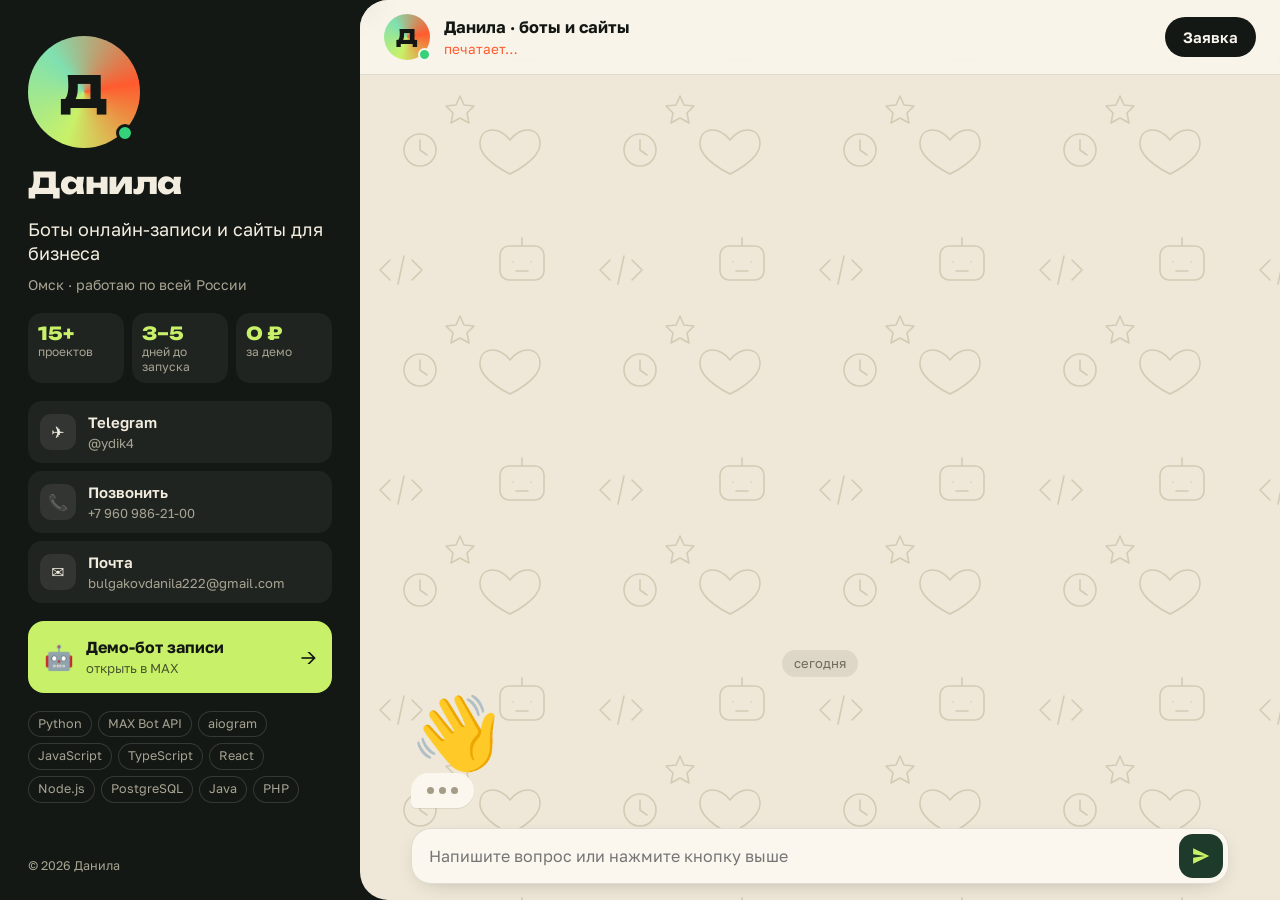
==== commit 76e2ddb5: "Портфолио в виде мессенджера Сайт работает как чат с ботом: кнопки-ответы, услуги и работы карточкам" ====
--- a/index.html
+++ b/index.html
@@ -21,13 +21,13 @@
 <meta property="og:image:height" content="630">
 <meta name="twitter:card" content="summary_large_image">
 <meta name="twitter:image" content="https://portfolio-wor-mythol.vercel.app/og.png">
-<meta name="theme-color" content="#070a17">
+<meta name="theme-color" content="#141814">
 <link rel="icon" href="favicon.svg" type="image/svg+xml">
 <link rel="icon" href="favicon-32.png" sizes="32x32" type="image/png">
 <link rel="apple-touch-icon" href="apple-touch-icon.png">
 <link rel="preconnect" href="https://fonts.googleapis.com">
 <link rel="preconnect" href="https://fonts.gstatic.com" crossorigin>
-<link href="https://fonts.googleapis.com/css2?family=Manrope:wght@400;500;600;700;800&family=Unbounded:wght@500;700;800&display=swap" rel="stylesheet">
+<link href="https://fonts.googleapis.com/css2?family=Golos+Text:wght@400;500;600;700&family=Unbounded:wght@600;800&display=swap" rel="stylesheet">
 <script type="application/ld+json">
 {
   "@context": "https://schema.org",
@@ -53,73 +53,56 @@
 <script>document.documentElement.classList.add("js")</script>
 </head>
 <body>
-<div class="progress" aria-hidden="true"></div>
-<div class="bg" aria-hidden="true">
-  <i class="blob blob--1"></i><i class="blob blob--2"></i><i class="blob blob--3"></i>
-  <span class="bg__grid"></span><span class="bg__noise"></span>
+<div class="app">
+  <aside class="side" id="side" aria-label="О разработчике">
+    <button class="side__close" id="sideClose" aria-label="Закрыть">×</button>
+    <div class="side__ava"><span>Д</span><i class="online"></i></div>
+    <h1 class="side__name"><span data-name>Данила</span></h1>
+    <p class="side__role">Боты онлайн-записи и&nbsp;сайты для бизнеса</p>
+    <p class="side__city"><span data-city>Омск</span> · работаю по всей России</p>
+    <ul class="side__facts">
+      <li><b>15+</b><span>проектов</span></li>
+      <li><b>3–5</b><span>дней до запуска</span></li>
+      <li><b>0 ₽</b><span>за демо</span></li>
+    </ul>
+    <div class="side__links" id="links"></div>
+    <a class="side__demo" href="https://max.ru/se14584130_bot" target="_blank" rel="noopener"><span>🤖</span><span><b>Демо-бот записи</b><small>открыть в MAX</small></span><em>→</em></a>
+    <div class="side__stack">
+      <span>Python</span><span>MAX Bot API</span><span>aiogram</span><span>JavaScript</span><span>TypeScript</span><span>React</span><span>Node.js</span><span>PostgreSQL</span><span>Java</span><span>PHP</span>
+    </div>
+    <p class="side__foot">© <span id="year"></span> <span data-name>Данила</span> <span id="platforms"></span></p>
+  </aside>
+
+  <section class="win" aria-label="Чат">
+    <header class="win__head">
+      <button class="win__ava" id="sideOpen" aria-label="О разработчике"><span>Д</span><i class="online"></i></button>
+      <div class="win__who">
+        <b><span data-name>Данила</span> · боты и сайты</b>
+        <small id="status">в сети</small>
+      </div>
+      <a class="win__cta" href="#" id="headCta">Заявка</a>
+    </header>
+    <div class="feed" id="feed" role="log" aria-live="polite">
+      <div class="feed__day"><span>сегодня</span></div>
+    </div>
+    <div class="dock">
+      <div class="replies" id="replies" aria-label="Быстрые ответы"></div>
+      <form class="composer" id="composer" autocomplete="off">
+        <input id="say" placeholder="Напишите вопрос или нажмите кнопку выше" aria-label="Сообщение" maxlength="400">
+        <button type="submit" aria-label="Отправить"><svg viewBox="0 0 24 24" width="22" height="22"><path fill="currentColor" d="M3.4 20.4 21 12 3.4 3.6 3.4 10l12.6 2-12.6 2z"/></svg></button>
+      </form>
+    </div>
+  </section>
 </div>
-<div class="glow" aria-hidden="true"></div>
-
-<header class="top">
-  <div class="wrap top__in">
-    <a href="#" class="logo"><span class="logo__dot"></span><span data-name>Данила</span></a>
-    <nav class="nav" id="nav">
-      <a href="#services">Услуги</a>
-      <a href="#cases">Работы</a>
-      <a href="#how">Как работаю</a>
-      <a href="#contact" class="btn btn--sm" data-magnetic>Связаться</a>
-    </nav>
-    <button class="burger" aria-label="Меню" aria-expanded="false" aria-controls="nav"><span></span></button>
-  </div>
-</header>
-
-<main>
-<section class="hero">
-  <div class="wrap hero__in">
-    <div class="hero__text">
-      <p class="pill" data-reveal><span class="pill__dot"></span><span>Беру новые проекты · <span data-city>Омск</span>, работаю по всей России</span></p>
-      <h1 data-reveal>Боты и&nbsp;сайты, которые <span class="rotator" aria-live="polite"><span class="rotator__word is-on">приводят клиентов</span><span class="rotator__word">записывают 24/7</span><span class="rotator__word">не&nbsp;теряют заявки</span><span class="rotator__word">окупаются</span></span></h1>
-      <p class="lead" data-reveal>Клиент сам записывается в MAX или Telegram в любое время, получает напоминание, а вы видите каждую запись. Покажу рабочее демо до оплаты, запуск за 3–5 дней.</p>
-      <div class="hero__cta" data-reveal>
-        <a href="#contact" class="btn btn--glow" data-magnetic>Обсудить задачу <span class="btn__arrow">→</span></a>
-        <a href="https://max.ru/se14584130_bot" class="btn btn--ghost" target="_blank" rel="noopener" data-magnetic>Попробовать демо-бота</a>
-      </div>
-      <ul class="facts" data-reveal>
-        <li><b><span data-count="15">15</span>+</b><span>проектов: боты, сайты, приложения</span></li>
-        <li><b><span data-count="3">3</span>–<span data-count="5">5</span> дней</b><span>от заявки до запуска</span></li>
-        <li><b><span data-count="50">50</span> / <span data-count="50">50</span></b><span>оплата: после демо и после запуска</span></li>
-      </ul>
-    </div>
-
-    <div class="hero__stage" data-tilt>
-      <div class="phone">
-        <div class="phone__notch"></div>
-        <div class="chat__head"><span class="chat__ava">B</span><span><b>Bookly · запись</b><small>бот · онлайн</small></span></div>
-        <div class="chat" id="chat" aria-label="Пример диалога с ботом записи"></div>
-      </div>
-      <div class="float float--1"><span class="float__ico">🔔</span><span><b>Новая запись</b><small>Маникюр · пт, 11:00</small></span></div>
-      <div class="float float--2"><span class="float__ico">⏰</span><span><b>Напоминание</b><small>отправлено за 24 ч</small></span></div>
-      <div class="float float--3"><span class="float__ico">📈</span><span><b>+12 записей</b><small>за эту неделю</small></span></div>
-      <div class="orbit" aria-hidden="true"><i></i></div>
-    </div>
-  </div>
-  <a href="#services" class="scroll-hint" aria-label="Листать вниз"><span></span></a>
-</section>
-
-<div class="marquee" aria-label="Технологии">
-  <div class="marquee__track">
-    <span>MAX Bot API</span><span>Telegram</span><span>Python</span><span>aiogram</span><span>JavaScript</span><span>TypeScript</span><span>React</span><span>Node.js</span><span>NestJS</span><span>PostgreSQL</span><span>Redis</span><span>Electron</span><span>WebRTC</span><span>Java 21</span><span>Paper API</span><span>PHP 8</span><span>Docker</span><span>Vercel</span>
-  </div>
-</div>
-
+
+<div class="src" id="src">
+<p class="src__note">Этот сайт работает как чат. Если вы видите этот текст, включите JavaScript, а ниже вся информация обычным списком.</p>
 <section id="services" class="section">
   <div class="wrap">
-    <p class="kicker">01 · Услуги</p>
-    <h2 data-split>Что я делаю</h2>
-    <p class="sub" data-reveal>Стоимость обсуждаем под вашу задачу и фиксируем до начала работы. Правки в рамках задачи бесплатно.</p>
+    <h2>Услуги</h2>
+    <p class="sub">Стоимость обсуждаем под вашу задачу и фиксируем до начала работы. Правки в рамках задачи бесплатно.</p>
     <div class="cards">
-      <article class="card" data-reveal data-tilt>
-        <span class="card__ico"><svg viewBox="0 0 24 24" fill="none" stroke="currentColor" stroke-width="1.8" stroke-linecap="round" stroke-linejoin="round"><rect x="4" y="8" width="16" height="11" rx="3"/><path d="M12 4v4M9 13h.01M15 13h.01M9.5 16.5h5"/></svg></span>
+      <article class="card">
         <h3>Бот записи</h3>
         <!-- PRICE <p class="price">9 900 ₽</p> -->
         <ul>
@@ -129,9 +112,8 @@
           <li>Уведомления администратору</li>
         </ul>
       </article>
-      <article class="card card--accent" data-reveal data-tilt>
+      <article class="card card--accent">
         <!-- PRICE <span class="badge">Выгоднее</span> -->
-        <span class="card__ico"><svg viewBox="0 0 24 24" fill="none" stroke="currentColor" stroke-width="1.8" stroke-linecap="round" stroke-linejoin="round"><path d="M12 3l2.6 5.3 5.9.9-4.3 4.1 1 5.8L12 16.4 6.8 19.1l1-5.8L3.5 9.2l5.9-.9z"/></svg></span>
         <h3>Бот + сайт</h3>
         <!-- PRICE <p class="price">14 900 ₽ <s>19 800</s></p> -->
         <ul>
@@ -141,8 +123,7 @@
           <li>Размещение в интернете</li>
         </ul>
       </article>
-      <article class="card" data-reveal data-tilt>
-        <span class="card__ico"><svg viewBox="0 0 24 24" fill="none" stroke="currentColor" stroke-width="1.8" stroke-linecap="round" stroke-linejoin="round"><rect x="3" y="4" width="18" height="16" rx="2.5"/><path d="M3 9h18M7 6.5h.01M10 6.5h.01M7 13h6M7 16h10"/></svg></span>
+      <article class="card">
         <h3>Сайт / лендинг</h3>
         <!-- PRICE <p class="price">9 900 ₽</p> -->
         <ul>
@@ -154,27 +135,19 @@
       </article>
     </div>
     <div class="extra">
-      <div data-reveal><b>Поддержка</b> по месяцам: хостинг, мелкие правки, обновление цен и услуг.</div>
-      <div data-reveal><b>Бот или сервис по ТЗ</b>: интеграции с API, админки, Mini App.</div>
-      <div data-reveal><b>Плагины Minecraft (Paper)</b>: новые плагины и доработки готовых.</div>
+      <div><b>Поддержка</b> по месяцам: хостинг, мелкие правки, обновление цен и услуг.</div>
+      <div><b>Бот или сервис по ТЗ</b>: интеграции с API, админки, Mini App.</div>
+      <div><b>Плагины Minecraft (Paper)</b>: новые плагины и доработки готовых.</div>
     </div>
   </div>
 </section>
 
 <section id="cases" class="section section--alt">
   <div class="wrap">
-    <p class="kicker">02 · Портфолио</p>
-    <h2 data-split>Работы</h2>
-    <p class="sub" data-reveal>Реальные проекты. Скриншоты сняты на демо-данных. Нажмите на картинку, чтобы увеличить.</p>
-    <div class="filters" role="tablist" data-reveal>
-      <button class="chip is-on" data-f="all">Все</button>
-      <button class="chip" data-f="biz">Для бизнеса</button>
-      <button class="chip" data-f="web">Сайты</button>
-      <button class="chip" data-f="app">Приложения</button>
-      <button class="chip" data-f="game">Игры</button>
-    </div>
-
-    <article class="case" data-reveal data-tags="biz">
+    <h2>Работы</h2>
+    <p class="sub">Реальные проекты. Скриншоты сняты на демо-данных. Нажмите на картинку, чтобы увеличить.</p>
+
+    <article class="case" data-tags="biz">
       <div class="case__gallery case__gallery--tall">
         <img src="img/bookly-1-menu.webp" alt="Bookly: меню бота и выбор услуги" loading="lazy">
         <img src="img/bookly-2-date-time.webp" alt="Bookly: выбор мастера, даты и времени" loading="lazy">
@@ -185,11 +158,11 @@
         <p><b>Задача.</b> Салоны и студии теряли записи после блокировки WhatsApp и проблем с Telegram, администратор часами переписывался с клиентами.</p>
         <p><b>Решение.</b> Клиент сам выбирает услугу, мастера и свободное время 24/7, получает подтверждение и напоминание. Администратору приходит уведомление о каждой записи. Один сервер обслуживает много салонов: новый создаётся из шаблона (салон красоты, ногти, барбершоп, парикмахерская) за несколько минут.</p>
         <p class="tags">MAX Bot API · Python · вебхуки · сервер в РФ</p>
-        <a class="link" data-magnetic href="https://max.ru/se14584130_bot" target="_blank" rel="noopener">Открыть демо-бота →</a>
-      </div>
-    </article>
-
-    <article class="case" data-reveal data-tags="web biz">
+        <a class="link" href="https://max.ru/se14584130_bot" target="_blank" rel="noopener">Открыть демо-бота →</a>
+      </div>
+    </article>
+
+    <article class="case" data-tags="web biz">
       <div class="case__gallery">
         <img src="img/shelk-hero.webp" alt="Шёлк: первый экран сайта студии красоты" loading="lazy">
         <img src="img/shelk-lookbook.webp" alt="Шёлк: лукбук дизайнов маникюра" loading="lazy">
@@ -200,11 +173,11 @@
         <h3>«Шёлк» — сайт студии красоты</h3>
         <p>Демо-проект по мотивам сайтов известных салонов: фото на первом экране, прайс по направлениям, лукбук дизайнов с одной ценой, мастера, клубная карта и сертификаты. Онлайн-запись в 4 шага прямо на сайте: услуга, мастер, свободное время, контакты. На телефоне кнопки «Позвонить» и «Записаться» всегда внизу экрана.</p>
         <p class="tags">HTML · CSS · JavaScript · Vercel</p>
-        <a class="link" data-magnetic href="https://salon-shelk.vercel.app/" target="_blank" rel="noopener">Открыть сайт →</a>
-      </div>
-    </article>
-
-    <article class="case" data-reveal data-tags="web biz">
+        <a class="link" href="https://salon-shelk.vercel.app/" target="_blank" rel="noopener">Открыть сайт →</a>
+      </div>
+    </article>
+
+    <article class="case" data-tags="web biz">
       <div class="case__gallery">
         <img src="img/happykids-desktop.webp" alt="Happy Kids: первый экран сайта" loading="lazy">
         <img src="img/happykids-services.webp" alt="Happy Kids: блок программ" loading="lazy">
@@ -218,7 +191,7 @@
       </div>
     </article>
 
-    <article class="case" data-reveal data-tags="app biz">
+    <article class="case" data-tags="app biz">
       <div class="case__gallery">
         <img src="img/planner-2-kanban-wide.webp" alt="Планировщик: канбан-доска" loading="lazy">
         <img src="img/planner-1-boards.webp" alt="Планировщик: список досок" loading="lazy">
@@ -231,7 +204,7 @@
       </div>
     </article>
 
-    <article class="case" data-reveal data-tags="web game">
+    <article class="case" data-tags="web game">
       <div class="case__gallery">
         <img src="img/wormythol-home-desktop.webp" alt="WorMythol: главная страница" loading="lazy">
         <img src="img/wormythol-servers-desktop.webp" alt="WorMythol: статус серверов" loading="lazy">
@@ -245,7 +218,7 @@
       </div>
     </article>
 
-    <article class="case" data-reveal data-tags="app">
+    <article class="case" data-tags="app">
       <div class="case__gallery">
         <img src="img/echonet-chat.webp" alt="EchoNet: текстовый чат" loading="lazy">
         <img src="img/echonet-voice.webp" alt="EchoNet: голосовой канал" loading="lazy">
@@ -258,7 +231,7 @@
       </div>
     </article>
 
-    <article class="case" data-reveal data-tags="game">
+    <article class="case" data-tags="game">
       <div class="case__gallery case__gallery--dark">
         <img src="img/rpgfishing-hud.webp" alt="RPG Fishing: HUD мини-игры вываживания" loading="lazy">
         <img src="img/rpgfishing-hud-loot.webp" alt="RPG Fishing: уведомления об улове" loading="lazy">
@@ -270,7 +243,7 @@
       </div>
     </article>
 
-    <article class="case" data-reveal data-tags="biz app">
+    <article class="case" data-tags="biz app">
       <div class="case__body case__body--wide">
         <h3>Ещё проекты</h3>
         <ul class="more">
@@ -289,16 +262,14 @@
 
 <section id="how" class="section">
   <div class="wrap">
-    <p class="kicker">03 · Процесс</p>
-    <h2 data-split>Как работаю</h2>
-    <ol class="steps" data-steps>
-      <span class="steps__line" aria-hidden="true"><i></i></span>
-      <li data-reveal><b>Заявка</b><span>Пишете, чем занимаетесь и что нужно. Отвечу в течение дня.</span></li>
-      <li data-reveal><b>Демо</b><span>Настраиваю бота или макет сайта под вас и показываю. Бесплатно.</span></li>
-      <li data-reveal><b>50% предоплата</b><span>Только если демо понравилось. Дальше довожу до готового.</span></li>
-      <li data-reveal><b>Запуск</b><span>Подключаю, проверяем вместе, оплачиваете остаток. Остаюсь на связи.</span></li>
+    <h2>Как работаю</h2>
+    <ol class="steps">
+      <li><b>Заявка</b><span>Пишете, чем занимаетесь и что нужно. Отвечу в течение дня.</span></li>
+      <li><b>Демо</b><span>Настраиваю бота или макет сайта под вас и показываю. Бесплатно.</span></li>
+      <li><b>50% предоплата</b><span>Только если демо понравилось. Дальше довожу до готового.</span></li>
+      <li><b>Запуск</b><span>Подключаю, проверяем вместе, оплачиваете остаток. Остаюсь на связи.</span></li>
     </ol>
-    <div class="faq" data-reveal>
+    <div class="faq">
       <details><summary>Почему бот в MAX, а не в WhatsApp?</summary><p>MAX работает в России без ограничений и уже установлен у многих клиентов. Могу сделать бота и в Telegram, или в обоих сразу.</p></details>
       <details><summary>Мне нужно что-то настраивать самому?</summary><p>Нет. Пришлите список услуг, мастеров и график, остальное сделаю я. Менять цены и расписание можно потом самостоятельно или через поддержку.</p></details>
       <details><summary>Работаете с самозанятыми и юрлицами?</summary><p>Да. Оплата частями: 50% после демо, 50% после запуска.</p></details>
@@ -310,30 +281,14 @@
 <section id="contact" class="section section--dark">
   <div class="wrap contact">
     <div>
-      <p class="kicker">04 · Контакты</p>
-      <h2 data-split>Обсудим задачу?</h2>
+      <h2>Обсудим задачу?</h2>
       <p class="sub">Напишите в мессенджер или оставьте заявку. Отвечу в течение дня и предложу решение с ценой.</p>
-      <div class="contact__links" id="links"></div>
-    </div>
-    <form class="form" id="form" data-reveal>
-      <label>Как вас зовут<input name="name" required autocomplete="name"></label>
-      <label>Телефон или ник в мессенджере<input name="contact" required></label>
-      <label>Что нужно сделать<textarea name="msg" rows="4" placeholder="Например: бот записи для салона, 3 мастера"></textarea></label>
-      <input type="text" name="_gotcha" class="hp" tabindex="-1" autocomplete="off">
-      <input type="hidden" name="_subject" value="Заявка с сайта-портфолио">
-      <button class="btn btn--glow" type="submit">Отправить заявку</button>
-      <p class="form__note" id="formNote"></p>
-    </form>
+      <div class="contact__links" id="srcLinks"></div>
+    </div>
+    
   </div>
 </section>
-</main>
-
-<footer class="foot">
-  <div class="wrap foot__in">
-    <span>© <span id="year"></span> <span data-name>Данила</span> · <span data-city>Омск</span></span>
-    <span id="platforms"></span>
-  </div>
-</footer>
+</div>
 
 <div class="lightbox" id="lb" hidden>
   <button class="lightbox__close" aria-label="Закрыть">×</button>
@@ -341,7 +296,6 @@
 </div>
 
 <script src="config.js"></script>
-<script src="main.js"></script>
-<script src="fx.js"></script>
+<script src="app.js"></script>
 </body>
 </html>
--- a/style.css
+++ b/style.css
@@ -1,271 +1,205 @@
 :root{
-  --bg:#070a17; --bg2:#0c1124; --card:rgba(255,255,255,.045); --card2:rgba(255,255,255,.07);
-  --ink:#eef1ff; --muted:#9aa3c7; --line:rgba(255,255,255,.1);
-  --acc:#7c5cff; --acc2:#22d3ee; --acc3:#f472b6;
-  --grad:linear-gradient(110deg,#a78bfa 0%,#7c5cff 30%,#22d3ee 65%,#f472b6 100%);
-  --r:20px; --ease:cubic-bezier(.22,1,.36,1);
-  --gradLoop:linear-gradient(110deg,#a78bfa 0%,#7c5cff 20%,#22d3ee 45%,#f472b6 70%,#a78bfa 100%);
+  --ink:#141814; --paper:#efe8d8; --paper2:#e6dcc6; --cream:#fbf7ee;
+  --green:#1e3a2b; --green2:#2c5a41; --lime:#c8f169; --tomato:#ff5b2e;
+  --muted:#6f6a5c; --line:rgba(20,24,20,.12);
+  --side:#141814; --sideInk:#f3eddf; --sideMuted:#a8a493;
+  --r:22px; --ease:cubic-bezier(.22,1,.36,1);
   --head:"Unbounded",system-ui,sans-serif;
 }
 *{box-sizing:border-box;margin:0}
-html{scroll-behavior:smooth;background:var(--bg)}
-body{font:16px/1.65 "Manrope",system-ui,-apple-system,"Segoe UI",Roboto,Arial,sans-serif;color:var(--ink);background:var(--bg);-webkit-font-smoothing:antialiased;overflow-x:hidden}
+html,body{height:100%}
+body{font:16px/1.5 "Golos Text",system-ui,-apple-system,"Segoe UI",Roboto,Arial,sans-serif;color:var(--ink);background:var(--side);-webkit-font-smoothing:antialiased}
 img{max-width:100%;display:block}
-a{color:var(--acc2)}
-::selection{background:var(--acc);color:#fff}
-.wrap{max-width:1160px;margin:0 auto;padding:0 16px;position:relative}
-h1,h2,h3{font-family:var(--head);font-weight:700;letter-spacing:-.02em}
-h1{font-size:clamp(32px,5.4vw,62px);line-height:1.08}
-h2{font-size:clamp(28px,4vw,46px);line-height:1.12}
-h3{font-size:19px;line-height:1.3;font-weight:600}
-.sub{color:var(--muted);margin:14px 0 36px;max-width:640px;font-size:17px}
-.kicker{font:600 13px/1 var(--head);letter-spacing:.14em;text-transform:uppercase;color:var(--acc2);margin-bottom:16px;display:flex;align-items:center;gap:12px}
-.kicker::before{content:"";width:28px;height:1px;background:currentColor}
-
-/* ---------- фон ---------- */
-.progress{position:fixed;top:0;left:0;height:3px;width:100%;transform-origin:0 50%;transform:scaleX(0);background:var(--grad);z-index:60}
-.bg{position:fixed;inset:0;z-index:-1;overflow:hidden;pointer-events:none}
-.blob{position:absolute;border-radius:50%;filter:blur(90px);opacity:.55;will-change:transform}
-.blob--1{width:620px;height:620px;background:#5b3df5;top:-180px;right:-120px;animation:float1 22s ease-in-out infinite}
-.blob--2{width:520px;height:520px;background:#0e7490;bottom:-200px;left:-160px;animation:float2 26s ease-in-out infinite}
-.blob--3{width:380px;height:380px;background:#be185d;top:40%;left:45%;opacity:.28;animation:float3 30s ease-in-out infinite}
-@keyframes float1{50%{transform:translate(-140px,120px) scale(1.15)}}
-@keyframes float2{50%{transform:translate(180px,-140px) scale(1.1)}}
-@keyframes float3{50%{transform:translate(-220px,-60px) scale(.85)}}
-.bg__grid{position:absolute;inset:0;background-image:linear-gradient(var(--line) 1px,transparent 1px),linear-gradient(90deg,var(--line) 1px,transparent 1px);background-size:64px 64px;opacity:.35;-webkit-mask-image:radial-gradient(ellipse 80% 60% at 50% 0%,#000 30%,transparent 75%);mask-image:radial-gradient(ellipse 80% 60% at 50% 0%,#000 30%,transparent 75%)}
-.bg__noise{position:absolute;inset:-50%;opacity:.06;background-image:url("data:image/svg+xml,%3Csvg xmlns='http://www.w3.org/2000/svg' width='160' height='160'%3E%3Cfilter id='n'%3E%3CfeTurbulence type='fractalNoise' baseFrequency='.9' numOctaves='3' stitchTiles='stitch'/%3E%3C/filter%3E%3Crect width='100%25' height='100%25' filter='url(%23n)'/%3E%3C/svg%3E")}
-.glow{position:fixed;left:0;top:0;width:520px;height:520px;margin:-260px 0 0 -260px;border-radius:50%;background:radial-gradient(circle,rgba(124,92,255,.16),transparent 65%);pointer-events:none;z-index:0;opacity:0;transition:opacity .4s;will-change:transform}
-body.has-pointer .glow{opacity:1}
-
-/* ---------- кнопки ---------- */
-.btn{position:relative;display:inline-flex;align-items:center;justify-content:center;gap:10px;padding:15px 26px;border-radius:14px;background:var(--acc);color:#fff;font:700 16px/1.2 "Manrope",sans-serif;text-decoration:none;border:0;cursor:pointer;transition:transform .35s var(--ease),box-shadow .35s,background .3s;isolation:isolate}
-.btn--glow{background:linear-gradient(110deg,#7c5cff 0%,#5b8cff 25%,#22d3ee 50%,#5b8cff 75%,#7c5cff 100%);background-size:200% 100%;box-shadow:0 10px 40px -10px rgba(124,92,255,.8),inset 0 1px 0 rgba(255,255,255,.25);animation:shine 6s linear infinite}
-@keyframes shine{to{background-position:-200% 0}}
-.btn--glow:hover{box-shadow:0 16px 50px -8px rgba(124,92,255,1),inset 0 1px 0 rgba(255,255,255,.3)}
-.btn__arrow{transition:transform .3s var(--ease)}
-.btn:hover .btn__arrow{transform:translateX(4px)}
-.btn--ghost{background:rgba(255,255,255,.04);color:var(--ink);box-shadow:inset 0 0 0 1px var(--line);backdrop-filter:blur(8px)}
-.btn--ghost:hover{background:rgba(255,255,255,.09)}
-.btn--sm{padding:9px 18px;font-size:15px;border-radius:12px}
-
-/* ---------- шапка ---------- */
-.top{position:sticky;top:0;z-index:40;transition:background .3s,border-color .3s,backdrop-filter .3s;border-bottom:1px solid transparent}
-.top.is-scrolled{background:rgba(7,10,23,.72);backdrop-filter:blur(16px) saturate(140%);border-color:var(--line)}
-.top__in{display:flex;align-items:center;justify-content:space-between;height:70px}
-.logo{display:flex;align-items:center;gap:12px;font:700 17px/1 var(--head);color:var(--ink);text-decoration:none}
-.logo__dot{width:30px;height:30px;border-radius:9px;background:var(--grad);background-size:200% 200%;animation:hue 8s ease-in-out infinite;box-shadow:0 0 24px rgba(124,92,255,.6)}
-@keyframes hue{50%{background-position:100% 100%;transform:rotate(90deg)}}
-.nav{display:flex;align-items:center;gap:28px}
-.nav a:not(.btn){position:relative;color:var(--ink);text-decoration:none;font-weight:600;opacity:.8;transition:opacity .2s}
-.nav a:not(.btn)::after{content:"";position:absolute;left:0;right:0;bottom:-4px;height:2px;background:var(--grad);transform:scaleX(0);transform-origin:right;transition:transform .35s var(--ease)}
-.nav a:not(.btn):hover{opacity:1}
-.nav a:not(.btn):hover::after{transform:scaleX(1);transform-origin:left}
-.burger{display:none;background:none;border:0;width:42px;height:42px;cursor:pointer;position:relative}
-.burger span,.burger span::before,.burger span::after{position:absolute;left:10px;width:22px;height:2px;background:var(--ink);content:"";transition:.25s}
-.burger span{top:20px}.burger span::before{top:-7px;left:0}.burger span::after{top:7px;left:0}
-.burger[aria-expanded="true"] span{background:transparent}
-.burger[aria-expanded="true"] span::before{top:0;transform:rotate(45deg)}
-.burger[aria-expanded="true"] span::after{top:0;transform:rotate(-45deg)}
-
-/* ---------- герой ---------- */
-.hero{position:relative;overflow-x:clip;padding:64px 0 96px;min-height:calc(100vh - 70px);display:flex;align-items:center}
-.hero__in{display:grid;grid-template-columns:1.1fr .9fr;gap:56px;align-items:center;width:100%}
-.pill{display:inline-flex;align-items:center;gap:10px;padding:7px 16px 7px 12px;border-radius:999px;background:rgba(255,255,255,.05);box-shadow:inset 0 0 0 1px var(--line);font-size:14px;font-weight:600;color:#cdd3f5;margin-bottom:26px;backdrop-filter:blur(6px)}
-.pill__dot{width:8px;height:8px;border-radius:50%;background:#34d399;box-shadow:0 0 0 0 rgba(52,211,153,.7);animation:ping 2s infinite}
-@keyframes ping{70%{box-shadow:0 0 0 10px rgba(52,211,153,0)}100%{box-shadow:0 0 0 0 rgba(52,211,153,0)}}
-.rotator{display:inline-grid;vertical-align:top}
-.rotator__word{grid-area:1/1;background:var(--gradLoop);background-size:200% 100%;-webkit-background-clip:text;background-clip:text;color:transparent;animation:shine 8s linear infinite;opacity:0;transform:translateY(.45em) rotateX(-60deg);filter:blur(6px);transition:opacity .6s var(--ease),transform .7s var(--ease),filter .6s;transform-origin:50% 100%}
-.rotator__word.is-on{opacity:1;transform:none;filter:none}
-.rotator__word.is-out{opacity:0;transform:translateY(-.45em) rotateX(60deg);filter:blur(6px)}
-.lead{font-size:18.5px;color:var(--muted);margin:24px 0 34px;max-width:560px}
-.hero__cta{display:flex;flex-wrap:wrap;gap:14px}
-.facts{list-style:none;padding:0;display:grid;grid-template-columns:repeat(3,1fr);gap:14px;margin-top:44px}
-.facts li{padding:16px 18px;border-radius:16px;background:var(--card);box-shadow:inset 0 0 0 1px var(--line)}
-.facts b{display:block;font:700 24px/1.2 var(--head);margin-bottom:4px}
-.facts li>span{color:var(--muted);font-size:14px;line-height:1.4;display:block}
-
-.hero__stage{position:relative;height:600px;perspective:1200px;transform-style:preserve-3d}
-.phone{position:absolute;left:50%;top:50%;width:300px;height:590px;margin:-295px 0 0 -150px;border-radius:44px;background:#0d1226;padding:14px;box-shadow:0 0 0 2px #232a4a,0 0 0 9px #0a0e1f,0 50px 100px -30px rgba(0,0,0,.8),0 0 120px -20px rgba(124,92,255,.55);transform:rotateY(-12deg) rotateX(6deg);transition:transform .6s var(--ease);display:flex;flex-direction:column;overflow:hidden}
-.phone__notch{position:absolute;top:12px;left:50%;width:96px;height:26px;margin-left:-48px;border-radius:20px;background:#000;z-index:2}
-.chat__head{display:flex;align-items:center;gap:10px;padding:34px 10px 12px;border-bottom:1px solid var(--line)}
-.chat__head b{display:block;font-size:14.5px}
-.chat__head small{display:block;font-size:12px;color:#34d399}
-.chat__ava{width:36px;height:36px;border-radius:50%;display:grid;place-items:center;font-weight:800;background:var(--grad);color:#fff}
-.chat{flex:1;min-height:0;display:flex;flex-direction:column;justify-content:flex-end;gap:8px;padding:12px 6px 6px;overflow:hidden;font-size:13.5px;line-height:1.4}
-.msg{max-width:84%;padding:9px 12px;border-radius:16px;animation:pop .5s var(--ease) both}
-.msg--bot{align-self:flex-start;background:#1a2142;border-bottom-left-radius:5px}
-.msg--me{align-self:flex-end;background:linear-gradient(135deg,#7c5cff,#5b8cff);border-bottom-right-radius:5px}
-.msg--ok{align-self:flex-start;background:rgba(52,211,153,.14);box-shadow:inset 0 0 0 1px rgba(52,211,153,.4)}
-.msg__btns{display:flex;flex-wrap:wrap;gap:6px;margin-top:8px}
-.msg__btns span{padding:4px 10px;border-radius:9px;background:rgba(255,255,255,.08);font-size:12.5px;transition:background .3s,transform .3s}
-.msg__btns span.is-pick{background:#7c5cff;transform:scale(1.08)}
-.typing{align-self:flex-start;display:flex;gap:4px;padding:12px 14px;border-radius:16px;background:#1a2142;animation:pop .3s var(--ease) both}
-.typing i{width:6px;height:6px;border-radius:50%;background:#9aa3c7;animation:dot 1s infinite}
-.typing i:nth-child(2){animation-delay:.15s}.typing i:nth-child(3){animation-delay:.3s}
+button{font:inherit;color:inherit}
+a{color:var(--green2)}
+
+/* ---------- каркас ---------- */
+.app{display:grid;grid-template-columns:360px 1fr;height:100vh;height:100dvh}
+html:not(.js) .app{display:none}
+
+/* ---------- профиль слева ---------- */
+.side{position:relative;background:var(--side);color:var(--sideInk);padding:36px 28px 24px;overflow-y:auto;display:flex;flex-direction:column;gap:18px;scrollbar-width:thin}
+.side__close{display:none}
+.side__ava,.win__ava{position:relative;display:grid;place-items:center;border-radius:50%;background:conic-gradient(from 200deg,var(--lime),#7fe0b0,var(--tomato),var(--lime));color:var(--ink);font:800 44px/1 var(--head)}
+.side__ava{width:112px;height:112px;flex:none;background:none;isolation:isolate}
+.side__ava::before{content:"";position:absolute;inset:0;border-radius:50%;background:conic-gradient(from 200deg,var(--lime),#7fe0b0,var(--tomato),var(--lime));animation:spin 14s linear infinite;z-index:-1}
+@keyframes spin{to{transform:rotate(360deg)}}
+.online{position:absolute;right:6px;bottom:6px;width:18px;height:18px;border-radius:50%;background:#34d27b;border:3px solid var(--side)}
+.side__name{font:800 30px/1.1 var(--head);letter-spacing:-.02em}
+.side__role{font-size:18px;line-height:1.35;color:var(--sideInk)}
+.side__city{color:var(--sideMuted);font-size:14px;margin-top:-10px}
+.side__facts{list-style:none;padding:0;display:grid;grid-template-columns:repeat(3,1fr);gap:8px}
+.side__facts li{background:rgba(255,255,255,.05);border-radius:14px;padding:10px 10px 9px}
+.side__facts b{display:block;font:800 18px/1.2 var(--head);color:var(--lime)}
+.side__facts span{font-size:12px;color:var(--sideMuted);line-height:1.25;display:block}
+.links{display:grid;gap:8px}
+.links a{display:flex;align-items:center;gap:12px;padding:10px 12px;border-radius:14px;text-decoration:none;color:inherit;background:rgba(255,255,255,.05);transition:background .25s,transform .3s var(--ease)}
+.links a:hover{background:rgba(255,255,255,.1);transform:translateX(4px)}
+.links b{display:block;font-weight:600;font-size:15px}
+.links small{display:block;color:var(--sideMuted);font-size:13px}
+.ico{width:36px;height:36px;border-radius:11px;display:grid;place-items:center;background:rgba(255,255,255,.08);flex:none}
+.side__demo{display:flex;align-items:center;gap:12px;padding:14px 16px;border-radius:16px;background:var(--lime);color:var(--ink);text-decoration:none;transition:transform .3s var(--ease),box-shadow .3s}
+.side__demo:hover{transform:translateY(-2px) rotate(-1deg);box-shadow:0 12px 30px -10px rgba(200,241,105,.6)}
+.side__demo>span:first-child{font-size:24px}
+.side__demo b{display:block}
+.side__demo small{display:block;font-size:13px;opacity:.7}
+.side__demo em{margin-left:auto;font-style:normal;font-size:20px;transition:transform .3s var(--ease)}
+.side__demo:hover em{transform:translateX(4px)}
+.side__stack{display:flex;flex-wrap:wrap;gap:6px}
+.side__stack span{font-size:12.5px;padding:4px 10px;border-radius:999px;box-shadow:inset 0 0 0 1px rgba(255,255,255,.14);color:var(--sideMuted)}
+.side__foot{margin-top:auto;font-size:12.5px;color:var(--sideMuted)}
+.side__foot a{color:var(--sideMuted)}
+
+/* ---------- окно чата ---------- */
+.win{position:relative;display:flex;flex-direction:column;min-width:0;min-height:0;background:var(--paper);border-radius:28px 0 0 28px;overflow:hidden}
+.win::before{content:"";position:absolute;inset:0;pointer-events:none;opacity:.5;background-image:url("data:image/svg+xml,%3Csvg xmlns='http://www.w3.org/2000/svg' width='220' height='220' fill='none' stroke='%23b9ad90' stroke-width='1.6' stroke-linecap='round' stroke-linejoin='round'%3E%3Cpath d='M30 40l-10 10 10 10M52 40l10 10-10 10M44 36l-6 28'/%3E%3Crect x='140' y='26' width='44' height='34' rx='9'/%3E%3Cpath d='M162 18v8M153 42h.1M171 42h.1M156 51h12'/%3E%3Ccircle cx='60' cy='150' r='16'/%3E%3Cpath d='M60 140v10l7 5'/%3E%3Cpath d='M150 140c10-14 30-14 30 4 0 16-30 30-30 30s-30-14-30-30c0-18 20-18 30-4z'/%3E%3Cpath d='M100 96l4 9 10 1-7 7 2 10-9-5-9 5 2-10-7-7 10-1z'/%3E%3C/svg%3E");background-size:220px}
+.win__head{position:relative;z-index:2;display:flex;align-items:center;gap:14px;padding:14px 24px;background:rgba(251,247,238,.82);backdrop-filter:blur(12px);border-bottom:1px solid var(--line)}
+.win__ava{width:46px;height:46px;font-size:20px;border:0;cursor:default;flex:none;padding:0}
+.win__ava .online{right:-1px;bottom:-1px;width:13px;height:13px;border-width:2px;border-color:var(--cream)}
+.win__who{min-width:0}
+.win__who b{display:block;font-weight:700;font-size:16.5px;white-space:nowrap;overflow:hidden;text-overflow:ellipsis}
+.win__who small{display:block;font-size:13.5px;color:#2f9e5f}
+.win__who small.is-typing{color:var(--tomato)}
+.win__cta{margin-left:auto;flex:none;padding:9px 18px;border-radius:999px;background:var(--ink);color:var(--cream);text-decoration:none;font-weight:600;font-size:15px;transition:transform .3s var(--ease),background .3s}
+.win__cta:hover{background:var(--green);transform:translateY(-1px)}
+
+.feed{position:relative;z-index:1;flex:1;min-height:0;overflow-y:auto;padding:24px clamp(14px,4vw,64px) 12px;display:flex;flex-direction:column;gap:6px;scrollbar-width:thin}
+.feed>:first-child{margin-top:auto}
+.feed__day{align-self:center;margin:0 0 12px}
+.feed__day span{display:inline-block;padding:4px 12px;border-radius:999px;background:rgba(20,24,20,.08);font-size:13px;color:var(--muted)}
+
+.row{display:flex;animation:in .45s var(--ease) both}
+.row--me{justify-content:flex-end}
+.row--me+.row--bot,.row--bot+.row--me{margin-top:10px}
+@keyframes in{from{opacity:0;transform:translateY(14px) scale(.96)}}
+.row--bot{transform-origin:0 100%}
+.row--me{transform-origin:100% 100%}
+.msg{position:relative;max-width:min(560px,82%);padding:10px 14px 8px;border-radius:20px;background:var(--cream);box-shadow:0 1px 0 rgba(20,24,20,.08);line-height:1.45;overflow-wrap:anywhere}
+.row--bot .msg{border-bottom-left-radius:6px}
+.row--me .msg{background:var(--green);color:#f4efe3;border-bottom-right-radius:6px}
+.row--wide .msg{max-width:min(640px,94%);width:100%}
+.row--bare .msg{background:none;box-shadow:none;padding:0;max-width:100%}
+.row--bare.row--wide .msg{max-width:100%}
+.msg p{margin-top:8px}
+.msg__meta{float:right;margin:6px 0 -2px 12px;font-size:11.5px;color:var(--muted);line-height:1.6}
+.row--me .msg__meta{color:#a9c6b4}
+.tick{font-style:normal;letter-spacing:-.25em;margin-right:.2em}
+.tick.is-read{color:var(--lime)}
+.row--typing .msg{display:flex;gap:5px;padding:14px 16px}
+.row--typing i{width:7px;height:7px;border-radius:50%;background:#a49c86;animation:dot 1s infinite}
+.row--typing i:nth-child(2){animation-delay:.15s}.row--typing i:nth-child(3){animation-delay:.3s}
 @keyframes dot{50%{transform:translateY(-4px);opacity:.4}}
-@keyframes pop{from{opacity:0;transform:translateY(12px) scale(.95)}}
-
-.float{position:absolute;display:flex;align-items:center;gap:12px;padding:12px 16px;border-radius:16px;background:rgba(18,24,52,.72);backdrop-filter:blur(14px);box-shadow:inset 0 0 0 1px rgba(255,255,255,.12),0 20px 40px -12px rgba(0,0,0,.6);font-size:13px;white-space:nowrap;transform:translateZ(60px);z-index:3}
-.float b{display:block;font-size:14px}
-.float small{color:var(--muted)}
-.float__ico{width:34px;height:34px;border-radius:10px;display:grid;place-items:center;background:rgba(255,255,255,.08);font-size:17px}
-.float--1{top:90px;left:-40px;animation:bob 6s ease-in-out infinite}
-.float--2{top:200px;right:-50px;animation:bob 7s ease-in-out -2s infinite}
-.float--3{bottom:50px;left:-30px;animation:bob 8s ease-in-out -4s infinite}
-@keyframes bob{50%{translate:0 -14px}}
-.orbit{position:absolute;left:50%;top:50%;width:520px;height:520px;margin:-260px 0 0 -260px;border-radius:50%;border:1px dashed rgba(255,255,255,.1);animation:spin 40s linear infinite;z-index:-1}
-.orbit i{position:absolute;top:-6px;left:50%;width:12px;height:12px;border-radius:50%;background:var(--acc2);box-shadow:0 0 20px var(--acc2)}
-@keyframes spin{to{transform:rotate(360deg)}}
-.scroll-hint{position:absolute;left:50%;bottom:24px;width:26px;height:42px;margin-left:-13px;border-radius:14px;box-shadow:inset 0 0 0 2px rgba(255,255,255,.25)}
-.scroll-hint span{position:absolute;left:50%;top:8px;width:4px;height:8px;margin-left:-2px;border-radius:2px;background:#fff;animation:wheel 1.8s infinite}
-@keyframes wheel{to{transform:translateY(14px);opacity:0}}
-
-/* ---------- бегущая строка ---------- */
-.marquee{overflow:hidden;border-block:1px solid var(--line);background:rgba(255,255,255,.02);padding:18px 0;-webkit-mask-image:linear-gradient(90deg,transparent,#000 10%,#000 90%,transparent);mask-image:linear-gradient(90deg,transparent,#000 10%,#000 90%,transparent)}
-.marquee__track{display:flex;gap:48px;width:max-content;animation:marquee 40s linear infinite}
-.marquee__track span{font:600 18px/1 var(--head);color:#8e97c2;white-space:nowrap;display:flex;align-items:center;gap:48px}
-.marquee__track span::after{content:"✦";color:var(--acc);font-size:14px}
-.marquee:hover .marquee__track{animation-play-state:paused}
-@keyframes marquee{to{transform:translateX(-50%)}}
-
-/* ---------- секции ---------- */
-.section{position:relative;padding:110px 0}
-.cards{display:grid;grid-template-columns:repeat(3,1fr);gap:22px;perspective:1000px}
-.card{--mx:50%;--my:50%;position:relative;background:var(--card);border-radius:var(--r);padding:32px 30px;box-shadow:inset 0 0 0 1px var(--line);transition:transform .5s var(--ease),box-shadow .3s;transform-style:preserve-3d;overflow:hidden}
-.card::before{content:"";position:absolute;inset:0;border-radius:inherit;background:radial-gradient(400px circle at var(--mx) var(--my),rgba(124,92,255,.22),transparent 45%);opacity:0;transition:opacity .4s;pointer-events:none}
-.card::after{content:"";position:absolute;inset:0;border-radius:inherit;padding:1px;background:radial-gradient(300px circle at var(--mx) var(--my),rgba(167,139,250,.9),transparent 60%);-webkit-mask:linear-gradient(#000 0 0) content-box,linear-gradient(#000 0 0);-webkit-mask-composite:xor;mask-composite:exclude;opacity:0;transition:opacity .4s;pointer-events:none}
-.card:hover::before,.card:hover::after{opacity:1}
-.card--accent{background:linear-gradient(160deg,rgba(124,92,255,.18),rgba(34,211,238,.06));box-shadow:inset 0 0 0 1px rgba(124,92,255,.5),0 30px 60px -30px rgba(124,92,255,.7)}
-.card__ico{display:grid;place-items:center;width:52px;height:52px;border-radius:15px;background:rgba(124,92,255,.15);color:#c4b5fd;margin-bottom:22px;box-shadow:inset 0 0 0 1px rgba(124,92,255,.35);transform:translateZ(30px)}
-.card__ico svg{width:26px;height:26px}
-.card h3{transform:translateZ(20px)}
-.badge{position:absolute;top:18px;right:18px;background:var(--grad);color:#fff;font-size:12px;font-weight:700;padding:4px 12px;border-radius:999px}
-.price{font:800 30px/1.2 var(--head);margin:6px 0 16px}
-.price s{font-size:16px;color:var(--muted);font-weight:500;margin-left:6px}
-.card ul{list-style:none;padding:0;color:var(--muted);margin-top:16px}
-.card li{position:relative;padding-left:26px;margin:9px 0}
-.card li::before{content:"";position:absolute;left:0;top:.5em;width:14px;height:8px;border-left:2px solid var(--acc2);border-bottom:2px solid var(--acc2);transform:rotate(-45deg)}
-.extra{display:grid;grid-template-columns:repeat(3,1fr);gap:22px;margin-top:22px;color:var(--muted);font-size:15px}
-.extra>div{padding:18px 20px;border-radius:16px;background:rgba(255,255,255,.025);box-shadow:inset 0 0 0 1px var(--line)}
-.extra b{color:var(--ink)}
-
-/* ---------- работы ---------- */
-.section--alt{background:linear-gradient(180deg,transparent,rgba(124,92,255,.05) 20%,rgba(34,211,238,.04) 80%,transparent)}
-.filters{display:flex;flex-wrap:wrap;gap:10px;margin-bottom:36px}
-.chip{border:0;background:rgba(255,255,255,.05);box-shadow:inset 0 0 0 1px var(--line);border-radius:999px;padding:9px 18px;font:600 15px/1 "Manrope",sans-serif;cursor:pointer;color:var(--ink);transition:background .3s,box-shadow .3s,transform .2s}
-.chip:hover{background:rgba(255,255,255,.1)}
-.chip.is-on{background:var(--grad);background-size:200% 100%;box-shadow:0 8px 24px -8px rgba(124,92,255,.8)}
-.case{display:grid;grid-template-columns:1.2fr 1fr;gap:36px;background:var(--card);border-radius:24px;padding:26px;margin-bottom:26px;align-items:start;box-shadow:inset 0 0 0 1px var(--line);transition:box-shadow .4s,background .4s}
-.case:hover{background:var(--card2);box-shadow:inset 0 0 0 1px rgba(124,92,255,.35),0 30px 60px -30px rgba(0,0,0,.7)}
-.case[hidden]{display:none}
-.case.is-filter-in{animation:pop .6s var(--ease) both}
-.case__gallery{display:grid;grid-template-columns:repeat(3,1fr);gap:10px}
-.case__gallery img{width:100%;aspect-ratio:16/10;object-fit:cover;object-position:top;border-radius:12px;cursor:zoom-in;background:var(--bg2);box-shadow:0 0 0 1px var(--line);transition:transform .6s var(--ease),box-shadow .3s,filter .3s;filter:saturate(.9)}
-.case__gallery img:hover{transform:scale(1.035) translateY(-3px);box-shadow:0 0 0 1px rgba(124,92,255,.6),0 18px 40px -16px rgba(0,0,0,.8);filter:none}
-.case__gallery img:first-child{grid-column:1/-1}
-.case__gallery--tall{grid-template-columns:repeat(3,1fr)}
-.case__gallery--tall img,.case__gallery--tall img:first-child{grid-column:auto;aspect-ratio:9/16}
-.case__gallery--dark{grid-template-columns:1fr}
-.case__gallery--dark img{object-fit:contain;background:#050816;aspect-ratio:2/1}
-.case__body p{margin:12px 0;color:#c3c9e6}
-.case__body h3{margin-bottom:6px;font-size:21px}
-.case__body--wide{grid-column:1/-1}
-.tags{font-size:14px;color:var(--muted)!important}
-.link{display:inline-block;font-weight:700;text-decoration:none;background:var(--grad);-webkit-background-clip:text;background-clip:text;color:transparent}
-.more{padding-left:20px;color:#c3c9e6;columns:2;column-gap:44px}
-.more li{margin:8px 0;break-inside:avoid}
-.more li::marker{color:var(--acc)}
-
-/* ---------- процесс ---------- */
-.steps{position:relative;list-style:none;padding:0;display:grid;grid-template-columns:repeat(4,1fr);gap:22px;counter-reset:s;margin-top:36px}
-.steps__line{position:absolute;left:40px;right:40px;top:43px;height:2px;background:var(--line);z-index:0}
-.steps__line i{position:absolute;inset:0;background:var(--grad);transform-origin:0 50%;transform:scaleX(var(--p,0));box-shadow:0 0 12px rgba(124,92,255,.8)}
-.steps li{position:relative;z-index:1;counter-increment:s;background:#0d1226;border-radius:var(--r);padding:24px;box-shadow:inset 0 0 0 1px var(--line)}
-.steps li::before{content:counter(s);display:grid;place-items:center;width:40px;height:40px;border-radius:12px;background:#151b38;box-shadow:inset 0 0 0 1px rgba(124,92,255,.5);color:#fff;font:700 16px/1 var(--head);margin-bottom:14px;transition:background .5s,box-shadow .5s}
-.steps li.is-lit::before{background:var(--grad);box-shadow:0 0 24px rgba(124,92,255,.8)}
-.steps b{display:block;margin-bottom:6px;font-size:17px}
-.steps span{color:var(--muted);font-size:15px}
-.faq{margin-top:56px;max-width:780px}
-.faq details{border-bottom:1px solid var(--line);padding:20px 0}
-.faq summary{cursor:pointer;font-weight:700;font-size:17px;list-style:none;display:flex;justify-content:space-between;gap:16px;align-items:center}
+
+.sticker{display:inline-block;font-size:72px;line-height:1;transform-origin:70% 80%;animation:wave 1.6s ease-in-out 2 .3s}
+@keyframes wave{10%,30%{transform:rotate(14deg)}20%,40%{transform:rotate(-8deg)}50%{transform:none}}
+
+/* карусели */
+.carousel{display:flex;gap:10px;overflow-x:auto;scroll-snap-type:x mandatory;padding:4px 2px 12px;scrollbar-width:thin;max-width:100%}
+.svc{flex:0 0 240px;scroll-snap-align:start;padding:18px;border-radius:20px;background:var(--cream);box-shadow:0 1px 0 rgba(20,24,20,.08);transition:transform .35s var(--ease)}
+.svc:hover{transform:translateY(-3px) rotate(-.6deg)}
+.svc--accent{background:var(--lime)}
+.svc__t{display:block;font:800 17px/1.2 var(--head);margin-bottom:10px}
+.svc ul{list-style:none;padding:0;font-size:14.5px}
+.svc li{padding-left:22px;position:relative;margin:5px 0}
+.svc li::before{content:"✓";position:absolute;left:0;color:var(--green2);font-weight:700}
+.case{flex:0 0 230px;scroll-snap-align:start;text-align:left;border:0;cursor:pointer;padding:8px 8px 12px;border-radius:20px;background:var(--cream);box-shadow:0 1px 0 rgba(20,24,20,.08);transition:transform .35s var(--ease),box-shadow .35s}
+.case:hover{transform:translateY(-4px) rotate(.6deg);box-shadow:0 18px 30px -18px rgba(20,24,20,.5)}
+.case__img{display:block;border-radius:14px;overflow:hidden;aspect-ratio:4/3;background:var(--paper2)}
+.case__img.is-dark{background:#0b1220}
+.case__img img{width:100%;height:100%;object-fit:cover;object-position:top;transition:transform .6s var(--ease)}
+.case__img.is-dark img{object-fit:contain}
+.case:hover .case__img img{transform:scale(1.06)}
+.case b{display:block;margin:10px 6px 2px;font-weight:700}
+.case small{display:block;margin:0 6px;color:var(--muted);font-size:13px;line-height:1.35}
+
+.gal{display:grid;grid-template-columns:repeat(2,1fr);gap:6px;width:100%;max-width:640px}
+.gal img{width:100%;aspect-ratio:16/10;object-fit:cover;object-position:top;border-radius:14px;cursor:zoom-in;background:var(--paper2);transition:transform .4s var(--ease)}
+.gal img:hover{transform:scale(1.02)}
+.gal img:first-child{grid-column:1/-1}
+.gal--tall{grid-template-columns:repeat(3,1fr)}
+.gal--tall img,.gal--tall img:first-child{grid-column:auto;aspect-ratio:9/16}
+.gal--dark{grid-template-columns:1fr}
+.gal--dark img{object-fit:contain;background:#0b1220;aspect-ratio:2/1}
+.tags{font-size:13.5px;color:var(--muted)}
+.btnlink{display:inline-block;margin-top:10px;padding:8px 14px;border-radius:12px;background:var(--ink);color:var(--cream);text-decoration:none;font-weight:600}
+.more{padding-left:18px;margin-top:6px;font-size:14.5px}
+.more li{margin:6px 0}
+
+.steps{list-style:none;padding:0;counter-reset:s;display:grid;gap:10px;margin:2px 0}
+.steps li{counter-increment:s;display:grid;grid-template-columns:34px 1fr;column-gap:12px;animation:in .5s var(--ease) both;animation-delay:calc(var(--i)*.18s)}
+.steps li::before{content:counter(s);grid-row:span 2;display:grid;place-items:center;width:34px;height:34px;border-radius:11px;background:var(--lime);font:800 15px/1 var(--head)}
+.steps b{font-weight:700}
+.steps span{color:var(--muted);font-size:14.5px}
+
+.faq details{border-top:1px solid var(--line);padding:9px 0}
+.faq details:first-child{border-top:0;padding-top:2px}
+.faq summary{cursor:pointer;font-weight:600;list-style:none;display:flex;justify-content:space-between;gap:12px}
 .faq summary::-webkit-details-marker{display:none}
-.faq summary::after{content:"+";flex:none;display:grid;place-items:center;width:32px;height:32px;border-radius:10px;background:rgba(255,255,255,.06);font-size:20px;color:var(--acc2);transition:transform .4s var(--ease),background .3s}
-.faq details[open] summary::after{transform:rotate(45deg);background:rgba(124,92,255,.3)}
-.faq p{color:var(--muted);margin-top:10px;animation:pop .4s var(--ease) both}
-
-/* ---------- контакты ---------- */
-.section--dark{background:radial-gradient(800px 400px at 15% 0%,rgba(124,92,255,.18),transparent 60%),radial-gradient(700px 400px at 100% 100%,rgba(34,211,238,.12),transparent 60%)}
-.section--dark .sub{color:var(--muted)}
-.contact{display:grid;grid-template-columns:1fr 1fr;gap:56px;align-items:start}
-.contact__links{display:flex;flex-direction:column;gap:12px;max-width:360px}
-.contact__links a{display:flex;align-items:center;gap:14px;padding:14px 18px;border-radius:16px;background:var(--card);box-shadow:inset 0 0 0 1px var(--line);color:#fff;text-decoration:none;font-weight:700;transition:transform .35s var(--ease),background .3s,box-shadow .3s}
-.contact__links a:hover{transform:translateX(6px);background:var(--card2);box-shadow:inset 0 0 0 1px rgba(124,92,255,.5)}
-.contact__links small{display:block;color:var(--muted);font-weight:500}
-.ico{width:40px;height:40px;border-radius:12px;display:grid;place-items:center;font-size:18px;flex:none}
-.form{position:relative;background:rgba(15,20,44,.7);backdrop-filter:blur(16px);border-radius:24px;padding:30px;display:grid;gap:16px;box-shadow:inset 0 0 0 1px var(--line),0 40px 80px -40px rgba(0,0,0,.8)}
-.form::before{content:"";position:absolute;inset:-1px;border-radius:inherit;padding:1px;background:var(--gradLoop);background-size:200% 100%;animation:shine 8s linear infinite;-webkit-mask:linear-gradient(#000 0 0) content-box,linear-gradient(#000 0 0);-webkit-mask-composite:xor;mask-composite:exclude;opacity:.6;pointer-events:none}
-.form label{display:grid;gap:8px;font-weight:700;font-size:15px}
-.form input,.form textarea{font:inherit;font-weight:500;color:var(--ink);background:rgba(255,255,255,.04);padding:13px 15px;border:0;box-shadow:inset 0 0 0 1px var(--line);border-radius:12px;width:100%;resize:vertical;transition:box-shadow .3s,background .3s}
-.form input::placeholder,.form textarea::placeholder{color:#6b7398}
-.form input:focus,.form textarea:focus{outline:none;background:rgba(124,92,255,.08);box-shadow:inset 0 0 0 1.5px var(--acc),0 0 0 4px rgba(124,92,255,.18)}
-.form__note{font-size:14px;color:var(--muted);min-height:1em}
+.faq summary::after{content:"+";color:var(--tomato);font-weight:700;transition:transform .3s var(--ease)}
+.faq details[open] summary::after{transform:rotate(45deg)}
+.faq p{color:var(--muted);font-size:14.5px;margin-top:6px}
+
+.links--chat a{background:rgba(20,24,20,.05);color:var(--ink)}
+.links--chat a:hover{background:rgba(20,24,20,.09)}
+.links--chat small{color:var(--muted)}
+.links--chat .ico{background:var(--paper)}
+
+.form{display:grid;gap:10px}
+.form__t{font:800 17px/1.2 var(--head)}
+.form label{display:grid;gap:4px;font-weight:600;font-size:14px}
+.form input,.form textarea{font:inherit;font-weight:400;padding:10px 12px;border:0;border-radius:12px;background:var(--paper);box-shadow:inset 0 0 0 1px var(--line);width:100%;resize:vertical;transition:box-shadow .25s,background .25s}
+.form input:focus,.form textarea:focus{outline:none;background:#fff;box-shadow:inset 0 0 0 2px var(--green2)}
+.send{padding:12px;border:0;border-radius:14px;background:var(--tomato);color:#fff;font-weight:700;cursor:pointer;transition:transform .3s var(--ease),filter .3s}
+.send:hover{transform:translateY(-1px);filter:brightness(1.05)}
+.form.is-sent{opacity:.6}
+.form__note{font-size:13.5px;color:var(--muted)}
+.form__note:empty{display:none}
 .hp{position:absolute;left:-9999px}
 
-.foot{padding:28px 0;border-top:1px solid var(--line);color:var(--muted);font-size:14px}
-.foot__in{display:flex;flex-wrap:wrap;justify-content:space-between;gap:12px}
-.foot a{color:var(--muted)}
-
-.lightbox{position:fixed;inset:0;z-index:70;background:rgba(3,5,14,.92);backdrop-filter:blur(8px);display:grid;place-items:center;padding:16px;cursor:zoom-out;animation:fade .3s both}
+/* ---------- низ: кнопки и ввод ---------- */
+.dock{position:relative;z-index:2;padding:8px clamp(14px,4vw,64px) 16px}
+.replies{display:flex;flex-wrap:wrap;gap:8px;justify-content:flex-end;margin-bottom:10px}
+.replies:empty{display:none}
+.qr{border:0;cursor:pointer;padding:9px 16px;border-radius:999px;background:var(--cream);box-shadow:inset 0 0 0 1.5px var(--green);color:var(--green);font-weight:600;font-size:15px;animation:in .4s var(--ease) both;animation-delay:calc(var(--i)*.06s);transition:background .25s,color .25s,transform .3s var(--ease)}
+.qr:hover{background:var(--green);color:var(--cream);transform:translateY(-2px)}
+.qr--main{background:var(--tomato);color:#fff;box-shadow:none}
+.qr--main:hover{background:#e84a20;color:#fff}
+.composer{display:flex;gap:8px;align-items:center;background:var(--cream);border-radius:20px;padding:6px 6px 6px 18px;box-shadow:0 6px 24px -14px rgba(20,24,20,.45),inset 0 0 0 1px var(--line)}
+.composer input{flex:1;min-width:0;border:0;background:none;font:inherit;padding:10px 0;outline:none}
+.composer button{width:44px;height:44px;border:0;border-radius:14px;display:grid;place-items:center;background:var(--green);color:var(--lime);cursor:pointer;transition:transform .3s var(--ease)}
+.composer button:hover{transform:scale(1.07) rotate(-8deg)}
+
+/* ---------- запасной контент без JS ---------- */
+.src{max-width:900px;margin:0 auto;padding:24px 16px;background:var(--cream)}
+.js .src{display:none}
+.src section{padding:24px 0}
+.src img{max-width:200px;display:inline-block}
+
+.lightbox{position:fixed;inset:0;z-index:70;background:rgba(10,12,10,.9);display:grid;place-items:center;padding:16px;cursor:zoom-out;animation:fade .25s both}
 .lightbox[hidden]{display:none}
-.lightbox img{max-width:100%;max-height:92vh;border-radius:12px;animation:pop .45s var(--ease) both}
-.lightbox__close{position:absolute;top:12px;right:16px;background:none;border:0;color:#fff;font-size:40px;cursor:pointer}
+.lightbox img{max-width:100%;max-height:92vh;border-radius:12px;animation:in .4s var(--ease) both}
+.lightbox__close{position:absolute;top:10px;right:16px;background:none;border:0;color:#fff;font-size:40px;cursor:pointer}
 @keyframes fade{from{opacity:0}}
 
-/* ---------- появление при прокрутке ---------- */
-.js [data-reveal]{opacity:0;transform:translateY(36px);filter:blur(6px);transition:opacity .9s var(--ease),transform 1s var(--ease),filter .9s var(--ease);transition-delay:var(--d,0s)}
-.js [data-reveal].is-in{opacity:1;transform:none;filter:none}
-.js [data-tilt][data-reveal].is-in{transition:opacity .9s var(--ease),transform .5s var(--ease),filter .9s var(--ease)}
-[data-split] .w{display:inline-block;overflow:hidden;vertical-align:top;padding-bottom:.08em}
-[data-split] .w>span{display:inline-block;transform:translateY(105%);transition:transform 1s var(--ease);transition-delay:calc(var(--i)*70ms)}
-[data-split].is-in .w>span{transform:none}
-
-@media (max-width:980px){
-  .hero{min-height:0}
-  .hero__in,.case,.contact{grid-template-columns:1fr}
-  .hero__stage{height:540px;max-width:460px;width:100%;margin:0 auto}
-  .phone{transform:scale(.88) rotateY(-8deg) rotateX(4deg)}
-  .cards,.extra{grid-template-columns:1fr}
-  .steps{grid-template-columns:1fr 1fr}
-  .steps__line{display:none}
-  .more{columns:1}
-  .card--accent{order:-1}
-}
-@media (max-width:720px){
-  .burger{display:block}
-  .nav{position:absolute;top:70px;left:0;right:0;flex-direction:column;align-items:stretch;gap:0;background:rgba(7,10,23,.96);backdrop-filter:blur(16px);border-bottom:1px solid var(--line);padding:8px 16px 18px;display:none}
-  .nav.is-open{display:flex;animation:pop .35s var(--ease) both}
-  .nav a:not(.btn){padding:14px 0;border-bottom:1px solid var(--line)}
-  .nav a:not(.btn)::after{display:none}
-  .nav .btn{margin-top:14px}
-  .hero{padding:24px 0 64px}
-  .hero__stage{height:460px}
-  .phone{transform:scale(.74);}
-  .float{transform:scale(.85);font-size:12px}
-  .float--1{left:-6px;top:20px}.float--2{right:-6px;top:auto;bottom:120px}.float--3{left:-6px;bottom:10px}
-  .orbit{width:400px;height:400px;margin:-200px 0 0 -200px}
-  .facts{grid-template-columns:1fr 1fr 1fr;gap:8px}
-  .facts li{padding:12px}
-  .facts b{font-size:17px}
-  .facts li>span{font-size:12px}
-  .section{padding:72px 0}
-  .case{padding:14px;gap:18px}
-  .steps{grid-template-columns:1fr}
-  .hero__cta .btn{flex:1 1 100%}
-  .scroll-hint{display:none}
-  .blob{filter:blur(70px)}
+/* ---------- телефон ---------- */
+@media (max-width:860px){
+  .app{grid-template-columns:1fr}
+  .win{border-radius:0}
+  .win__ava{cursor:pointer}
+  .win__head{padding:10px 14px}
+  .side{position:fixed;inset:0;z-index:50;transform:translateY(100%);visibility:hidden;transition:transform .5s var(--ease),visibility 0s .5s;padding:28px 20px 24px}
+  .side.is-open{transform:none;visibility:visible;transition:transform .5s var(--ease)}
+  .side__close{display:block;position:absolute;top:10px;right:14px;background:none;border:0;color:var(--sideInk);font-size:36px;cursor:pointer}
+  .side__ava{width:88px;height:88px;font-size:34px}
+  .msg{max-width:88%}
+  .row--wide .msg{max-width:100%}
+  .svc{flex-basis:220px}
+  .case{flex-basis:200px}
+  .replies{flex-wrap:nowrap;overflow-x:auto;justify-content:flex-start;scrollbar-width:none;margin:0 -14px 10px;padding:2px 14px}
+  .replies::-webkit-scrollbar{display:none}
+  .qr{flex:none}
+  .win__who b{font-size:15px}
 }
 @media (prefers-reduced-motion:reduce){
   *,*::before,*::after{animation-duration:.01ms!important;animation-iteration-count:1!important;transition-duration:.01ms!important;scroll-behavior:auto!important}
-  .js [data-reveal]{opacity:1;transform:none;filter:none}
-  [data-split] .w>span{transform:none}
 }
